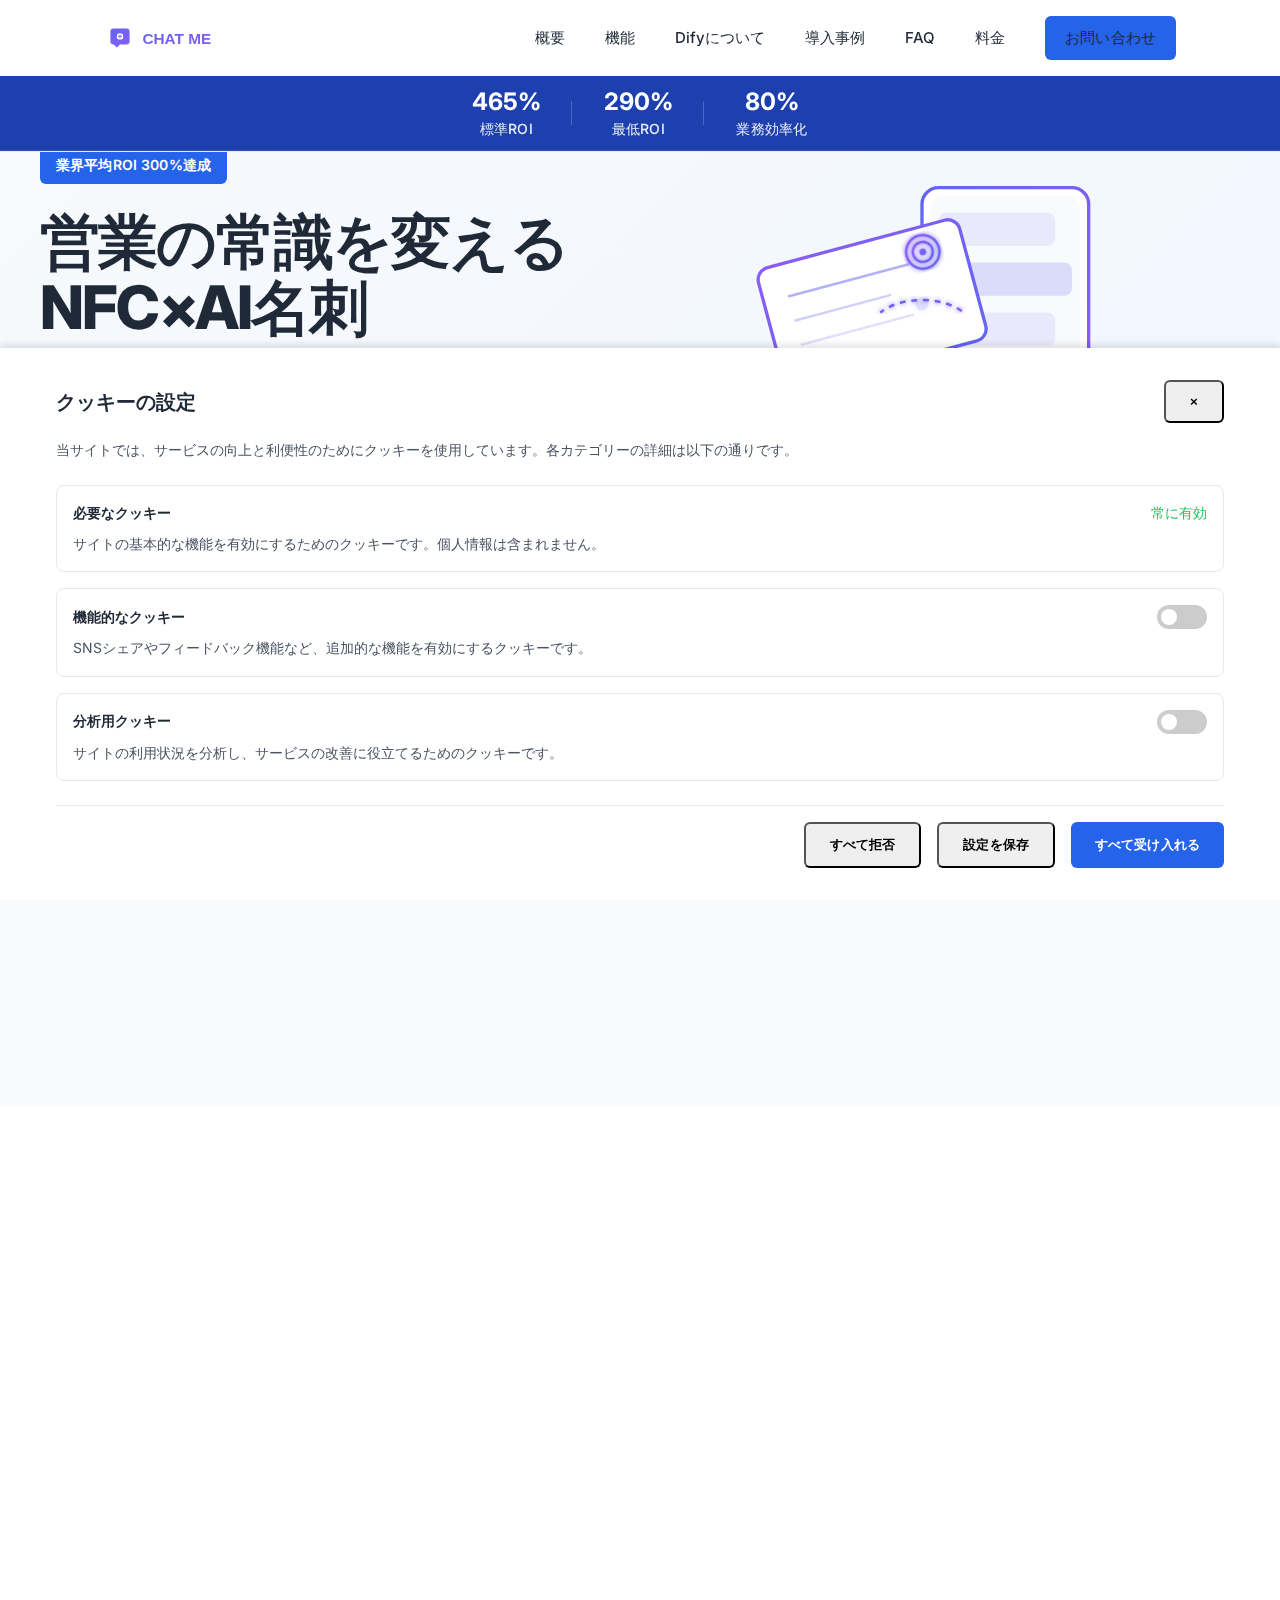
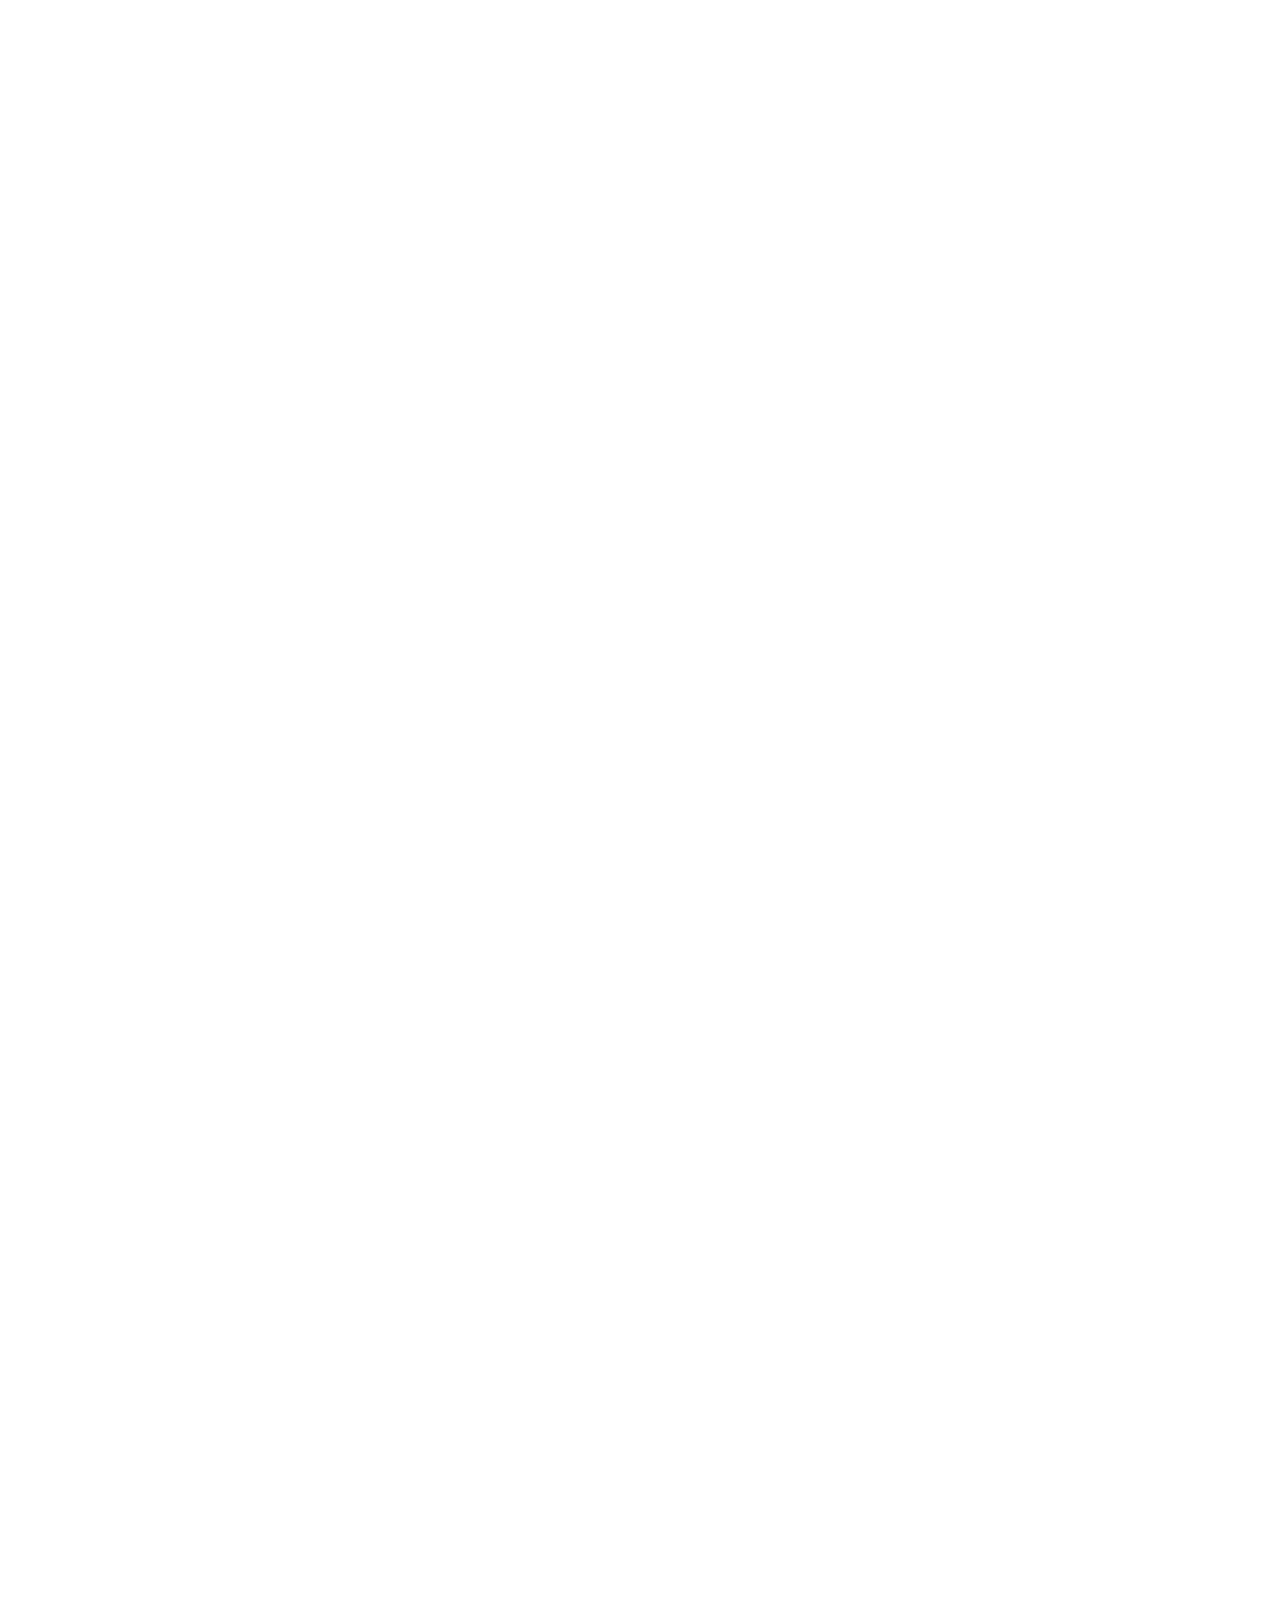
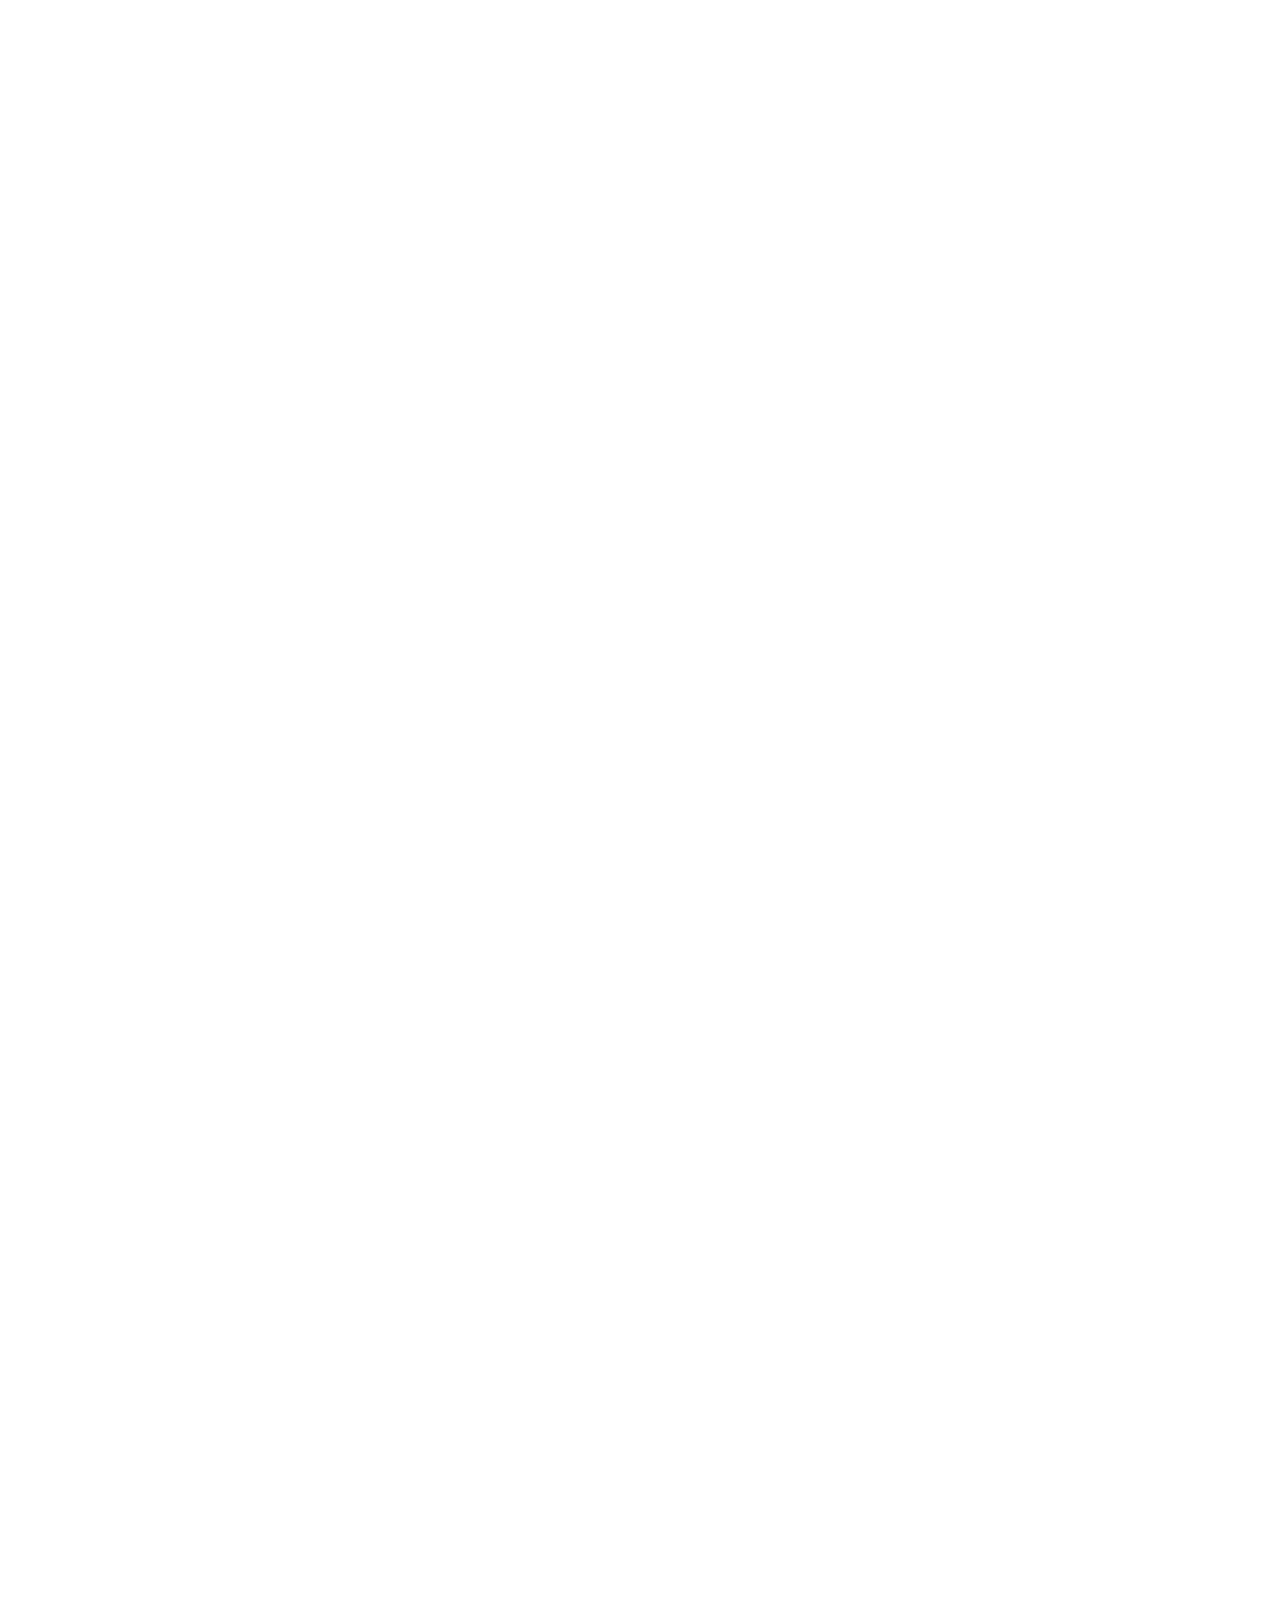
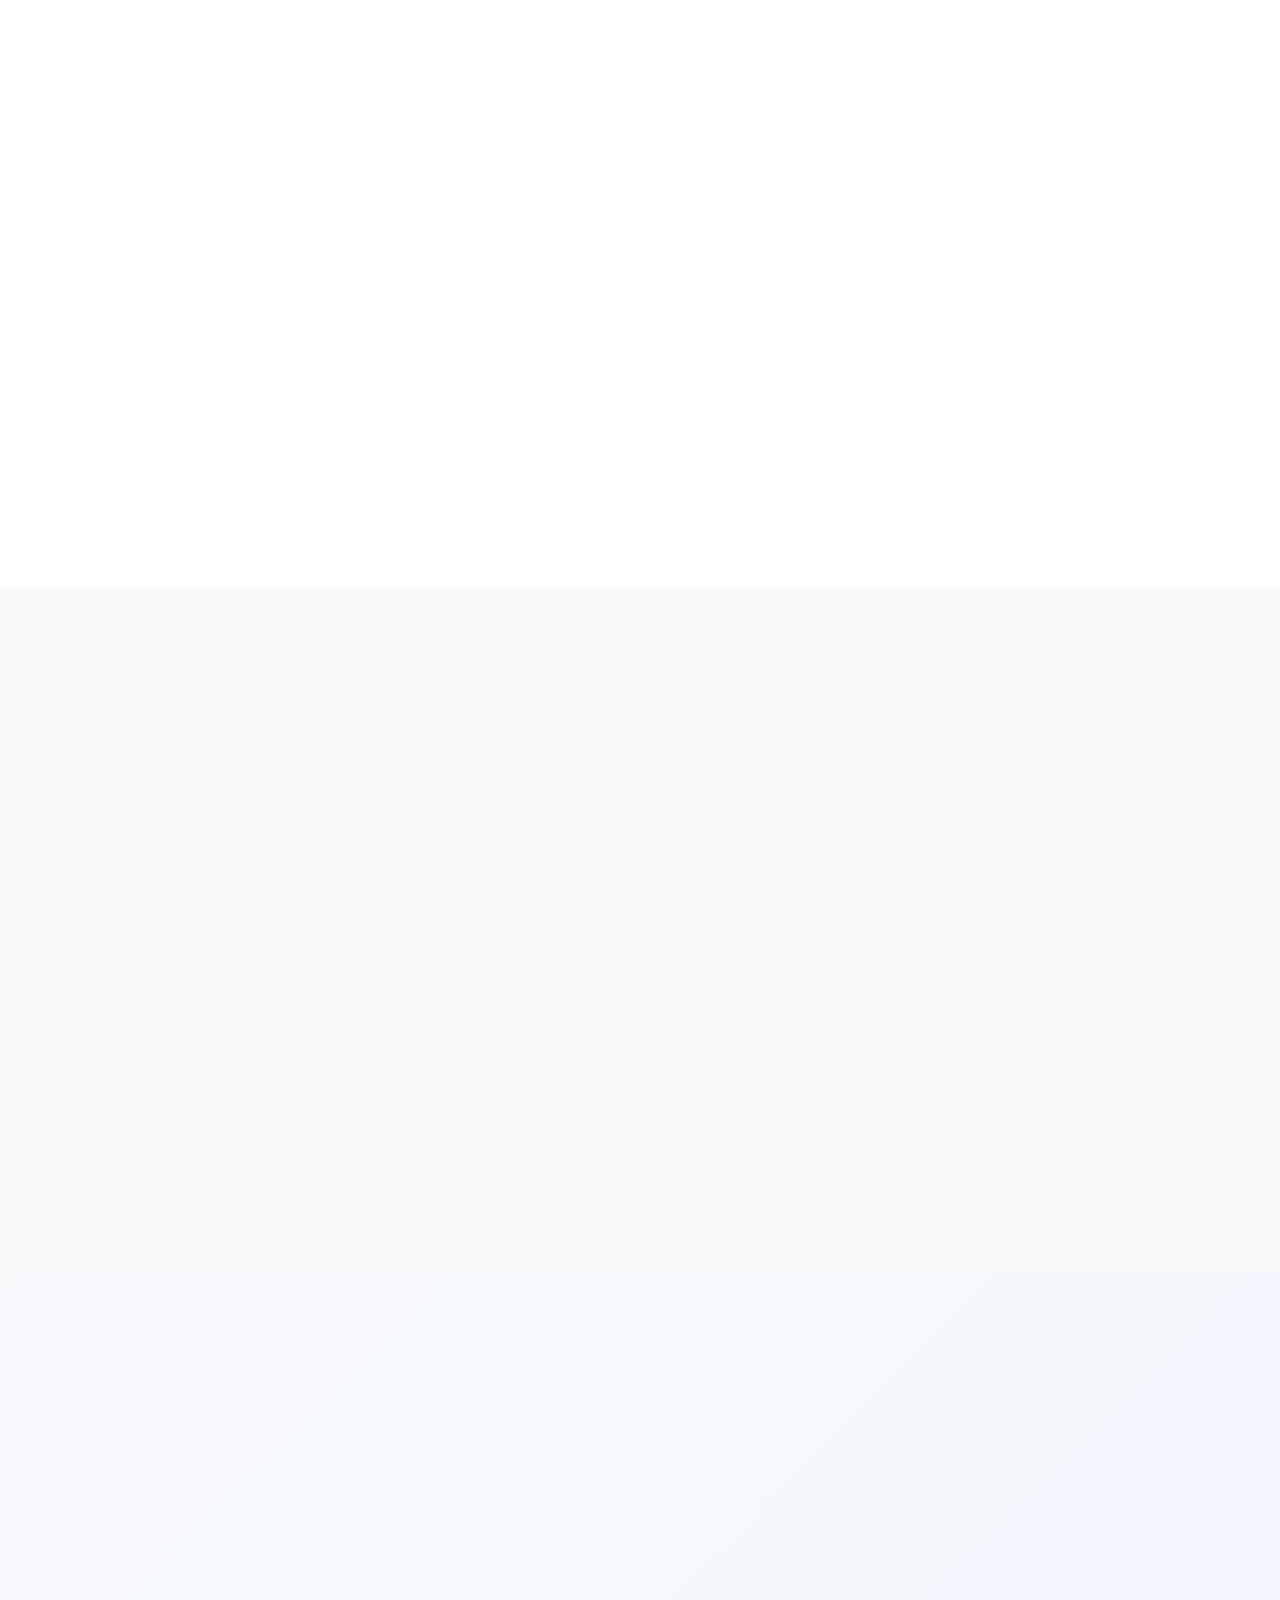
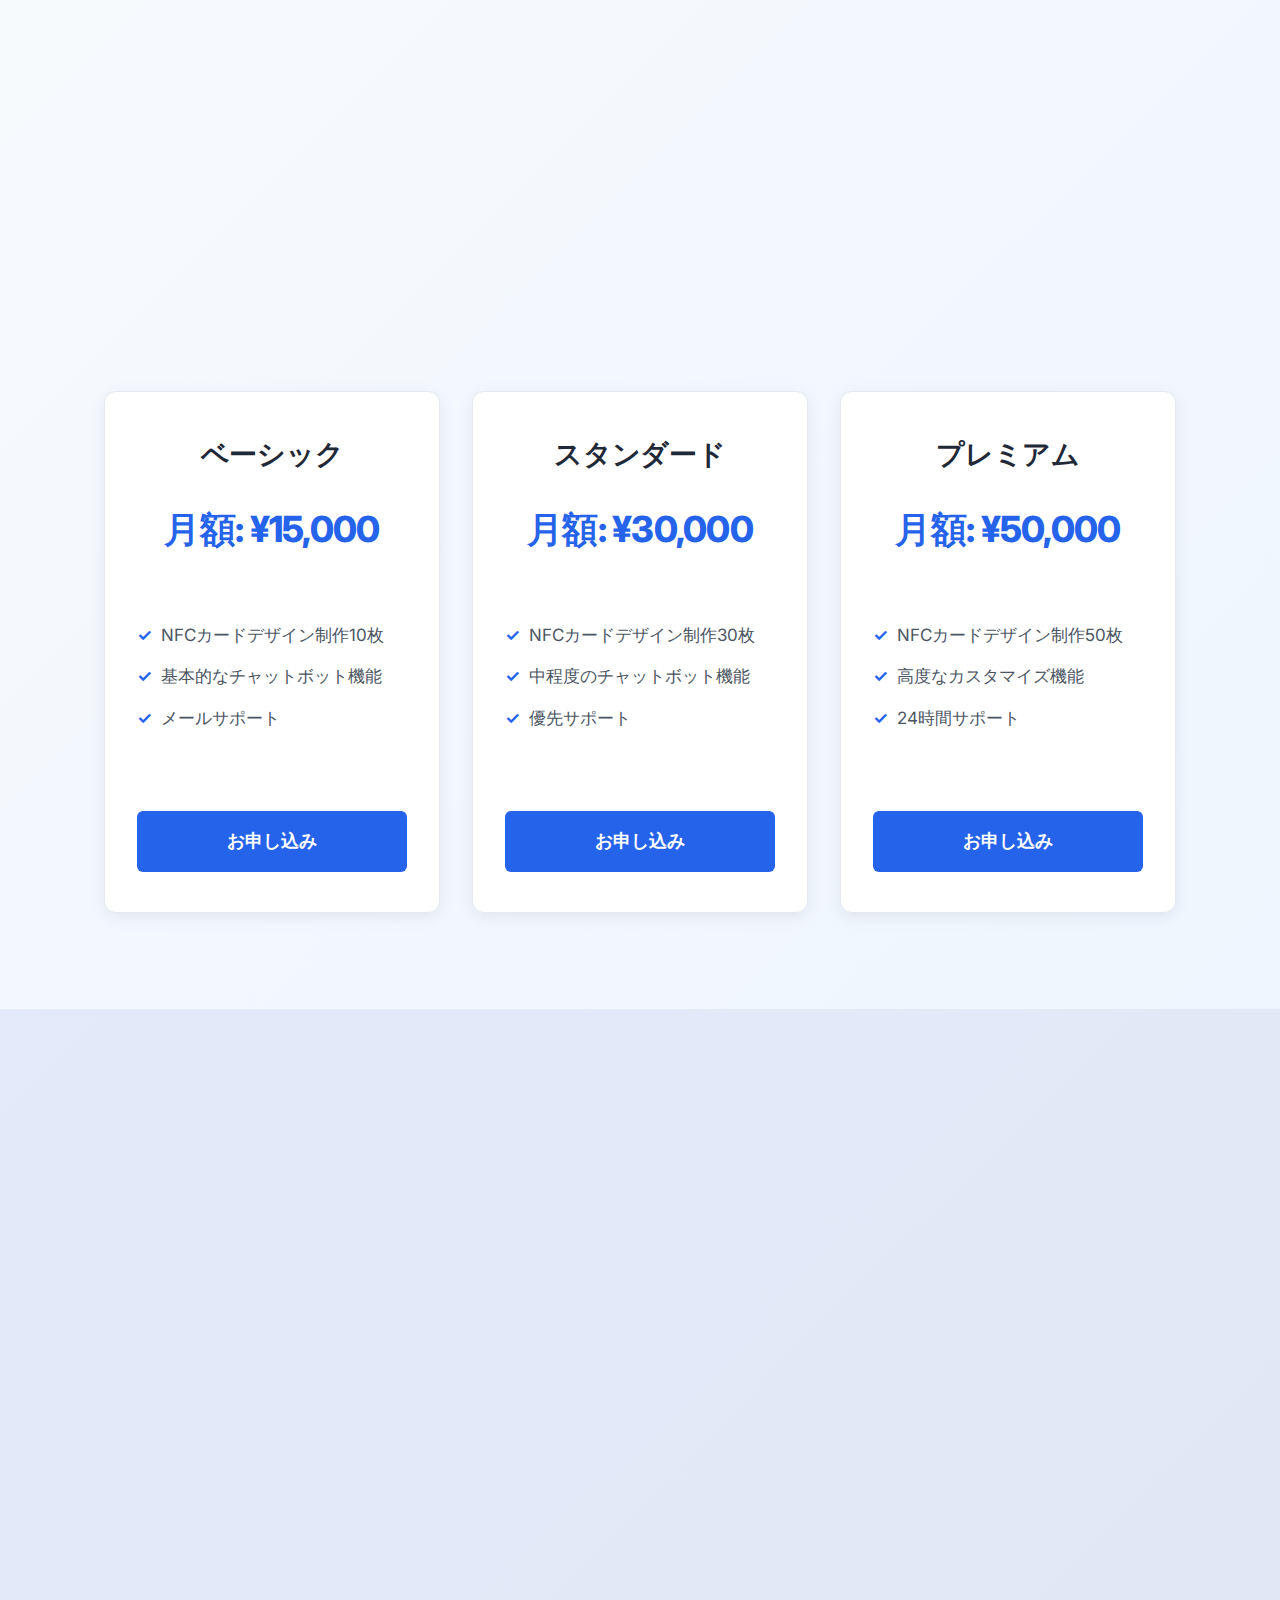
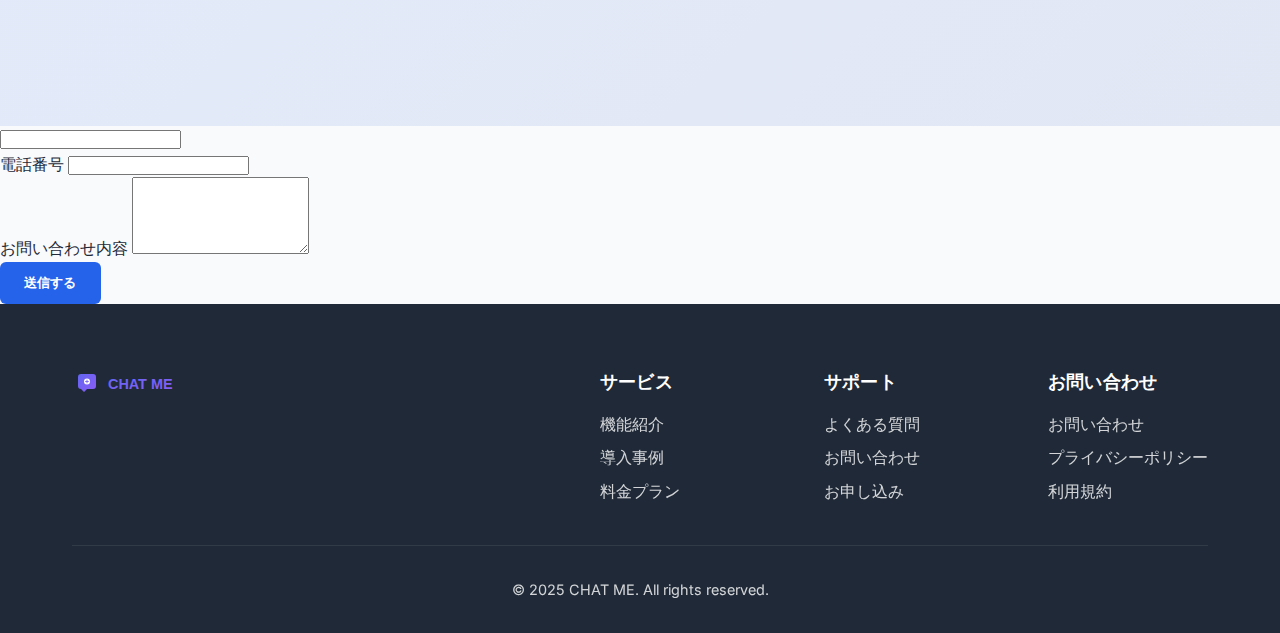
==== index.html @ 9b94cd1f "Remove unverified statistics badges" ====
<!DOCTYPE html>
<html lang="ja">
<head>
    <meta charset="UTF-8">
    <meta name="viewport" content="width=device-width, initial-scale=1.0">
    <title>CHAT ME - NFC×AIで次世代のビジネスコミュニケーションへ</title>
    <meta name="description" content="NFC技術とDifyのAIを組み合わせた、革新的なビジネスコミュニケーションツール。名刺・営業・業務支援を次のレベルへ。">
    
    <!-- Fonts -->
    <link rel="preconnect" href="https://fonts.googleapis.com">
    <link rel="preconnect" href="https://fonts.gstatic.com" crossorigin>
    <link href="https://fonts.googleapis.com/css2?family=Inter:wght@400;500;600;700;800&display=swap" rel="stylesheet">
    
    <!-- Styles -->
    <link rel="stylesheet" href="styles.css">
</head>
<body>
    <header class="header">
        <nav class="nav-container">
            <div class="logo">
                <img src="assets/images/logo.svg" alt="CHAT ME Logo" height="40">
            </div>
            <button class="mobile-menu-toggle" aria-label="メニュー">
                <span></span>
            </button>
            <div class="nav-links">
                <a href="#overview">概要</a>
                <a href="#features">機能</a>
                <a href="#dify">Difyについて</a>
                <a href="#cases">導入事例</a>
                <a href="#faq">FAQ</a>
                <a href="#pricing">料金</a>
                <a href="#contact" class="btn btn-primary">お問い合わせ</a>
            </div>
        </nav>
        <div class="quick-nav">
            <div class="container">
                <div class="quick-stats">
                    <div class="stat">
                        <span class="stat-value">465%</span>
                        <span class="stat-label">標準ROI</span>
                    </div>
                    <div class="stat">
                        <span class="stat-value">290%</span>
                        <span class="stat-label">最低ROI</span>
                    </div>
                    <div class="stat">
                        <span class="stat-value">80%</span>
                        <span class="stat-label">業務効率化</span>
                    </div>
                </div>
            </div>
        </div>
    </header>

    <main>
        <!-- Hero Section -->
        <section class="hero">
            <div class="hero-content">
                <div class="hero-text animate-on-scroll">
                    <div class="hero-badge">業界平均ROI 300%達成</div>
                    <h1>営業の常識を変える<br>NFC×AI名刺</h1>
                    <p class="hero-subtitle">商談成約率40%向上、顧客対応時間60%削減を実現する<br>次世代ビジネスコミュニケーションツール</p>
                    <div class="hero-features">
                        <div class="feature-tag">✓ 1営業日で導入可能</div>
                        <div class="feature-tag">✓ 専任サポート付き</div>
                        <div class="feature-tag">✓ 30日間無料トライアル</div>
                    </div>
                    <div class="hero-cta">
                        <a href="#contact" class="btn btn-primary">無料デモを予約する</a>
                        <div class="cta-links">
                            <a href="#cases" class="link-arrow">導入事例を見る</a>
                            <a href="#features" class="link-arrow">機能詳細を確認</a>
                        </div>
                    </div>
                </div>
                <div class="hero-image animate-on-scroll">
                    <img src="assets/images/hero-image.svg" alt="NFCカードとスマートフォンのイメージ">
                    <div class="hero-badges">

                    </div>
                </div>
            </div>
            <div class="scroll-indicator">
                <span class="scroll-text">詳しく見る</span>
                <span class="scroll-arrow">↓</span>
            </div>
        </section>

        <!-- Overview Section -->
        <section id="overview" class="overview">
            <div class="container">
                <h2 class="section-title animate-on-scroll">サービス概要</h2>
                <div class="overview-content animate-on-scroll">
                    <div class="overview-text">
                        <p class="overview-lead">CHAT MEは、NFC技術とAIを組み合わせた次世代のビジネスコミュニケーションツールです。</p>
                        <div class="overview-points">
                            <div class="point">
                                <h3>🎯 目的</h3>
                                <p>営業活動の効率化と顧客関係強化を実現し、ビジネスの成長を加速させます。</p>
                            </div>
                            <div class="point">
                                <h3>💡 特長</h3>
                                <p>NFCタップによる瞬時の情報共有とAIによる最適な提案で、ビジネスチャンスを最大化します。</p>
                            </div>
                            <div class="point">
                                <h3>📈 効果</h3>
                                <p>導入企業様の平均で、商談成約率が40%向上、顧客応対時間が60%削減を実現しています。</p>
                            </div>
                        </div>
                    </div>
                </div>
            </div>
        </section>

        <!-- Features Section -->
        <section id="features" class="features">
            <div class="container">
                <h2 class="section-title animate-on-scroll">主な機能</h2>
                <div class="features-grid">
                    <div class="feature-card animate-on-scroll">
                        <img src="assets/images/feature-ui.svg" alt="直感的なユーザーインターフェース" class="feature-icon">
                        <h3>直感的なユーザーインターフェース</h3>
                        <p>シンプルで使いやすいインターフェースにより、技術的な知識がなくても簡単にAIを活用できます。</p>
                    </div>
                    <div class="feature-card animate-on-scroll">
                        <img src="assets/images/feature-ai.svg" alt="高度なAIモデルの統合" class="feature-icon">
                        <h3>高度なAIモデルの統合</h3>
                        <p>最新のAIモデルを簡単に統合し、高度な自然言語処理や機械学習機能を実現します。</p>
                    </div>
                    <div class="feature-card animate-on-scroll">
                        <img src="assets/images/feature-analytics.svg" alt="リアルタイムのデータ分析" class="feature-icon">
                        <h3>リアルタイムのデータ分析</h3>
                        <p>ビジネスデータをリアルタイムで分析し、有用なインサイトを即座に提供します。</p>
                    </div>
                    <div class="feature-card animate-on-scroll">
                        <img src="assets/images/feature-workflow.svg" alt="カスタマイズ可能なワークフロー" class="feature-icon">
                        <h3>カスタマイズ可能なワークフロー</h3>
                        <p>ビジネスニーズに合わせて柔軟にワークフローをカスタマイズし、最適な自動化を実現します。</p>
                    </div>
                </div>
            </div>
        </section>

        <!-- Dify Section -->
        <section id="dify" class="dify">
            <div class="container">
                <h2 class="section-title animate-on-scroll">Difyについて</h2>
                <div class="about-content animate-on-scroll">
                    <div class="about-text">
                        <h3>Difyの概要</h3>
                        <p>Difyは、次世代のAIプラットフォームです。私たちのミッションは、AI技術を誰もが簡単に利用できるようにし、ビジネスや日常生活の効率化を支援することです。</p>
                        <div class="official-link">
                            <a href="https://dify.ai/jp" target="_blank" rel="noopener noreferrer" class="link-arrow">Dify公式サイトを見る</a>
                        </div>
                    </div>

                    <div class="features-list">
                        <h3>主な特徴</h3>
                        <div class="dify-features-grid">
                            <div class="dify-feature-card">
                                <div class="feature-icon">
                                    <img src="assets/images/feature-ui.svg" alt="直感的なUI">
                                </div>
                                <h4>直感的なユーザーインターフェース</h4>
                                <p>シンプルで使いやすいインターフェースにより、技術的な知識がなくても簡単にAIを活用できます。</p>
                            </div>
                            <div class="dify-feature-card">
                                <div class="feature-icon">
                                    <img src="assets/images/feature-ai.svg" alt="AIモデル">
                                </div>
                                <h4>高度なAIモデルの統合</h4>
                                <p>最新のAIモデルを簡単に統合し、高度な自然言語処理や機械学習機能を実現します。</p>
                            </div>
                            <div class="dify-feature-card">
                                <div class="feature-icon">
                                    <img src="assets/images/feature-analytics.svg" alt="データ分析">
                                </div>
                                <h4>リアルタイムのデータ分析</h4>
                                <p>ビジネスデータをリアルタイムで分析し、有用なインサイトを即座に提供します。</p>
                            </div>
                            <div class="dify-feature-card">
                                <div class="feature-icon">
                                    <img src="assets/images/feature-workflow.svg" alt="ワークフロー">
                                </div>
                                <h4>カスタマイズ可能なワークフロー</h4>
                                <p>ビジネスニーズに合わせて柔軟にワークフローをカスタマイズし、最適な自動化を実現します。</p>
                            </div>
                        </div>
                    </div>

                    <div class="use-cases">
                        <h3>活用事例</h3>
                        <div class="use-cases-grid">
                            <div class="use-case-card">
                                <h4>カスタマーサポート</h4>
                                <p>AIチャットボットによる24時間サポート体制を実現し、顧客満足度の向上と運用コストの削減を同時に達成します。</p>
                            </div>
                            <div class="use-case-card">
                                <h4>データ分析</h4>
                                <p>高度なAIアルゴリズムを活用し、ビジネスデータからリアルタイムで有用なインサイトを抽出・提供します。</p>
                            </div>
                        </div>
                    </div>
                </div>
            </div>
        </section>

        <!-- Use Cases Section -->
        <section id="cases" class="use-cases">
            <div class="container">
                <h2 class="section-title animate-on-scroll">導入事例・効果</h2>
                <div class="cases-stats animate-on-scroll">
                    <div class="stat-card">
                        <h3>541万円</h3>
                        <p>年間コスト削減<br>（名刺管理）</p>
                    </div>
                    <div class="stat-card">
                        <h3>1,200万円</h3>
                        <p>年間人件費削減<br>（カスタマーサポート）</p>
                    </div>
                    <div class="stat-card">
                        <h3>2,083時間</h3>
                        <p>年間工数削減</p>
                    </div>
                </div>
                <div class="cases-grid">
                    <div class="case-card animate-on-scroll">
                        <div class="case-header">
                            <h3>NFCデジタル名刺の導入効果</h3>
                            <span class="industry">コスト削減と業務効率化</span>
                        </div>
                        <div class="case-content">
                            <p class="case-challenge">課題：紙の名刺印刷コストと情報のデジタル化における人件費・時間の削減</p>
                            <div class="case-results">
                                <h4>導入効果の内訳</h4>
                                <ul>
                                    <li>印刷コスト：年間125万円削減<br><small>（営業50名×年間25,000枚）</small></li>
                                    <li>デジタル化時間：2,083時間削減<br><small>（人件費約416万円相当）</small></li>
                                    <li>総合効果：年間541万円のコスト削減</li>
                                </ul>
                            </div>
                            <p class="case-roi">付加価値：名刺情報の即時共有による営業活動の効率化</p>
                        </div>
                    </div>
                    <div class="case-card animate-on-scroll">
                        <div class="case-header">
                            <h3>AIチャットボットの導入効果</h3>
                            <span class="industry">顧客対応の自動化</span>
                        </div>
                        <div class="case-content">
                            <p class="case-challenge">課題：増加する問い合わせへの24時間対応と人件費の最適化</p>
                            <div class="case-results">
                                <h4>導入効果の内訳</h4>
                                <ul>
                                    <li>月間問い合わせ：5,000件<br><small>（80%をチャットボットで対応）</small></li>
                                    <li>工数削減：年間1,200時間<br><small>（人件費約1,200万円相当）</small></li>
                                    <li>対応時間：24時間365日体制を実現</li>
                                </ul>
                            </div>
                            <p class="case-roi">付加価値：顧客満足度の向上と営業機会の最大化</p>
                        </div>
                    </div>
                </div>
            </div>
        </section>

        <!-- FAQ Section -->
        <section id="faq" class="faq">
            <div class="container">
                <h2 class="section-title animate-on-scroll">よくある質問</h2>
                <div class="faq-grid">
                    <div class="faq-item animate-on-scroll">
                        <h3>サービスの利用について</h3>
                        <div class="faq-qa">
                            <div class="qa-item">
                                <h4>Q. 導入にどのくらいの時間がかかりますか？</h4>
                                <p>A. 基本的な導入は最短7日で完了します。カスタマイズが必要な場合は、要件に応じて2週間〜4週間程度となります。</p>
                            </div>
                            <div class="qa-item">
                                <h4>Q. 既存の顧客管理システムとの連携は可能ですか？</h4>
                                <p>A. はい、主要なCRMシステムとのAPI連携に対応しています。詳細は営業担当にお問い合わせください。</p>
                            </div>
                        </div>
                    </div>
                    <div class="faq-item animate-on-scroll">
                        <h3>料金・契約について</h3>
                        <div class="faq-qa">
                            <div class="qa-item">
                                <h4>Q. 契約期間の縛りはありますか？</h4>
                                <p>A. 最低契約期間は3ヶ月となります。以降は月単位でのご契約が可能です。</p>
                            </div>
                            <div class="qa-item">
                                <h4>Q. 途中でプランの変更は可能ですか？</h4>
                                <p>A. はい、月単位でプランの変更が可能です。アップグレードは即時反映、ダウングレードは翌月からの適用となります。</p>
                            </div>
                        </div>
                    </div>
                    <div class="faq-item animate-on-scroll">
                        <h3>技術・セキュリティ</h3>
                        <div class="faq-qa">
                            <div class="qa-item">
                                <h4>Q. データのバックアップ体制はどうなっていますか？</h4>
                                <p>A. データは1時間ごとに自動バックアップされ、暗号化された状態で保管されます。過去30日分のバックアップを保持しています。</p>
                            </div>
                            <div class="qa-item">
                                <h4>Q. 個人情報の取り扱いは安全ですか？</h4>
                                <p>A. Difyでは、ユーザーの個人情報の取り扱いに細心の注意を払っています。データは暗号化され、アクセス権限を持つ限られた担当者のみが取り扱います。また、DifyはSOC2タイプ1認定を取得しており、SOC2タイプ2の認定も進行中です。さらに、ISO 27001およびGDPR認定の取得も予定しています。これらの取り組みにより、ユーザーの個人情報は適切に保護されています。</p>
                            </div>
                        </div>
                    </div>
                    <div class="faq-item animate-on-scroll">
                        <h3>サポート体制</h3>
                        <div class="faq-qa">
                            <div class="qa-item">
                                <h4>Q. 導入後のサポート体制を教えてください。</h4>
                                <p>A. 専任のカスタマーサクセスマネージャーが対応。平日9:00-18:00のサポート窓口に加え、24時間対応のチャットボットをご用意しています。</p>
                            </div>
                            <div class="qa-item">
                                <h4>Q. トレーニングやマニュアルは提供されますか？</h4>
                                <p>A. はい、導入時に基本トレーニングを実施。また、詳細なマニュアルとチュートリアル動画をご用意しています。</p>
                            </div>
                        </div>
                    </div>
                </div>
            </div>
        </section>

        <!-- Pricing Section -->
        <section id="pricing" class="pricing">
            <div class="container">
                <h2 class="section-title animate-on-scroll">料金プラン</h2>
                <div class="pricing-notice animate-on-scroll">
                    <h3>初回特典</h3>
                    <div class="pricing-notice-content">
                        <div class="notice-item">
                            <span class="notice-badge">SPECIAL</span>
                            <h4>NFCカードデザイン制作10枚無料</h4>
                            <p>新規ご契約者様に初回のみ適用されます。</p>
                        </div>
                        <div class="notice-item">
                            <span class="notice-badge">FREE</span>
                            <h4>サブスクリプション1ヶ月無料</h4>
                            <p>全てのプランで初月の月額料金が無料となります。</p>
                        </div>
                    </div>
                    <div class="notice-cta">
                        <p class="notice-cta-text">今なら初回特典が適用されます！</p>
                        <a href="#contact" class="btn btn-primary btn-large">お申し込みはこちら</a>
                    </div>
                </div>
                <div class="pricing-grid">
                    <div class="pricing-card">
                        <h3>ベーシック</h3>
                        <p class="monthly-price">月額: ¥15,000</p>
                        <ul>
                            <li>NFCカードデザイン制作10枚</li>
                            <li>基本的なチャットボット機能</li>
                            <li>メールサポート</li>
                        </ul>
                        <a href="signup.html?plan=basic" class="btn btn-primary">お申し込み</a>
                    </div>
                    <div class="pricing-card">
                        <h3>スタンダード</h3>
                        <p class="monthly-price">月額: ¥30,000</p>
                        <ul>
                            <li>NFCカードデザイン制作30枚</li>
                            <li>中程度のチャットボット機能</li>
                            <li>優先サポート</li>
                        </ul>
                        <a href="signup.html?plan=standard" class="btn btn-primary">お申し込み</a>
                    </div>
                    <div class="pricing-card">
                        <h3>プレミアム</h3>
                        <p class="monthly-price">月額: ¥50,000</p>
                        <ul>
                            <li>NFCカードデザイン制作50枚</li>
                            <li>高度なカスタマイズ機能</li>
                            <li>24時間サポート</li>
                        </ul>
                        <a href="signup.html?plan=premium" class="btn btn-primary">お申し込み</a>
                    </div>
                </div>
            </div>
        </section>

        <!-- Signup CTA Section -->
        <section id="signup-cta" class="signup-cta">
            <div class="container">
                <div class="cta-content animate-on-scroll">
                    <h2 class="section-title">今すぐサービスを始めよう</h2>
                    <p class="cta-description">新規ご契約者様限定の特典をご用意しております。</p>
                    <div class="cta-benefits">
                        <div class="cta-benefit-item">
                            <span class="benefit-icon">🎁</span>
                            <h3>NFCカードデザイン制作10枚無料</h3>
                            <p>新規ご契約者様に初回のみ適用されます。</p>
                        </div>
                        <div class="cta-benefit-item">
                            <span class="benefit-icon">🔥</span>
                            <h3>サブスクリプション1ヶ月無料</h3>
                            <p>全てのプランで初月の月額料金が無料となります。</p>
                        </div>
                    </div>
                    <div class="cta-actions">
                        <a href="signup.html" class="btn btn-primary btn-large">お申し込みはこちら</a>
                        <p class="cta-note">※ お申し込みは簡単な4ステップで完了します</p>
                    </div>
                </div>
            </div>
        </section>
                            <input type="email" id="email" name="email" required>
                        </div>
                        <div class="form-group">
                            <label for="phone">電話番号</label>
                            <input type="tel" id="phone" name="phone">
                        </div>
                        <div class="form-group full-width">
                            <label for="message">お問い合わせ内容</label>
                            <textarea id="message" name="message" rows="5" required></textarea>
                        </div>
                        <div class="form-group full-width">
                            <button type="submit" class="btn btn-primary">送信する</button>
                        </div>
                    </div>
                </form>
            </div>
        </section>
    </main>

    <footer class="footer">
        <div class="container">
            <div class="footer-content">
                <div class="footer-logo">
                    <img src="assets/images/logo.svg" alt="CHAT ME Logo" height="30">
                </div>
                <div class="footer-links">
                    <div class="footer-section">
                        <h4>サービス</h4>
                        <a href="#features">機能紹介</a>
                        <a href="#cases">導入事例</a>
                        <a href="#pricing">料金プラン</a>
                    </div>
                    <div class="footer-section">
                        <h4>サポート</h4>
                        <a href="#faq">よくある質問</a>
                        <a href="contact.html">お問い合わせ</a>
                        <a href="signup.html">お申し込み</a>
                    </div>
                    <div class="footer-section">
                        <h4>お問い合わせ</h4>
                        <a href="contact.html">お問い合わせ</a>
                        <a href="#privacy">プライバシーポリシー</a>
                        <a href="#terms">利用規約</a>
                    </div>
                </div>
            </div>
            <div class="footer-bottom">
                <p>&copy; 2025 CHAT ME. All rights reserved.</p>
            </div>
        </div>
    </footer>

    <!-- Cookie Consent -->
    <div class="cookie-consent">
        <div class="cookie-consent-content">
            <div class="cookie-consent-header">
                <h3>クッキーの設定</h3>
                <button class="btn btn-icon" id="closeCookieConsent">×</button>
            </div>
            <div class="cookie-consent-text">
                <p>当サイトでは、サービスの向上と利便性のためにクッキーを使用しています。各カテゴリーの詳細は以下の通りです。</p>
            </div>
            <div class="cookie-preferences">
                <div class="cookie-category">
                    <div class="cookie-category-header">
                        <span class="cookie-category-title">必要なクッキー</span>
                        <span class="always-active">常に有効</span>
                    </div>
                    <div class="cookie-category-description">
                        サイトの基本的な機能を有効にするためのクッキーです。個人情報は含まれません。
                    </div>
                </div>
                <div class="cookie-category">
                    <div class="cookie-category-header">
                        <span class="cookie-category-title">機能的なクッキー</span>
                        <label class="switch">
                            <input type="checkbox" id="functionalToggle" class="cookie-toggle">
                            <span class="slider"></span>
                        </label>
                    </div>
                    <div class="cookie-category-description">
                        SNSシェアやフィードバック機能など、追加的な機能を有効にするクッキーです。
                    </div>
                </div>
                <div class="cookie-category">
                    <div class="cookie-category-header">
                        <span class="cookie-category-title">分析用クッキー</span>
                        <label class="switch">
                            <input type="checkbox" id="analyticsToggle" class="cookie-toggle">
                            <span class="slider"></span>
                        </label>
                    </div>
                    <div class="cookie-category-description">
                        サイトの利用状況を分析し、サービスの改善に役立てるためのクッキーです。
                    </div>
                </div>
            </div>
            <div class="cookie-consent-actions">
                <button class="btn btn-outline" id="rejectAllCookies">すべて拒否</button>
                <button class="btn btn-outline" id="savePreferences">設定を保存</button>
                <button class="btn btn-primary" id="acceptAllCookies">すべて受け入れる</button>
            </div>
        </div>
    </div>

    <!-- Scripts -->
    <link rel="stylesheet" href="styles/cookie-consent.css">
    <script src="assets/js/main.js"></script>
    <script src="assets/js/cookie-consent.js"></script>
</body>
</html>
---- styles.css ----
/* Reset and base styles */
:root {
    --primary-color: #2563eb;
    --primary-gradient: linear-gradient(135deg, #2563eb 0%, #1e40af 100%);
    --secondary-color: #1e40af;
    --text-primary: #1f2937;
    --text-secondary: #4b5563;
    --background-light: #f8fafc;
    --card-background: rgba(255, 255, 255, 0.95);
    --card-border: rgba(203, 213, 225, 0.5);
    --card-shadow: 0 4px 16px rgba(30, 41, 59, 0.08);
}

* {
    margin: 0;
    padding: 0;
    box-sizing: border-box;
}

body {
    font-family: 'Inter', -apple-system, BlinkMacSystemFont, sans-serif;
    line-height: 1.6;
    color: var(--text-primary);
    background: var(--background-light);
    overflow-x: hidden;
}

.container {
    max-width: 1200px;
    margin: 0 auto;
    padding: 0 2rem;
}

/* Header styles */
.header {
    background: rgba(255, 255, 255, 0.98);
    backdrop-filter: blur(10px);
    position: fixed;
    width: 100%;
    top: 0;
    z-index: 1000;
    border-bottom: 1px solid var(--card-border);
    transition: all 0.3s ease;
}

.header.scrolled {
    box-shadow: 0 4px 12px rgba(0, 0, 0, 0.05);
}

.logo {
    display: flex;
    align-items: center;
}

.logo img {
    height: 32px;
    width: auto;
    transition: transform 0.3s ease;
}

.logo:hover img {
    transform: translateY(-1px);
}

.quick-nav {
    background: var(--secondary-color);
    padding: 0.75rem 0;
    color: white;
    border-bottom: 1px solid rgba(255, 255, 255, 0.1);
}

.quick-stats {
    display: flex;
    justify-content: center;
    gap: 4rem;
    font-weight: 500;
}

.stat {
    display: flex;
    flex-direction: column;
    align-items: center;
    line-height: 1.2;
    position: relative;
}

.stat:not(:last-child)::after {
    content: '';
    position: absolute;
    right: -2rem;
    top: 50%;
    transform: translateY(-50%);
    width: 1px;
    height: 24px;
    background: rgba(255, 255, 255, 0.2);
}

.stat-value {
    font-size: 1.5rem;
    font-weight: 700;
    letter-spacing: -0.01em;
    margin-bottom: 0.25rem;
}

.stat-label {
    font-size: 0.875rem;
    opacity: 0.9;
    font-weight: 500;
    letter-spacing: 0.02em;
}

.nav-container {
    display: flex;
    justify-content: space-between;
    align-items: center;
    padding: 1rem 5%;
    max-width: 1200px;
    margin: 0 auto;
}

.nav-links {
    display: flex;
    gap: 2.5rem;
    align-items: center;
}

.nav-links a {
    text-decoration: none;
    color: var(--text-primary);
    font-weight: 500;
    font-size: 0.9375rem;
    transition: all 0.3s ease;
    position: relative;
    padding: 0.25rem 0;
}

.nav-links a:not(.btn)::after {
    content: '';
    position: absolute;
    bottom: 0;
    left: 0;
    width: 100%;
    height: 2px;
    background: var(--primary-color);
    transform: scaleX(0);
    transform-origin: right;
    transition: transform 0.3s ease;
}

.nav-links a:not(.btn):hover {
    color: var(--primary-color);
}

.nav-links a:not(.btn):hover::after {
    transform: scaleX(1);
    transform-origin: left;
}

.nav-links .btn {
    padding: 0.625rem 1.25rem;
    font-size: 0.9375rem;
}

/* Button styles */
.btn {
    padding: 0.75rem 1.5rem;
    border-radius: 6px;
    font-weight: 600;
    text-decoration: none;
    transition: all 0.3s ease;
    letter-spacing: 0.01em;
}

.btn-primary {
    background: var(--primary-color);
    color: white;
    border: none;
    cursor: pointer;
}

.btn-primary:hover {
    background: var(--secondary-color);
    transform: translateY(-1px);
    box-shadow: 0 4px 12px rgba(37, 99, 235, 0.2);
}

.btn-secondary {
    background: white;
    color: var(--primary-color);
    border: 1px solid var(--primary-color);
}

.btn-secondary:hover {
    background: var(--primary-color);
    color: white;
}

/* Hero section */
.hero {
    padding: 8rem 2rem 4rem;
    background: linear-gradient(135deg, #f8fafc 0%, #eff6ff 100%);
    min-height: 90vh;
    display: flex;
    align-items: center;
    position: relative;
}

.hero-content {
    display: grid;
    grid-template-columns: 1fr 1fr;
    gap: 4rem;
    max-width: 1200px;
    margin: 0 auto;
    position: relative;
}

.hero-badge {
    display: inline-block;
    background: var(--primary-color);
    color: white;
    padding: 0.5rem 1rem;
    border-radius: 6px;
    font-weight: 600;
    font-size: 0.875rem;
    margin-bottom: 1.5rem;
    letter-spacing: 0.01em;
}

.hero-text h1 {
    font-size: 3.75rem;
    font-weight: 800;
    line-height: 1.1;
    margin-bottom: 1.5rem;
    color: var(--text-primary);
    letter-spacing: -0.03em;
    position: relative;
}

.hero-text h1::after {
    content: '';
    position: absolute;
    bottom: -0.75rem;
    left: 0;
    width: 80px;
    height: 4px;
    background: var(--primary-color);
    border-radius: 2px;
}

.hero-subtitle {
    font-size: 1.25rem;
    color: var(--text-secondary);
    margin-bottom: 2.5rem;
    line-height: 1.6;
    font-weight: 400;
    max-width: 90%;
}

.hero-features {
    display: flex;
    gap: 1rem;
    margin: 2.5rem 0;
    flex-wrap: wrap;
}

.feature-tag {
    background: white;
    padding: 0.75rem 1.25rem;
    border-radius: 6px;
    font-size: 0.9375rem;
    font-weight: 500;
    color: var(--text-primary);
    border: 1px solid var(--card-border);
    box-shadow: 0 2px 4px rgba(0, 0, 0, 0.02);
    display: flex;
    align-items: center;
    gap: 0.5rem;
}

.feature-tag::before {
    content: '✓';
    color: var(--primary-color);
    font-weight: 600;
}

.hero-cta {
    display: flex;
    flex-direction: column;
    gap: 1.5rem;
}

.cta-links {
    display: flex;
    gap: 2rem;
}

.link-arrow {
    color: var(--text-primary);
    text-decoration: none;
    font-weight: 500;
    display: flex;
    align-items: center;
    gap: 0.5rem;
    transition: all 0.3s ease;
}

.link-arrow:hover {
    color: var(--primary-color);
    transform: translateX(4px);
}

.link-arrow::after {
    content: '→';
    font-size: 1.2em;
}

.hero-image {
    position: relative;
}

.hero-image img {
    width: 100%;
    max-width: 500px;
    height: auto;
}

.hero-badges {
    position: absolute;
    bottom: 2rem;
    right: 2rem;
    display: flex;
    gap: 1rem;
}

.badge {
    background: white;
    padding: 1rem;
    border-radius: 8px;
    text-align: center;
    box-shadow: var(--card-shadow);
    border: 1px solid var(--card-border);
}

.badge-label {
    display: block;
    font-size: 0.75rem;
    color: var(--text-secondary);
    margin-bottom: 0.25rem;
}

.badge-value {
    font-size: 1.25rem;
    font-weight: 700;
    color: var(--primary-color);
}

.scroll-indicator {
    position: absolute;
    bottom: 2rem;
    left: 50%;
    transform: translateX(-50%);
    text-align: center;
    color: var(--text-secondary);
    animation: bounce 2s infinite;
}

.scroll-text {
    display: block;
    font-size: 0.875rem;
    margin-bottom: 0.5rem;
}

.scroll-arrow {
    font-size: 1.5rem;
}

@keyframes bounce {
    0%, 20%, 50%, 80%, 100% {
        transform: translateY(0);
    }
    40% {
        transform: translateY(-10px);
    }
    60% {
        transform: translateY(-5px);
    }
}

/* Features section */
.features {
    padding: 6rem 0;
    background: white;
}

.section-title {
    text-align: center;
    font-size: 2.5rem;
    font-weight: 700;
    margin-bottom: 1rem;
    color: var(--text-primary);
    letter-spacing: -0.02em;
    position: relative;
    padding-bottom: 1.5rem;
}

.section-title::after {
    content: '';
    position: absolute;
    bottom: 0;
    left: 50%;
    transform: translateX(-50%);
    width: 60px;
    height: 3px;
    background: var(--primary-color);
    border-radius: 1.5px;
}

.features-grid {
    display: grid;
    grid-template-columns: repeat(auto-fit, minmax(300px, 1fr));
    gap: 2.5rem;
    padding: 2rem;
    margin-top: 2rem;
}

.feature-card {
    background: var(--card-background);
    border: 1px solid var(--card-border);
    border-radius: 12px;
    padding: 2.5rem;
    text-align: left;
    transition: all 0.3s ease;
    box-shadow: var(--card-shadow);
    display: flex;
    flex-direction: column;
    align-items: flex-start;
}

.feature-card:hover {
    transform: translateY(-3px);
    box-shadow: 0 12px 24px rgba(37, 99, 235, 0.08);
    border-color: var(--primary-color);
}

.feature-card img {
    width: 120px;
    height: 120px;
    margin-bottom: 2rem;
    transition: all 0.3s ease;
}

.feature-card:hover img {
    transform: translateY(-2px);
}

.feature-card h3 {
    font-size: 1.5rem;
    margin-bottom: 1rem;
    color: var(--text-primary);
    font-weight: 700;
    letter-spacing: -0.01em;
    position: relative;
    padding-bottom: 0.75rem;
}

.feature-card h3::after {
    content: '';
    position: absolute;
    bottom: 0;
    left: 0;
    width: 40px;
    height: 2px;
    background: var(--primary-color);
    border-radius: 1px;
}

.feature-card p {
    color: var(--text-secondary);
    font-size: 1.0625rem;
    line-height: 1.7;
    margin: 0;
}

.features-grid {
    gap: 3rem;
    margin: 0 auto;
    max-width: 1400px;
}

/* Use Cases section */
.use-cases {
    padding: 6rem 0;
    background: white;
}

.cases-stats {
    display: grid;
    grid-template-columns: repeat(3, 1fr);
    gap: 2rem;
    padding: 0 2rem;
    margin-bottom: 4rem;
}

.cases-stats .stat-card {
    background: var(--card-background);
    border: 1px solid var(--card-border);
    border-radius: 12px;
    padding: 2rem;
    text-align: center;
    box-shadow: var(--card-shadow);
    transition: all 0.3s ease;
}

.cases-stats .stat-card:hover {
    transform: translateY(-3px);
    box-shadow: 0 12px 24px rgba(37, 99, 235, 0.08);
    border-color: var(--primary-color);
}

.cases-stats .stat-card h3 {
    font-size: 2.5rem;
    color: var(--primary-color);
    margin-bottom: 0.5rem;
    font-weight: 800;
    letter-spacing: -0.02em;
    line-height: 1.1;
    background: var(--primary-gradient);
    -webkit-background-clip: text;
    background-clip: text;
    -webkit-text-fill-color: transparent;
}

.cases-stats .stat-card p {
    color: var(--text-secondary);
    font-size: 0.875rem;
    line-height: 1.5;
    font-weight: 500;
}

.cases-stats .stat-card p br {
    content: '';
    display: block;
    margin: 0.125rem 0;
}

.cases-grid {
    display: grid;
    grid-template-columns: repeat(auto-fit, minmax(300px, 1fr));
    gap: 2rem;
    padding: 0 2rem;
    margin: 0 auto;
    max-width: 1400px;
}

.case-card {
    background: var(--card-background);
    border: 1px solid var(--card-border);
    border-radius: 12px;
    padding: 2.5rem;
    transition: all 0.3s ease;
    box-shadow: var(--card-shadow);
}

.case-card:hover {
    transform: translateY(-3px);
    box-shadow: 0 12px 24px rgba(37, 99, 235, 0.08);
    border-color: var(--primary-color);
}

.case-header {
    margin-bottom: 1.5rem;
}

.case-header h3 {
    font-size: 1.5rem;
    color: var(--text-primary);
    margin-bottom: 0.5rem;
    font-weight: 700;
    letter-spacing: -0.01em;
}

.case-header .industry {
    display: inline-block;
    background: var(--background-light);
    padding: 0.375rem 0.75rem;
    border-radius: 6px;
    font-size: 0.875rem;
    color: var(--text-secondary);
    font-weight: 500;
}

.case-challenge {
    color: var(--text-secondary);
    font-size: 1rem;
    line-height: 1.6;
    margin-bottom: 1.5rem;
    padding-bottom: 1.5rem;
    border-bottom: 1px solid var(--card-border);
}

.case-results {
    margin-bottom: 1.5rem;
}

.case-results h4 {
    font-size: 1.125rem;
    color: var(--text-primary);
    margin-bottom: 1rem;
    font-weight: 600;
}

.case-results ul {
    list-style: none;
    padding: 0;
}

.case-results ul li {
    color: var(--text-secondary);
    margin-bottom: 0.75rem;
    padding-left: 1.5rem;
    position: relative;
    line-height: 1.5;
}

.case-results ul li::before {
    content: '•';
    color: var(--primary-color);
    position: absolute;
    left: 0;
    font-weight: bold;
}

.case-results ul li small {
    display: block;
    font-size: 0.875rem;
    color: var(--text-secondary);
    opacity: 0.8;
    margin-top: 0.25rem;
}

.case-roi {
    color: var(--primary-color);
    font-weight: 600;
    font-size: 1rem;
    padding-top: 1.5rem;
    border-top: 1px solid var(--card-border);
}

/* Pricing section */
.pricing {
    padding: 6rem 0;
    background: linear-gradient(135deg, #f8fafc 0%, #eff6ff 100%);
}

.pricing-toggle-container {
    display: flex;
    justify-content: center;
    align-items: center;
    gap: 1rem;
    margin-bottom: 3rem;
}

.pricing-toggle {
    position: relative;
    display: inline-block;
    width: 60px;
    height: 34px;
}

.pricing-toggle input {
    opacity: 0;
    width: 0;
    height: 0;
}

.slider {
    position: absolute;
    cursor: pointer;
    top: 0;
    left: 0;
    right: 0;
    bottom: 0;
    background-color: #cbd5e1;
    transition: .4s;
    border-radius: 34px;
}

.slider:before {
    position: absolute;
    content: "";
    height: 26px;
    width: 26px;
    left: 4px;
    bottom: 4px;
    background-color: white;
    transition: .4s;
    border-radius: 50%;
}

input:checked + .slider {
    background-color: var(--primary-color);
}

input:checked + .slider:before {
    transform: translateX(26px);
}

.pricing-grid {
    display: grid;
    grid-template-columns: repeat(auto-fit, minmax(300px, 1fr));
    gap: 2rem;
    padding: 0 2rem;
}

.pricing-card {
    background: var(--card-background);
    border: 1px solid var(--card-border);
    border-radius: 12px;
    padding: 2.5rem 2rem;
    text-align: center;
    transition: all 0.3s ease;
    box-shadow: var(--card-shadow);
    display: flex;
    flex-direction: column;
    justify-content: space-between;
}

.pricing-card:hover {
    transform: translateY(-5px);
    box-shadow: 0 12px 24px rgba(37, 99, 235, 0.12);
}

.pricing-card h3 {
    font-size: 1.75rem;
    margin-bottom: 1.5rem;
    color: var(--text-primary);
    font-weight: 700;
    letter-spacing: -0.01em;
}

.pricing-card .monthly-price {
    font-size: 2.25rem;
    font-weight: 800;
    color: var(--primary-color);
    margin-bottom: 2rem;
    letter-spacing: -0.02em;
}

.pricing-card ul {
    list-style: none;
    padding: 0;
    margin: 2rem 0;
    text-align: left;
}

.pricing-card ul li {
    margin-bottom: 1rem;
    color: var(--text-secondary);
    font-size: 1.0625rem;
    padding-left: 1.5rem;
    position: relative;
    line-height: 1.5;
}

.pricing-card ul li::before {
    content: '✓';
    position: absolute;
    left: 0;
    color: var(--primary-color);
    font-weight: 700;
}

.pricing-card .btn {
    width: 100%;
    margin-top: 2rem;
    padding: 1rem;
    font-size: 1.125rem;
}

.pricing-notice {
    margin: 3rem auto 4rem;
    padding: 2.5rem;
    background: linear-gradient(135deg, rgba(37, 99, 235, 0.1) 0%, rgba(30, 64, 175, 0.1) 100%);
    border-radius: 16px;
    text-align: center;
    max-width: 1000px;
    border: 1px solid rgba(37, 99, 235, 0.2);
}

.pricing-notice h3 {
    font-size: 2rem;
    color: var(--primary-color);
    margin-bottom: 2rem;
    font-weight: 800;
    letter-spacing: -0.02em;
}

.pricing-notice-content {
    display: grid;
    grid-template-columns: repeat(auto-fit, minmax(300px, 1fr));
    gap: 2rem;
}

.notice-item {
    padding: 1.5rem;
    background: rgba(255, 255, 255, 0.9);
    border-radius: 12px;
    text-align: left;
    position: relative;
    overflow: hidden;
}

.notice-badge {
    position: absolute;
    top: 1rem;
    right: 1rem;
    background: var(--primary-color);
    color: white;
    padding: 0.25rem 0.75rem;
    border-radius: 20px;
    font-size: 0.875rem;
    font-weight: 600;
    letter-spacing: 0.05em;
}

.notice-item h4 {
    font-size: 1.25rem;
    color: var(--text-primary);
    margin: 1.5rem 0 0.75rem;
    font-weight: 700;
}

.notice-item p {
    color: var(--text-secondary);
    font-size: 1rem;
    line-height: 1.6;
    margin: 0;
}

.notice-cta {
    margin-top: 2.5rem;
    text-align: center;
}

.notice-cta-text {
    font-size: 1.25rem;
    color: var(--primary-color);
    font-weight: 600;
    margin-bottom: 1rem;
}

.btn-large {
    padding: 1rem 3rem;
    font-size: 1.125rem;
    font-weight: 600;
    letter-spacing: 0.02em;
    box-shadow: 0 4px 6px rgba(37, 99, 235, 0.1);
    transition: transform 0.2s ease, box-shadow 0.2s ease;
}

.btn-large:hover {
    transform: translateY(-2px);
    box-shadow: 0 6px 12px rgba(37, 99, 235, 0.15);
}

/* Signup CTA Section */
.signup-cta {
    padding: 6rem 0;
    background: linear-gradient(135deg, rgba(37, 99, 235, 0.1) 0%, rgba(30, 64, 175, 0.1) 100%);
}

.cta-content {
    max-width: 1000px;
    margin: 0 auto;
    text-align: center;
}

.cta-description {
    font-size: 1.25rem;
    color: var(--text-secondary);
    margin: 1.5rem 0 3rem;
}

.cta-benefits {
    display: grid;
    grid-template-columns: repeat(auto-fit, minmax(300px, 1fr));
    gap: 2rem;
    margin-bottom: 3rem;
}

.cta-benefit-item {
    background: white;
    padding: 2rem;
    border-radius: 12px;
    box-shadow: var(--card-shadow);
    text-align: left;
}

.benefit-icon {
    font-size: 2.5rem;
    margin-bottom: 1rem;
    display: block;
}

.cta-benefit-item h3 {
    font-size: 1.25rem;
    color: var(--text-primary);
    margin-bottom: 1rem;
    font-weight: 700;
}

.cta-benefit-item p {
    color: var(--text-secondary);
    line-height: 1.6;
}

.cta-actions {
    margin-top: 3rem;
}

.cta-note {
    margin-top: 1rem;
    color: var(--text-secondary);
    font-size: 0.875rem;
}

.btn-large {
    padding: 1rem 3rem;
    font-size: 1.125rem;
    font-weight: 600;
    letter-spacing: 0.02em;
    box-shadow: 0 4px 6px rgba(37, 99, 235, 0.1);
    transition: transform 0.2s ease, box-shadow 0.2s ease;
}

.btn-large:hover {
    transform: translateY(-2px);
    box-shadow: 0 6px 12px rgba(37, 99, 235, 0.15);
}

/* Footer */
.footer {
    background: var(--text-primary);
    color: white;
    padding: 4rem 0 2rem;
}

.footer-content {
    display: flex;
    justify-content: space-between;
    margin-bottom: 2rem;
}

.footer-links {
    display: grid;
    grid-template-columns: repeat(3, 1fr);
    gap: 4rem;
}

.footer-section h4 {
    font-size: 1.1rem;
    margin-bottom: 1rem;
    font-weight: 600;
    letter-spacing: 0.01em;
}

.footer-section a {
    display: block;
    color: white;
    text-decoration: none;
    opacity: 0.8;
    margin-bottom: 0.5rem;
    transition: opacity 0.3s ease;
}

.footer-section a:hover {
    opacity: 1;
}

.footer-bottom {
    text-align: center;
    padding-top: 2rem;
    border-top: 1px solid rgba(255, 255, 255, 0.1);
    font-size: 0.9rem;
    opacity: 0.8;
}

/* Animations */
.animate-on-scroll {
    opacity: 0;
    transform: translateY(20px);
    transition: all 0.6s ease;
}

.animate-on-scroll.visible {
    opacity: 1;
    transform: translateY(0);
}

/* Mobile menu toggle */
.mobile-menu-toggle {
    display: none;
    background: none;
    border: none;
    cursor: pointer;
    padding: 0.5rem;
}

.mobile-menu-toggle span {
    display: block;
    width: 24px;
    height: 2px;
    background: var(--text-primary);
    position: relative;
    transition: all 0.3s ease;
}

.mobile-menu-toggle span::before,
.mobile-menu-toggle span::after {
    content: '';
    position: absolute;
    width: 24px;
    height: 2px;
    background: var(--text-primary);
    transition: all 0.3s ease;
}

.mobile-menu-toggle span::before {
    top: -6px;
}

.mobile-menu-toggle span::after {
    bottom: -6px;
}

/* Responsive design */
@media (max-width: 768px) {
    .hero-content {
        grid-template-columns: 1fr;
        text-align: center;
        gap: 2rem;
    }

    .hero-text h1 {
        font-size: 2.5rem;
    }

    .hero-cta {
        justify-content: center;
    }

    .nav-links {
        display: none;
        position: absolute;
        top: 100%;
        left: 0;
        right: 0;
        background: white;
        flex-direction: column;
        padding: 1rem;
        box-shadow: 0 4px 6px -1px rgba(0, 0, 0, 0.1);
    }

    .nav-links.active {
        display: flex;
    }

    .mobile-menu-toggle {
        display: block;
    }

    .features-grid,
    .pricing-grid {
        grid-template-columns: 1fr;
    }

    .form-grid {
        grid-template-columns: 1fr;
        gap: 1.5rem;
    }

    .footer-content {
        flex-direction: column;
        align-items: center;
        text-align: center;
        gap: 2rem;
    }

    .footer-links {
        grid-template-columns: 1fr;
        gap: 2rem;
        text-align: center;
    }
}

/* Dify Section */
.dify {
    padding: 6rem 0;
    background: white;
}

.dify .about-content {
    max-width: 1200px;
    margin: 0 auto;
    padding: 0 2rem;
}

.dify .about-text {
    margin-bottom: 5rem;
}

.dify .about-text h3,
.dify .features-list h3,
.dify .use-cases h3 {
    font-size: 2rem;
    font-weight: 700;
    color: var(--text-primary);
    margin-bottom: 1.5rem;
    position: relative;
    padding-bottom: 1rem;
}

.dify .about-text h3::after,
.dify .features-list h3::after,
.dify .use-cases h3::after {
    content: '';
    position: absolute;
    bottom: 0;
    left: 0;
    width: 40px;
    height: 3px;
    background: var(--primary-color);
    border-radius: 1.5px;
}

.dify .about-text p {
    font-size: 1.1rem;
    line-height: 1.7;
    color: var(--text-secondary);
    max-width: 800px;
    margin-bottom: 2rem;
}

.dify .official-link {
    margin-top: 2rem;
}

.dify .features-list {
    margin-bottom: 5rem;
}

.dify-features-grid {
    display: grid;
    grid-template-columns: repeat(2, 1fr);
    gap: 2.5rem;
    margin-top: 3rem;
}

.dify-feature-card {
    background: var(--card-background);
    border: 1px solid var(--card-border);
    border-radius: 16px;
    padding: 2.5rem;
    text-align: left;
    transition: all 0.3s ease;
    box-shadow: var(--card-shadow);
    display: flex;
    flex-direction: column;
    align-items: flex-start;
}

.dify-feature-card:hover {
    transform: translateY(-4px);
    box-shadow: 0 16px 32px rgba(37, 99, 235, 0.15);
    border-color: var(--primary-color);
}

.feature-icon {
    width: 72px;
    height: 72px;
    margin-bottom: 2rem;
    display: flex;
    justify-content: center;
    align-items: center;
    background: var(--background-light);
    border-radius: 16px;
    padding: 1rem;
    align-items: center;
    justify-content: center;
    background: rgba(37, 99, 235, 0.1);
    border-radius: 16px;
    transition: all 0.3s ease;
}

.feature-icon img {
    width: 36px;
    height: 36px;
    transition: all 0.3s ease;
}

.dify-feature-card:hover .feature-icon {
    background: var(--primary-color);
    transform: scale(1.05);
}

.dify-feature-card:hover .feature-icon img {
    filter: brightness(0) invert(1);
    transform: scale(1.1);
}

.dify-feature-card h4 {
    font-size: 1.35rem;
    font-weight: 700;
    color: var(--text-primary);
    margin-bottom: 1.25rem;
    line-height: 1.4;
    letter-spacing: -0.01em;
}

.dify-feature-card p {
    font-size: 1.05rem;
    line-height: 1.7;
    color: var(--text-secondary);
    margin: 0;
}

@media (max-width: 768px) {
    .dify-features-grid {
        grid-template-columns: 1fr;
        gap: 1.5rem;
    }

    .dify-feature-card {
        padding: 1.5rem;
    }

    .feature-icon {
        width: 48px;
        height: 48px;
        margin-bottom: 1rem;
    }

    .feature-icon img {
        width: 24px;
        height: 24px;
    }

    .dify-feature-card h4 {
        font-size: 1.1rem;
    }
}

.dify .use-cases {
    margin-top: 5rem;
}

.dify .use-cases-grid {
    display: grid;
    grid-template-columns: repeat(2, 1fr);
    gap: 2rem;
}

.dify .use-case-card {
    background: var(--card-background);
    border: 1px solid var(--card-border);
    border-radius: 12px;
    padding: 2rem;
    box-shadow: var(--card-shadow);
    transition: all 0.3s ease;
}

.dify .use-case-card:hover {
    transform: translateY(-3px);
    box-shadow: 0 12px 24px rgba(37, 99, 235, 0.12);
    border-color: var(--primary-color);
}

.dify .use-case-card h4 {
    font-size: 1.5rem;
    font-weight: 700;
    color: var(--text-primary);
    margin-bottom: 1.25rem;
    position: relative;
    padding-bottom: 1rem;
}

.dify .use-case-card h4::after {
    content: '';
    position: absolute;
    bottom: 0;
    left: 0;
    width: 30px;
    height: 3px;
    background: var(--primary-color);
    border-radius: 1.5px;
}

.dify .use-case-card p {
    font-size: 1.05rem;
    line-height: 1.7;
    color: var(--text-secondary);
}

@media (max-width: 768px) {
    .dify {
        padding: 4rem 0;
    }

    .dify .about-content {
        padding: 0 1.5rem;
    }

    .dify .about-text h3,
    .dify .features-list h3,
    .dify .use-cases h3 {
        font-size: 1.75rem;
    }

    .dify .features-list ul,
    .dify .use-cases-grid {
        grid-template-columns: 1fr;
        gap: 1.5rem;
    }

    .dify .features-list li {
        padding: 1.25rem;
    }

    .dify .use-case-card {
        padding: 1.75rem;
    }

    .dify .use-case-card h4 {
        font-size: 1.35rem;
    }
}
---- styles/cookie-consent.css ----
/* Cookie consent styles */
.cookie-consent {
    position: fixed;
    bottom: 0;
    left: 0;
    right: 0;
    background: white;
    box-shadow: 0 -4px 6px rgba(0, 0, 0, 0.1);
    z-index: 1000;
    padding: 1rem;
    font-size: 0.875rem;
    display: none;
}

.cookie-consent.show {
    display: block;
}

.cookie-consent-content {
    max-width: 1200px;
    margin: 0 auto;
    padding: 1rem;
}

.cookie-consent-header {
    display: flex;
    justify-content: space-between;
    align-items: center;
    margin-bottom: 1rem;
}

.cookie-consent-header h3 {
    margin: 0;
    font-size: 1.25rem;
    color: var(--text-primary);
}

.cookie-consent-text {
    margin-bottom: 1.5rem;
    color: var(--text-secondary);
    line-height: 1.6;
}

.cookie-preferences {
    margin-bottom: 1.5rem;
}

.cookie-category {
    border: 1px solid var(--card-border);
    border-radius: 8px;
    padding: 1rem;
    margin-bottom: 1rem;
}

.cookie-category-header {
    display: flex;
    justify-content: space-between;
    align-items: center;
    margin-bottom: 0.5rem;
}

.cookie-category-title {
    font-weight: 600;
    color: var(--text-primary);
}

.cookie-category-description {
    color: var(--text-secondary);
    font-size: 0.875rem;
    margin-top: 0.5rem;
}

.cookie-consent-actions {
    display: flex;
    justify-content: flex-end;
    gap: 1rem;
    padding-top: 1rem;
    border-top: 1px solid var(--card-border);
}

/* Switch styles */
.switch {
    position: relative;
    display: inline-block;
    width: 50px;
    height: 24px;
}

.switch input {
    opacity: 0;
    width: 0;
    height: 0;
}

.slider {
    position: absolute;
    cursor: pointer;
    top: 0;
    left: 0;
    right: 0;
    bottom: 0;
    background-color: #ccc;
    transition: .4s;
    border-radius: 24px;
}

.slider:before {
    position: absolute;
    content: "";
    height: 16px;
    width: 16px;
    left: 4px;
    bottom: 4px;
    background-color: white;
    transition: .4s;
    border-radius: 50%;
}

input:checked + .slider {
    background-color: var(--primary-color);
}

input:focus + .slider {
    box-shadow: 0 0 1px var(--primary-color);
}

input:checked + .slider:before {
    transform: translateX(26px);
}

.always-active {
    color: #22c55e;
    font-size: 0.875rem;
    font-weight: 500;
}

/* Responsive adjustments */
@media (max-width: 768px) {
    .cookie-consent-actions {
        flex-direction: column;
        gap: 0.5rem;
    }
    
    .cookie-consent-actions button {
        width: 100%;
    }
}
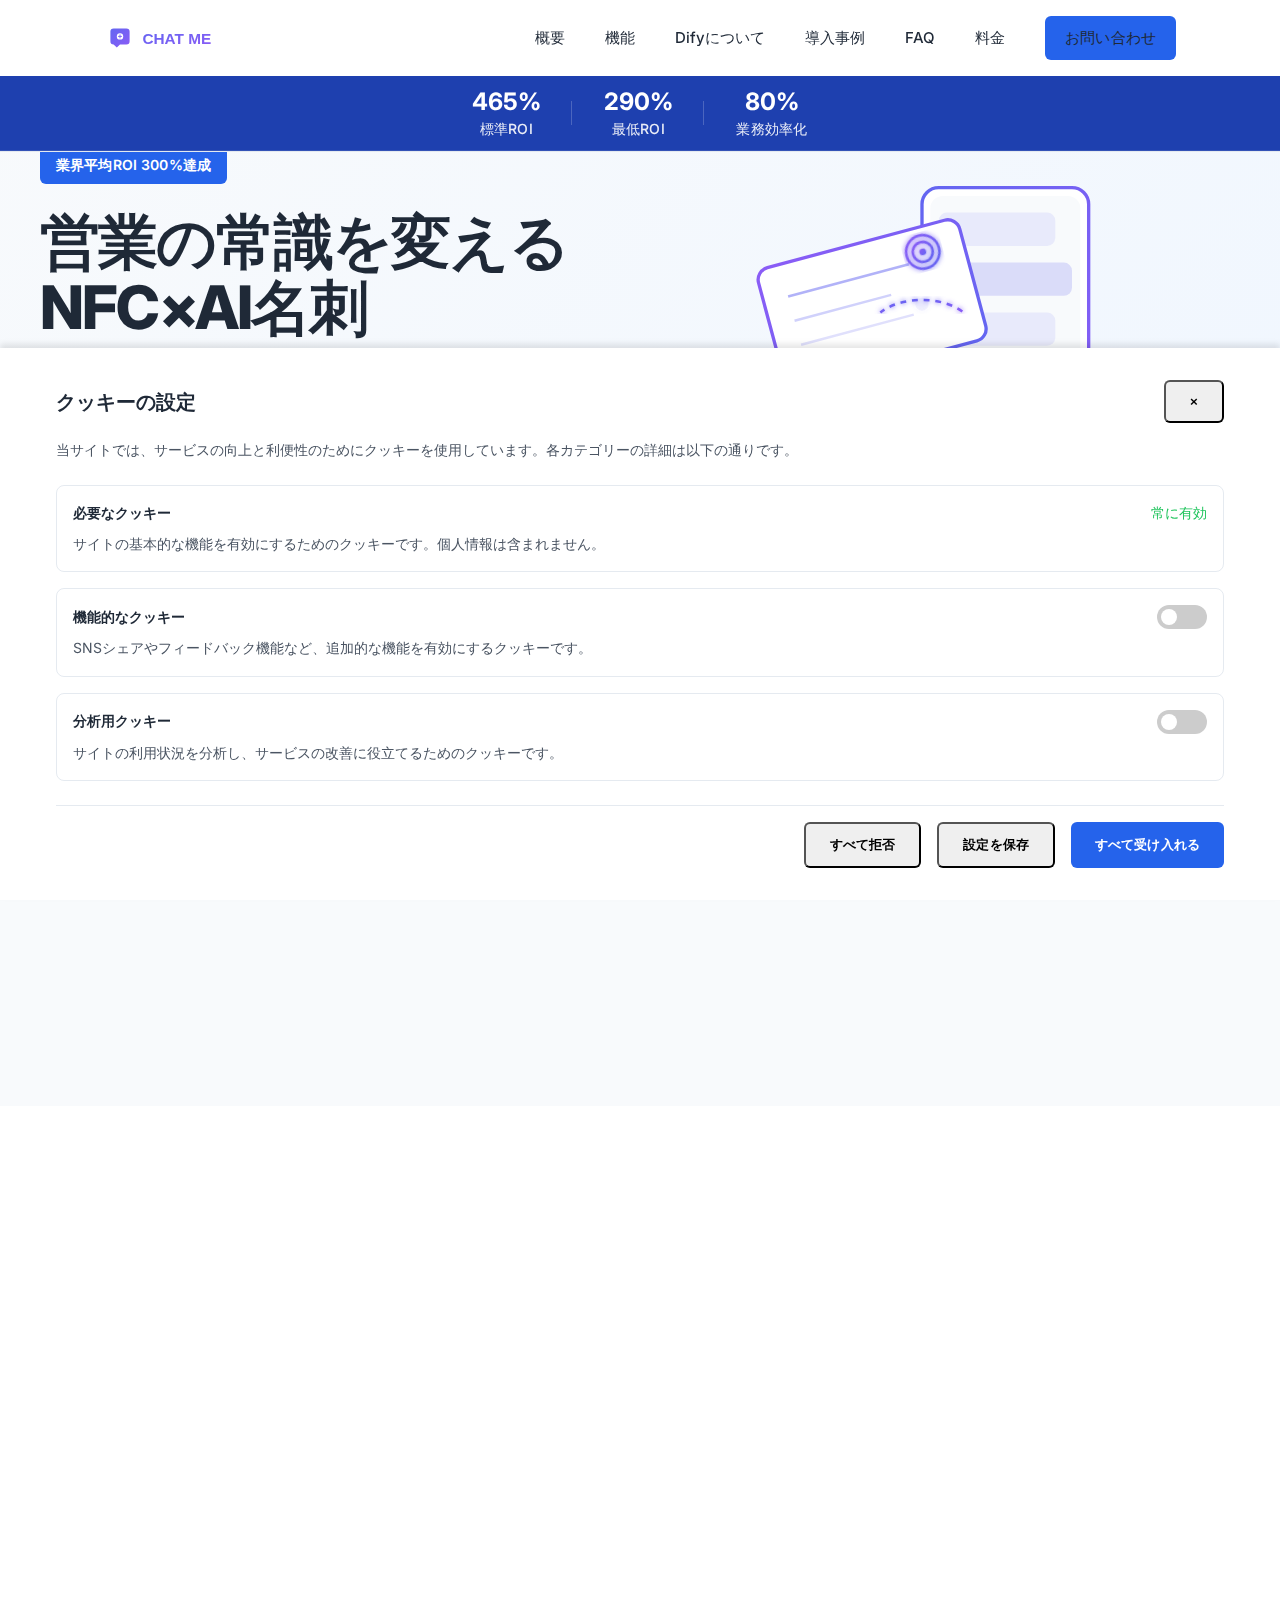
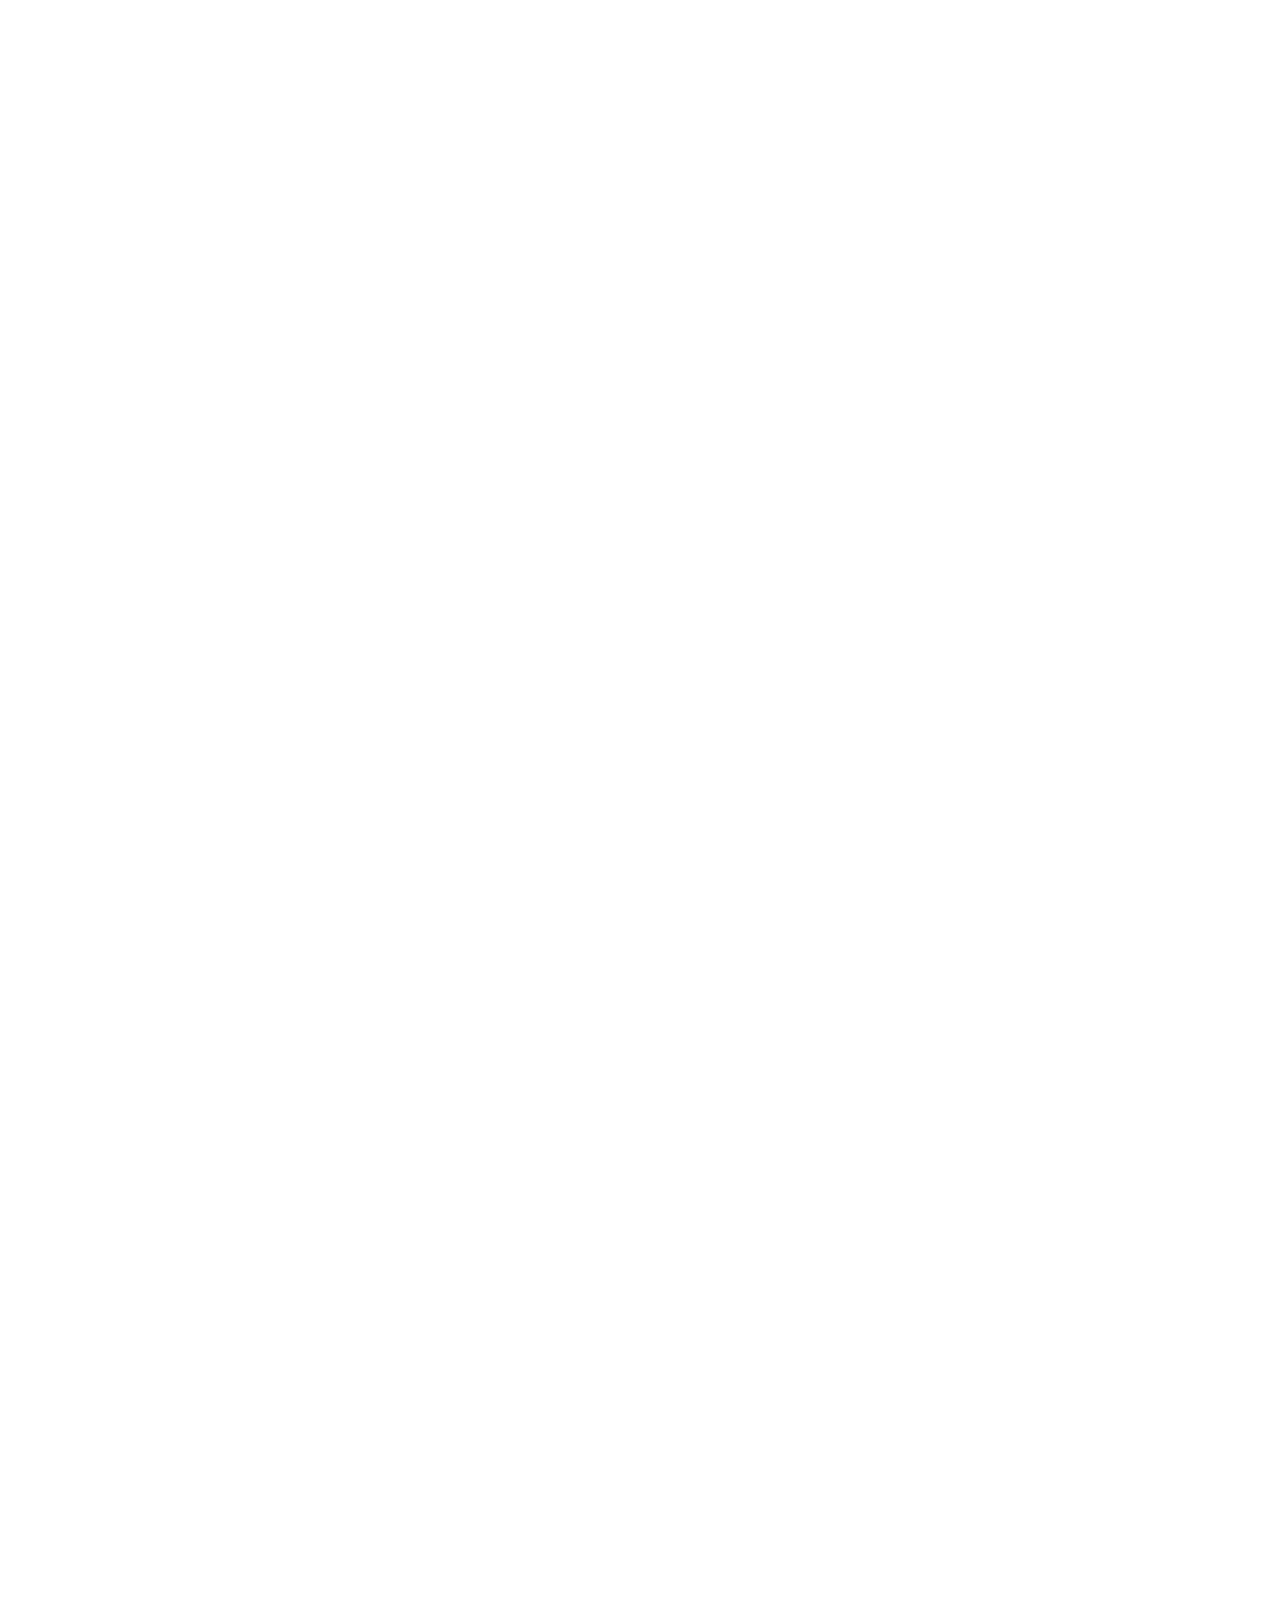
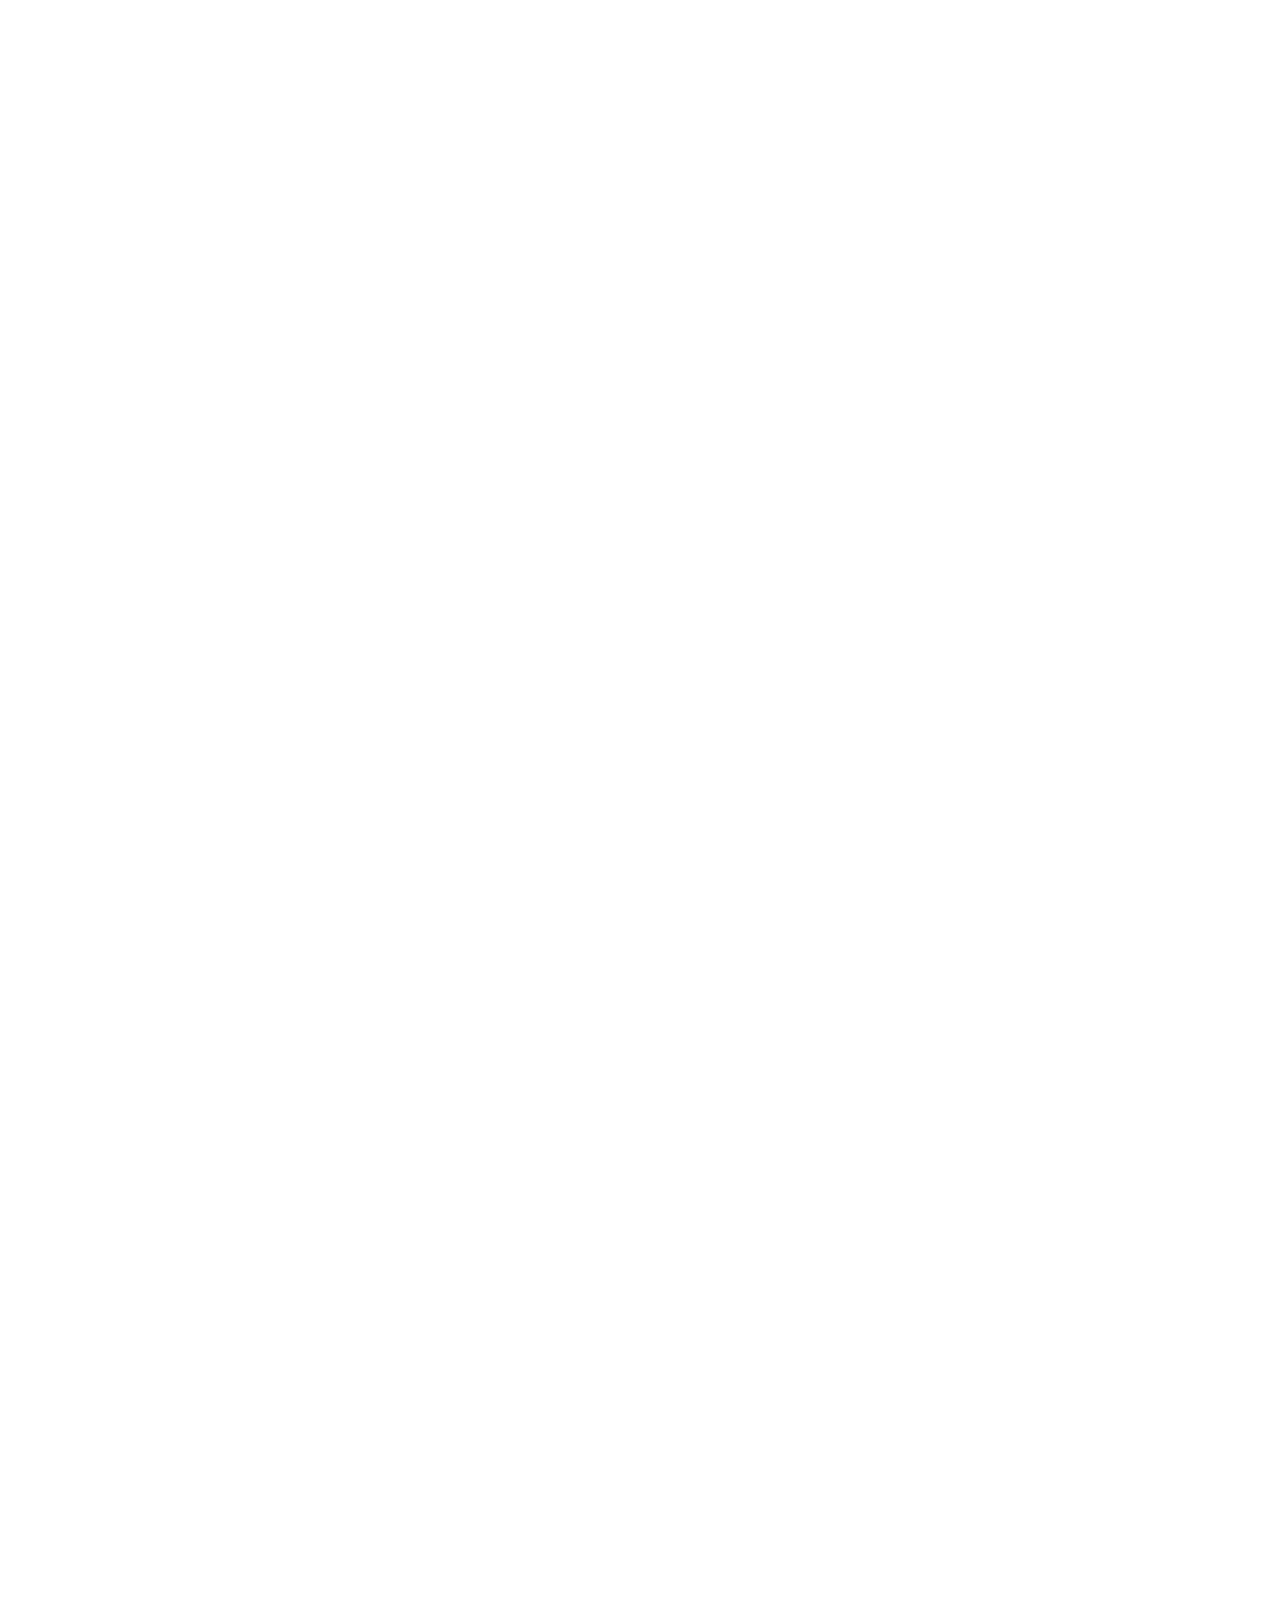
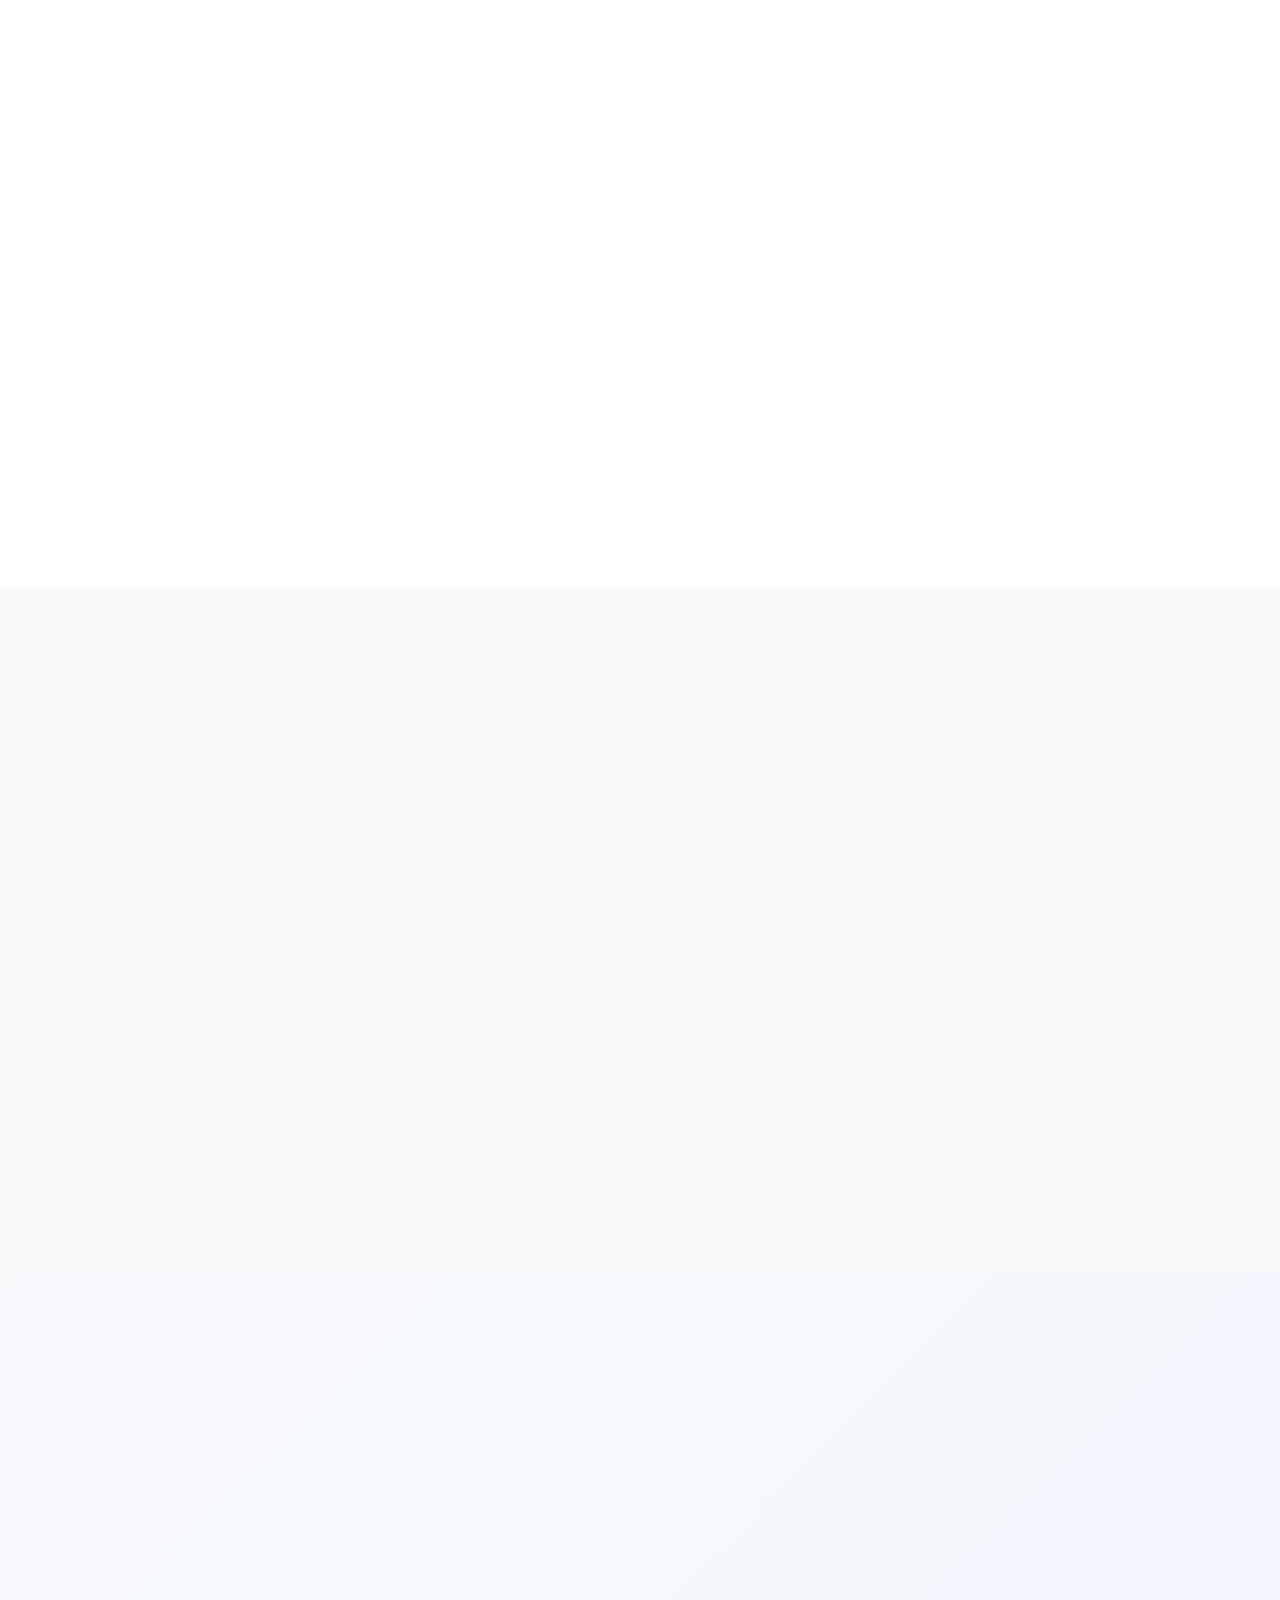
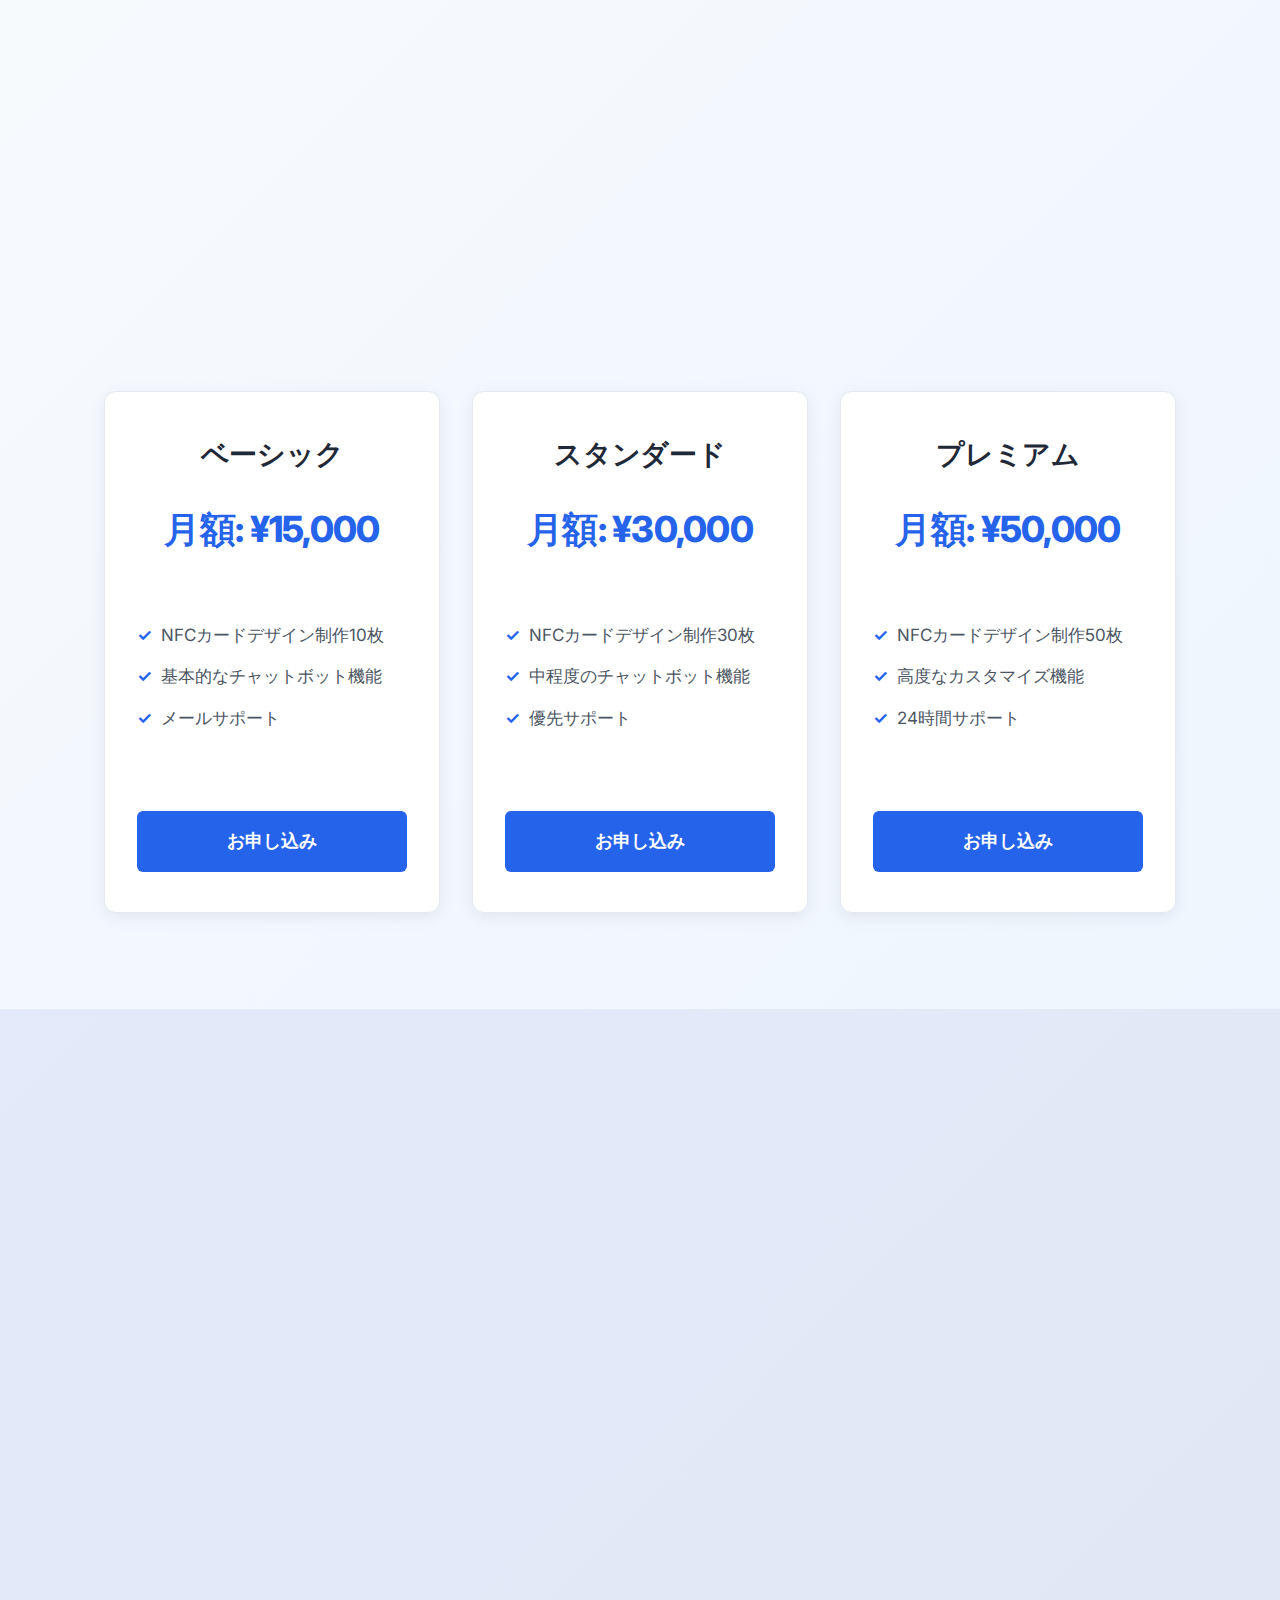
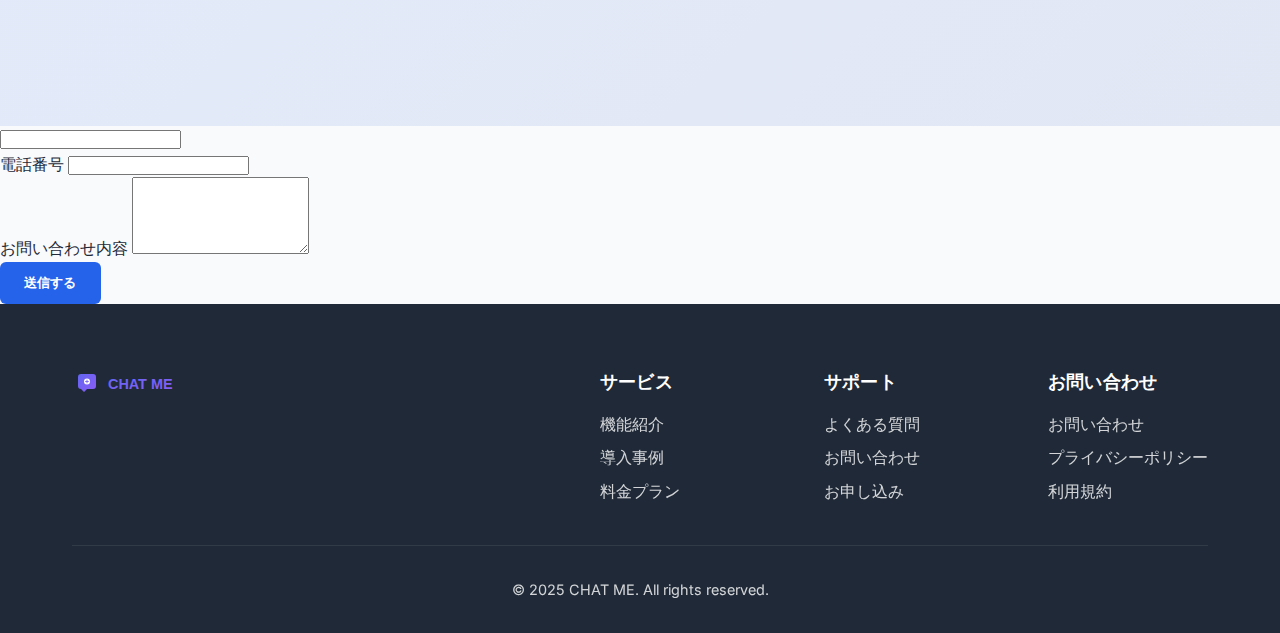
==== commit 2db63b05: "Update demo button link to signup page" ====
--- a/index.html
+++ b/index.html
@@ -67,7 +67,7 @@
                         <div class="feature-tag">✓ 30日間無料トライアル</div>
                     </div>
                     <div class="hero-cta">
-                        <a href="#contact" class="btn btn-primary">無料デモを予約する</a>
+                        <a href="signup.html" class="btn btn-primary">無料デモを予約する</a>
                         <div class="cta-links">
                             <a href="#cases" class="link-arrow">導入事例を見る</a>
                             <a href="#features" class="link-arrow">機能詳細を確認</a>
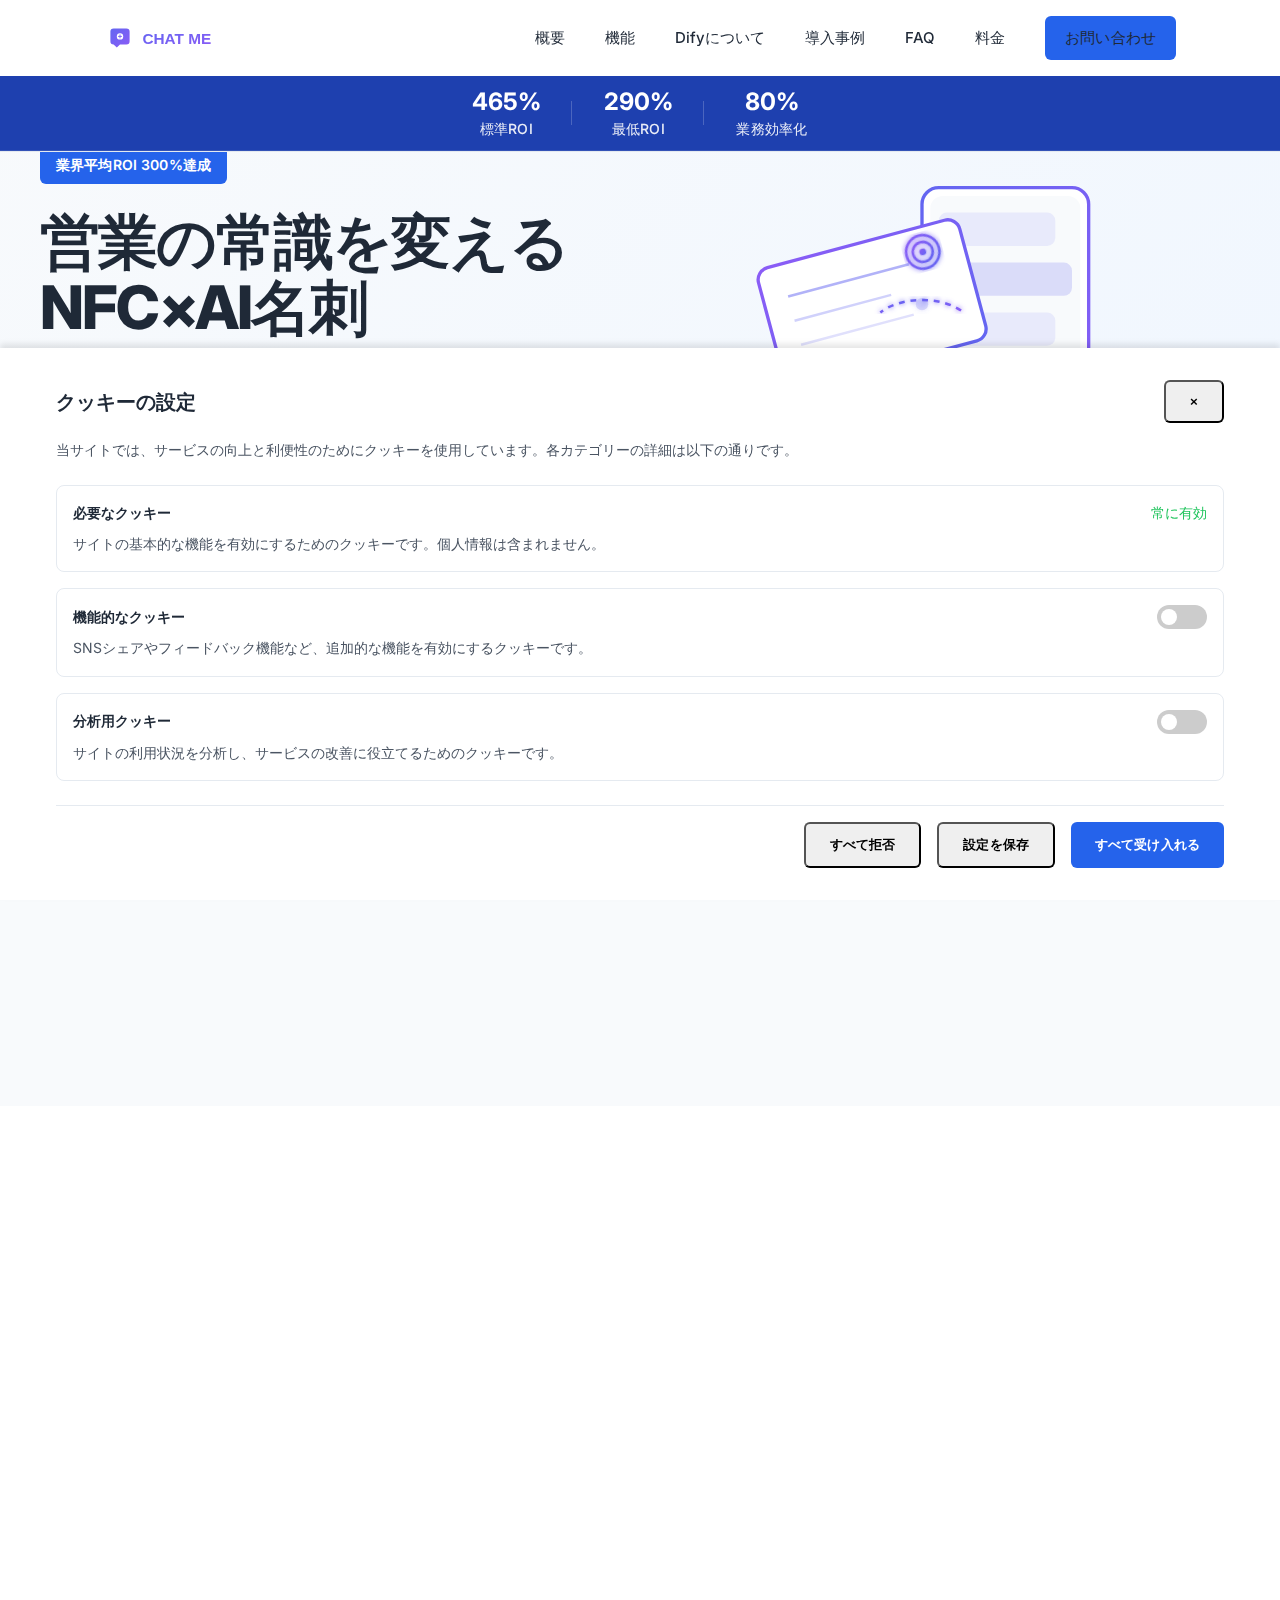
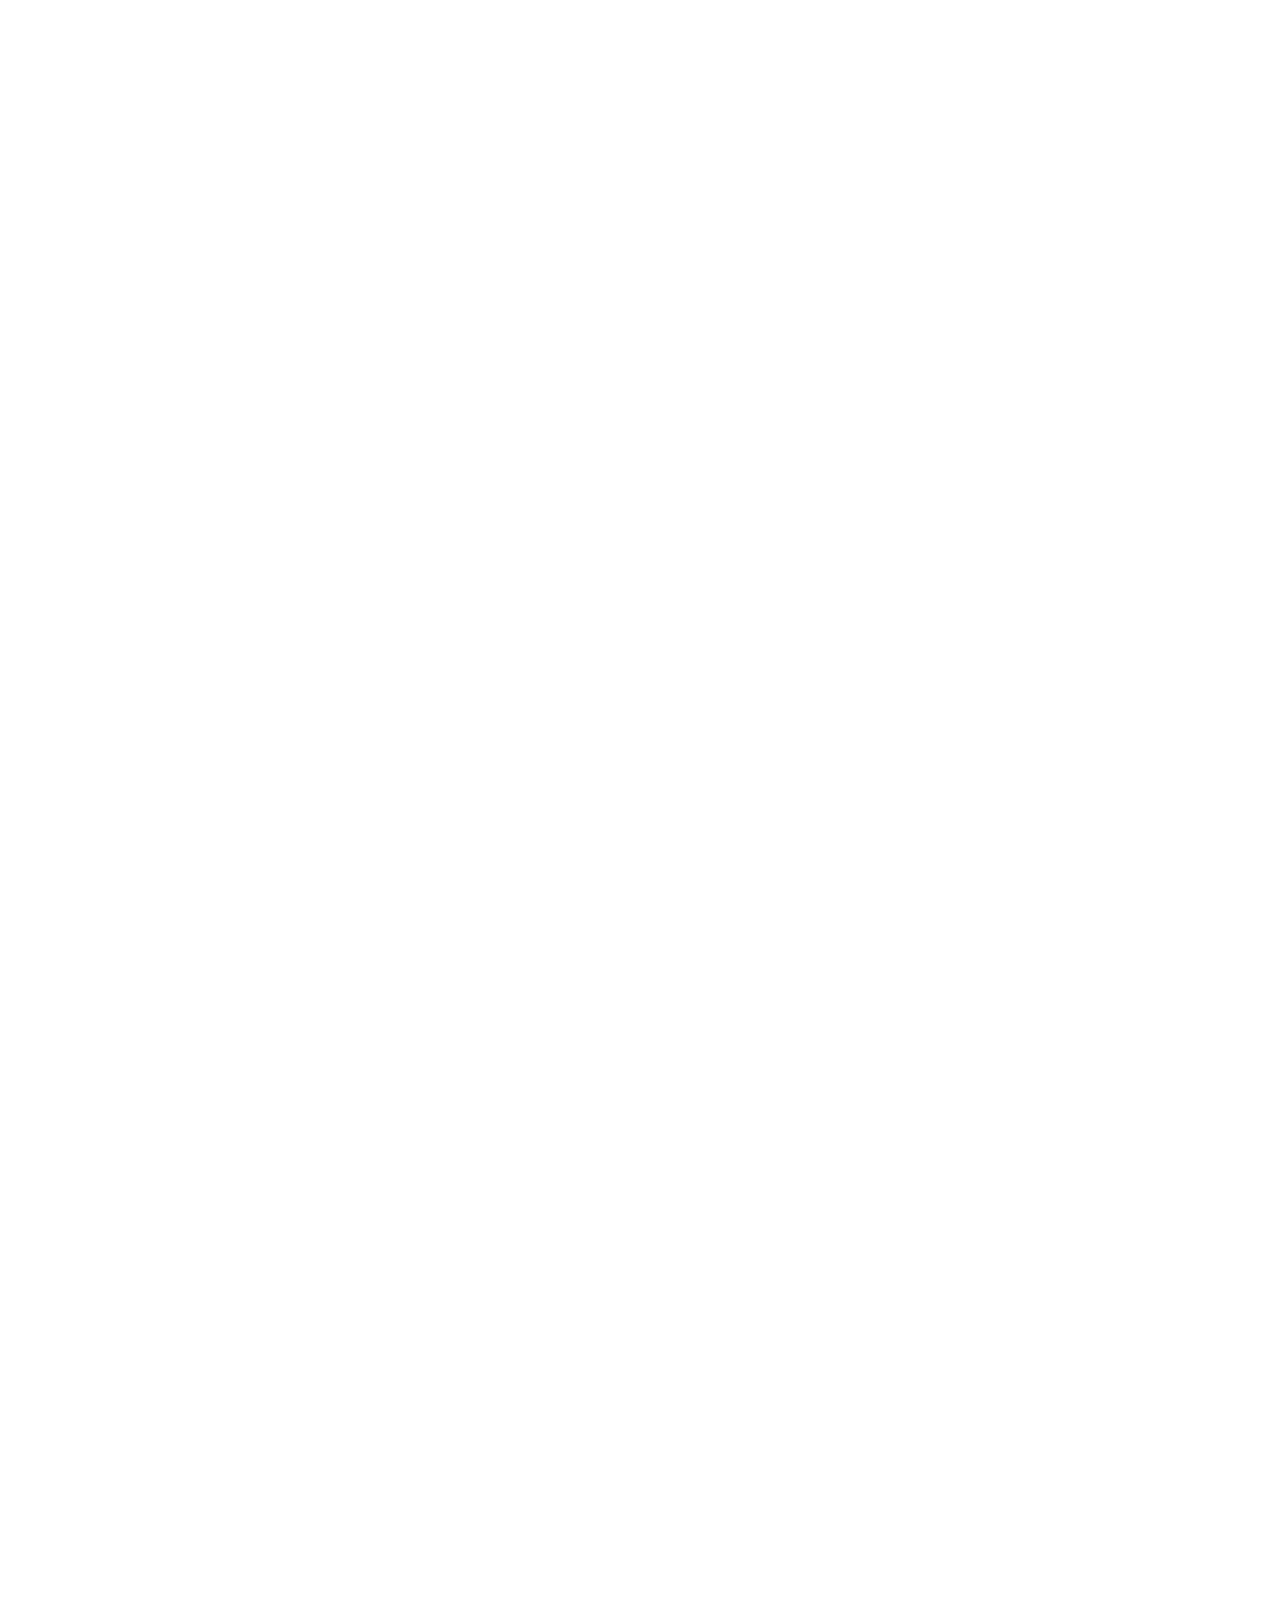
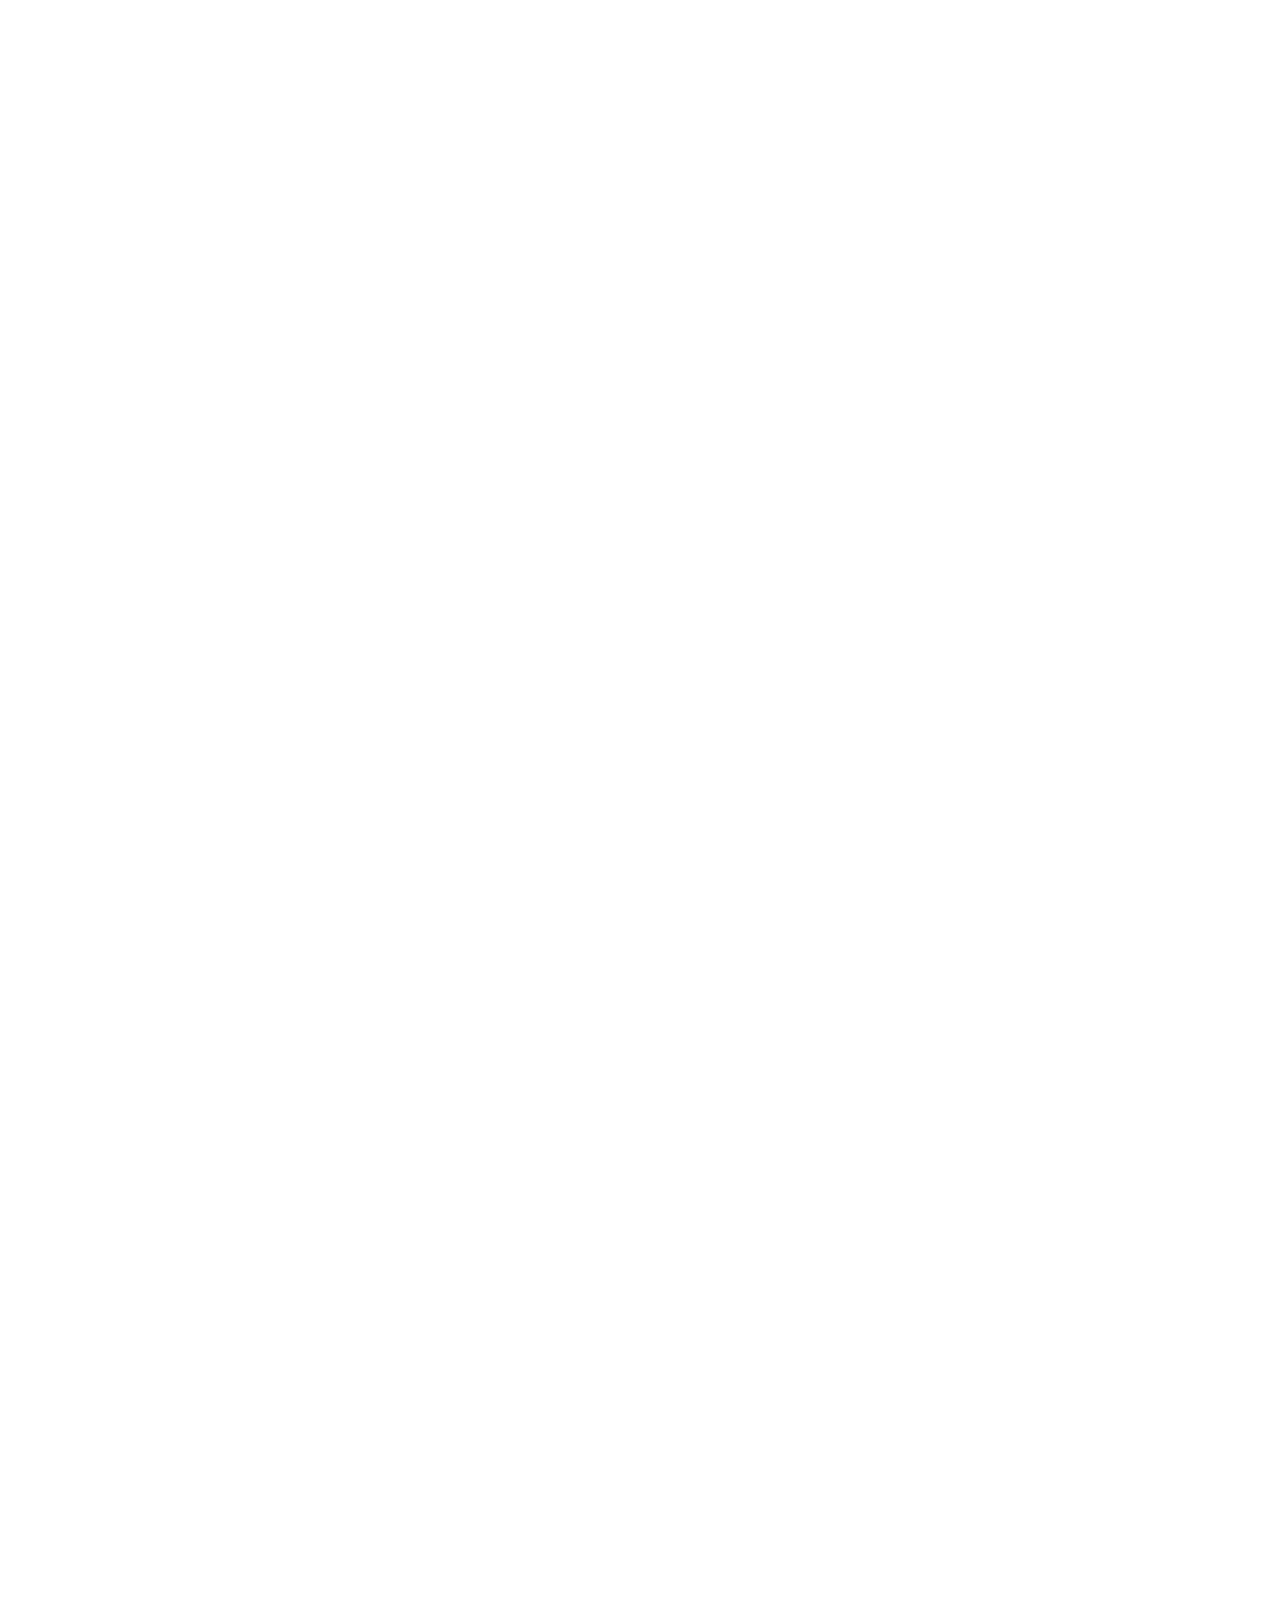
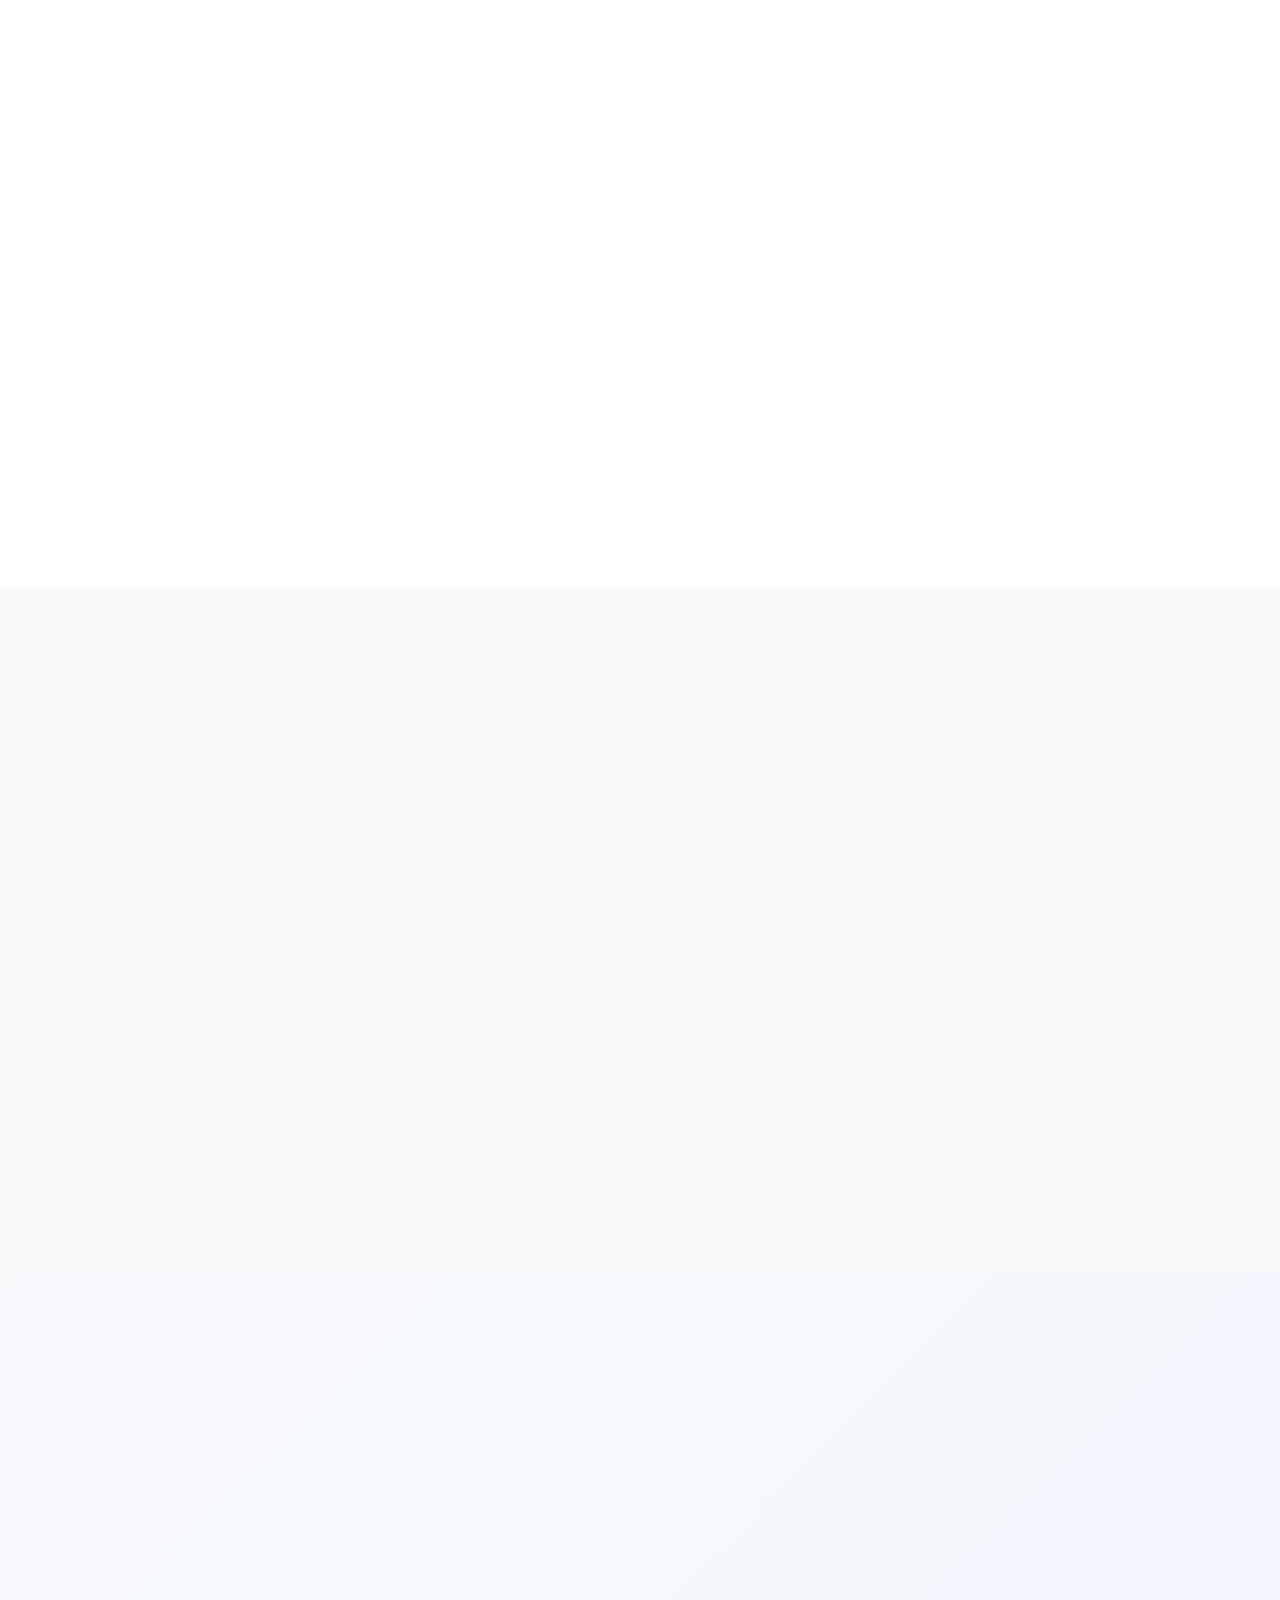
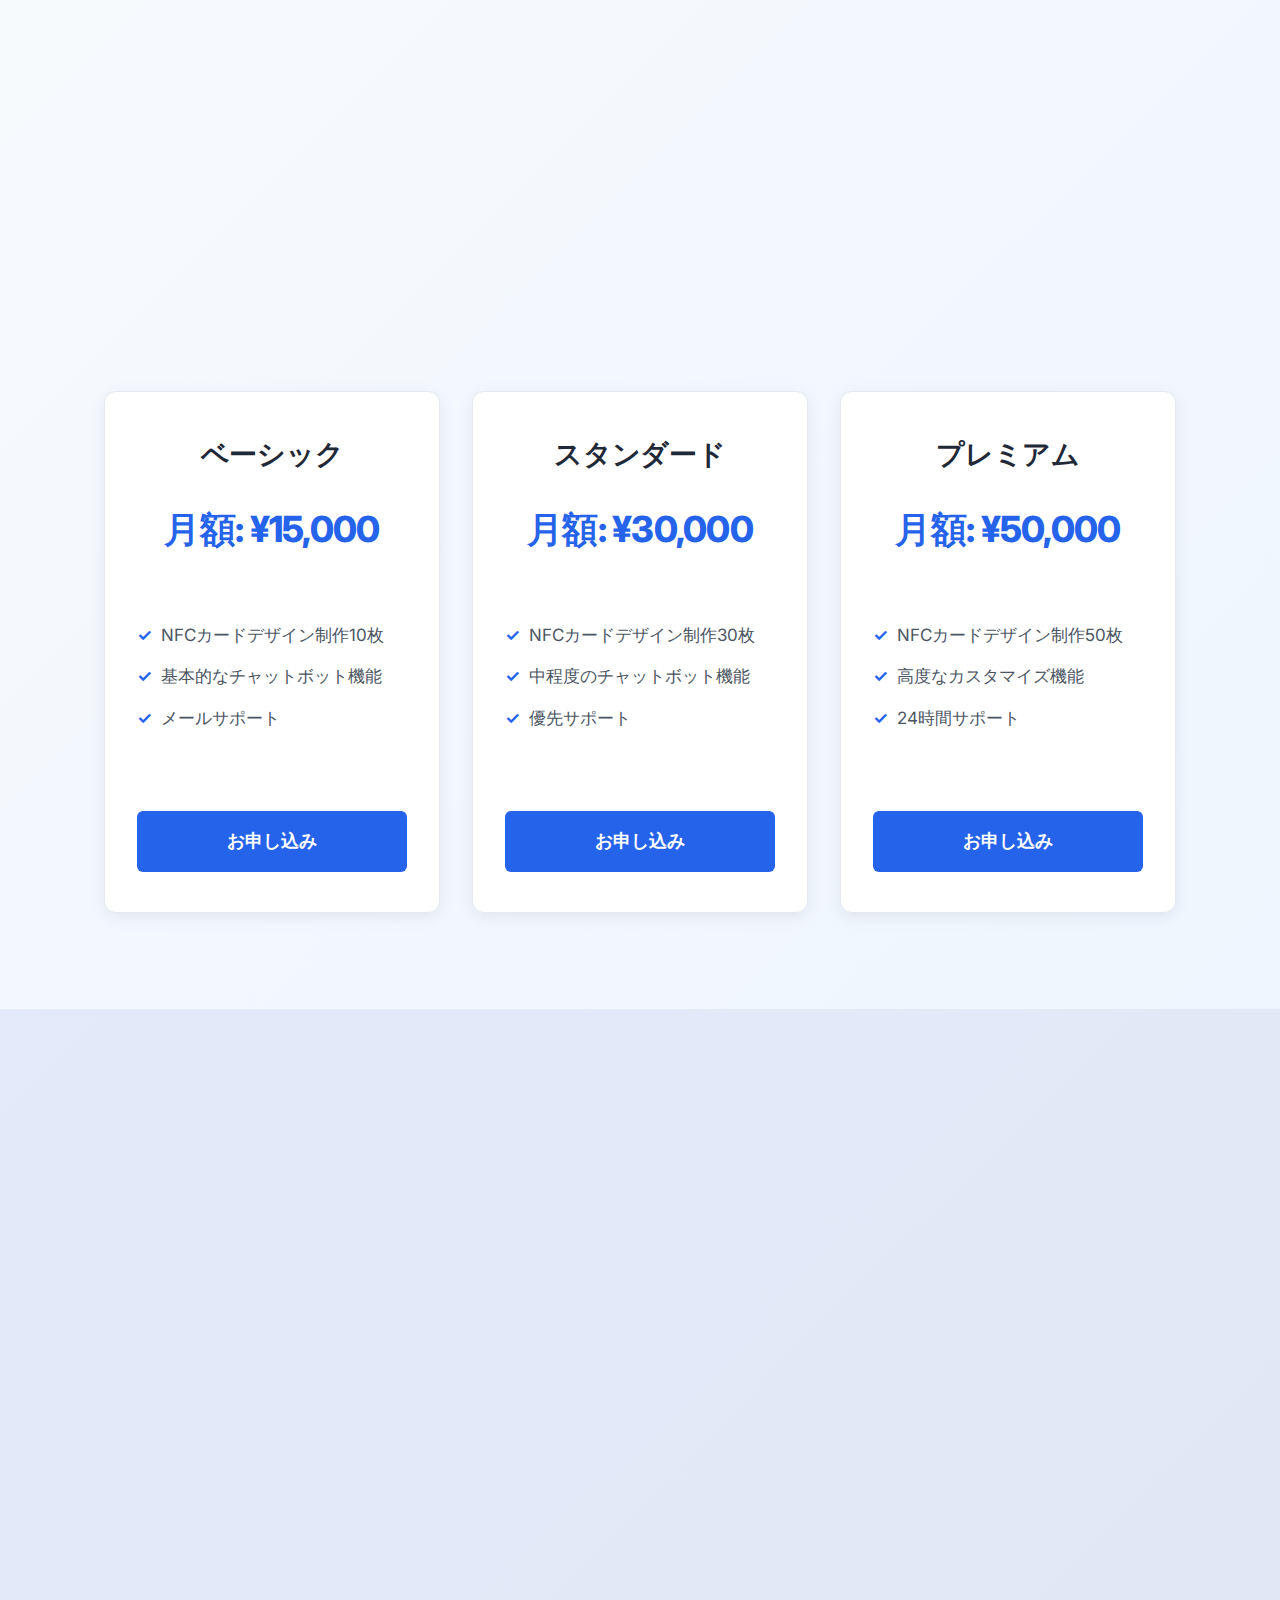
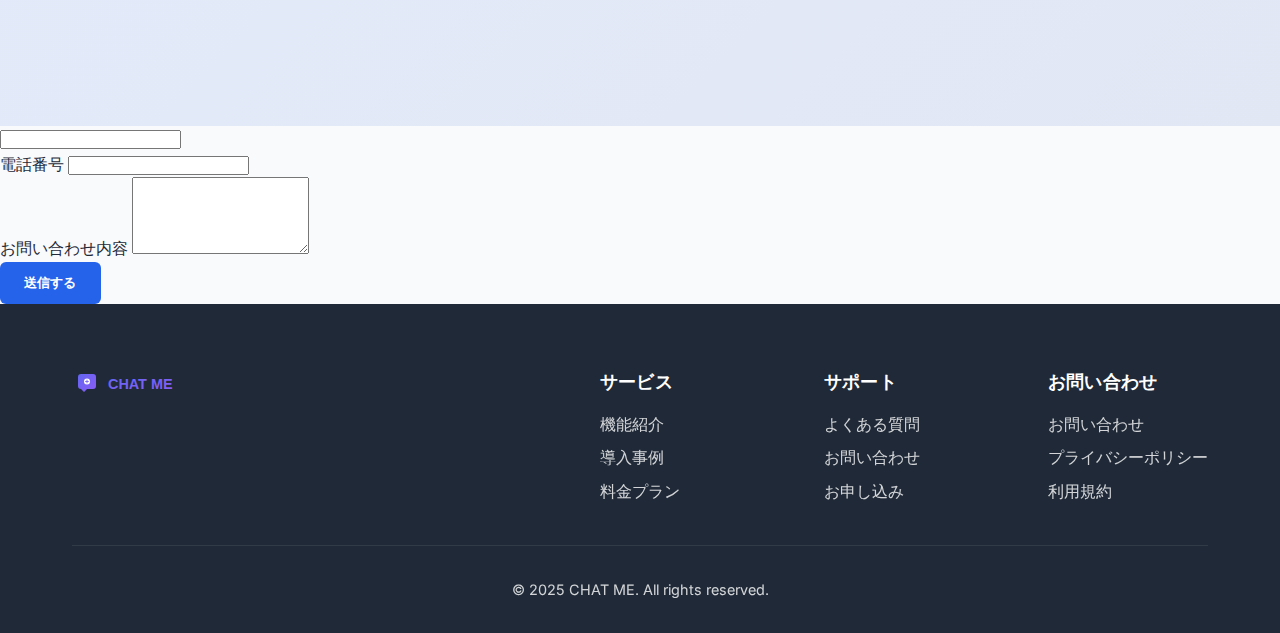
==== commit 2c1c96be: "Fix contact button link in header" ====
--- a/index.html
+++ b/index.html
@@ -30,7 +30,7 @@
                 <a href="#cases">導入事例</a>
                 <a href="#faq">FAQ</a>
                 <a href="#pricing">料金</a>
-                <a href="#contact" class="btn btn-primary">お問い合わせ</a>
+                <a href="contact.html" class="btn btn-primary">お問い合わせ</a>
             </div>
         </nav>
         <div class="quick-nav">
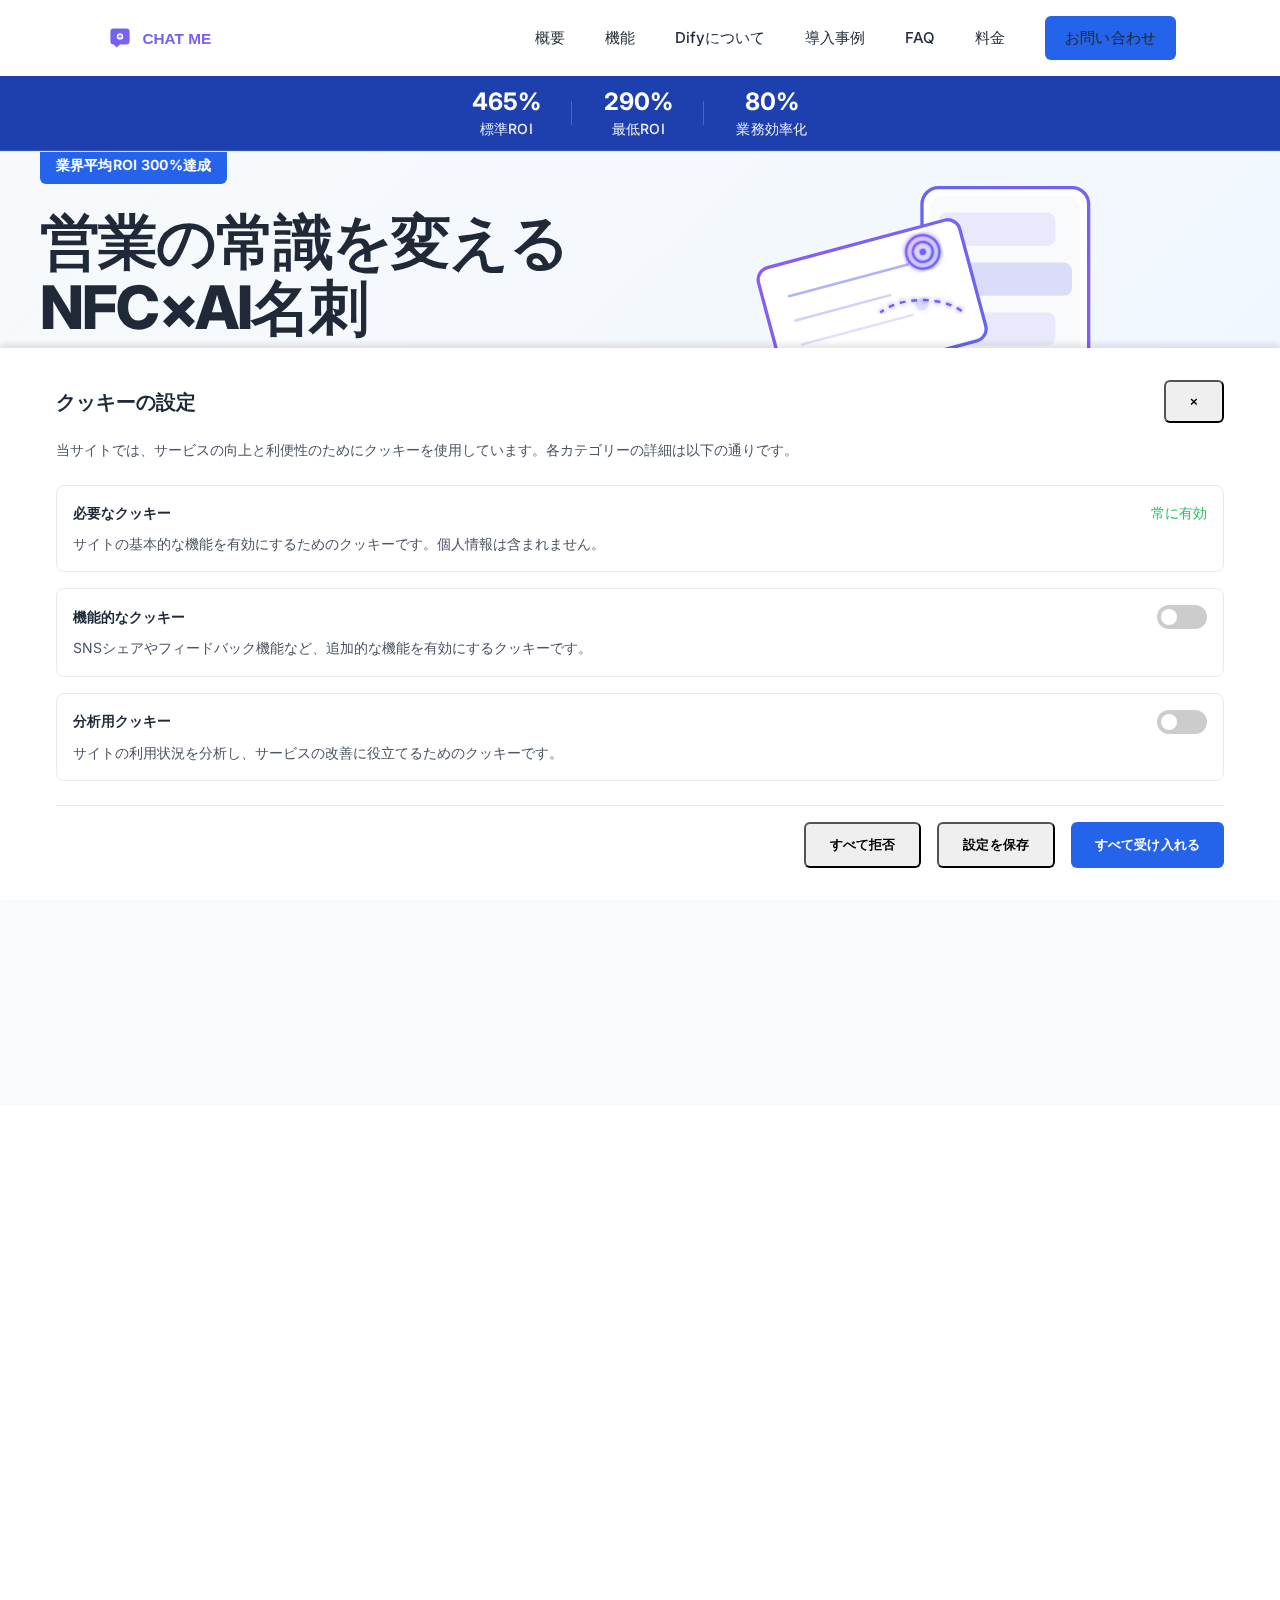
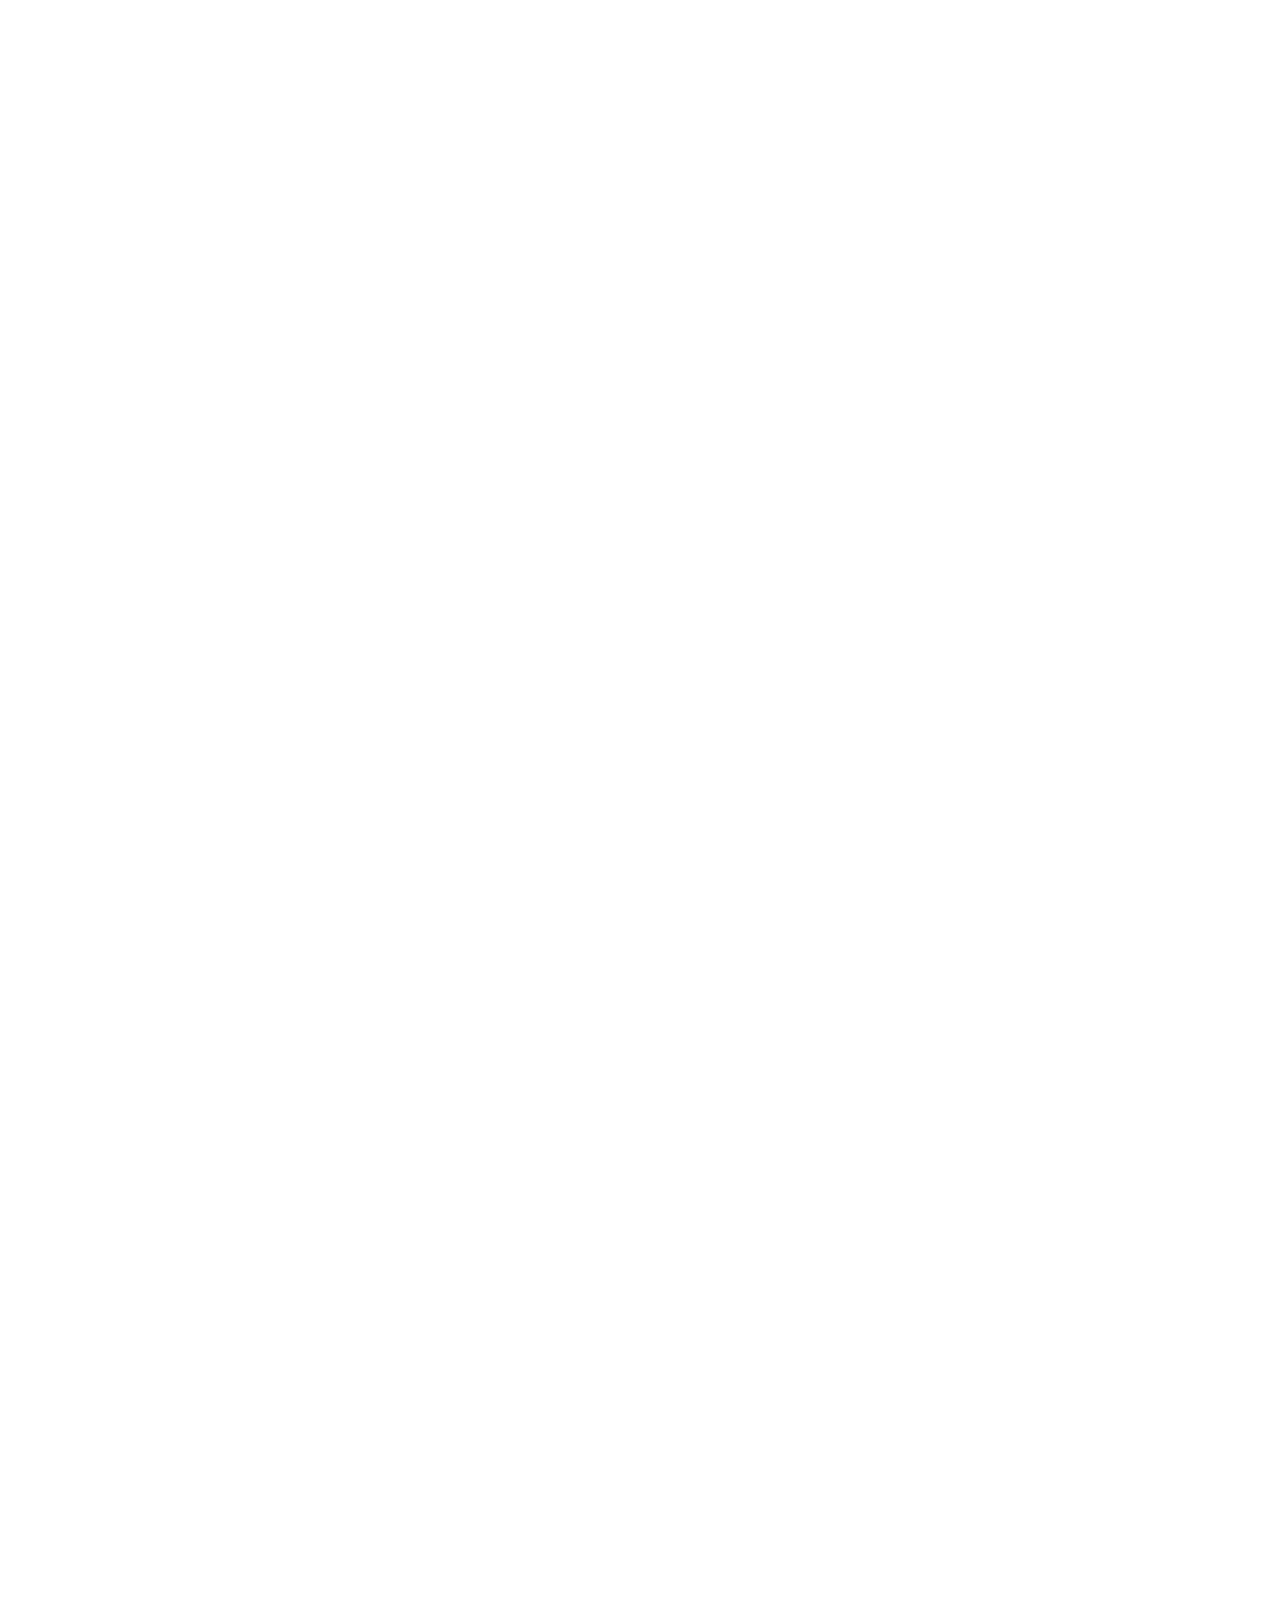
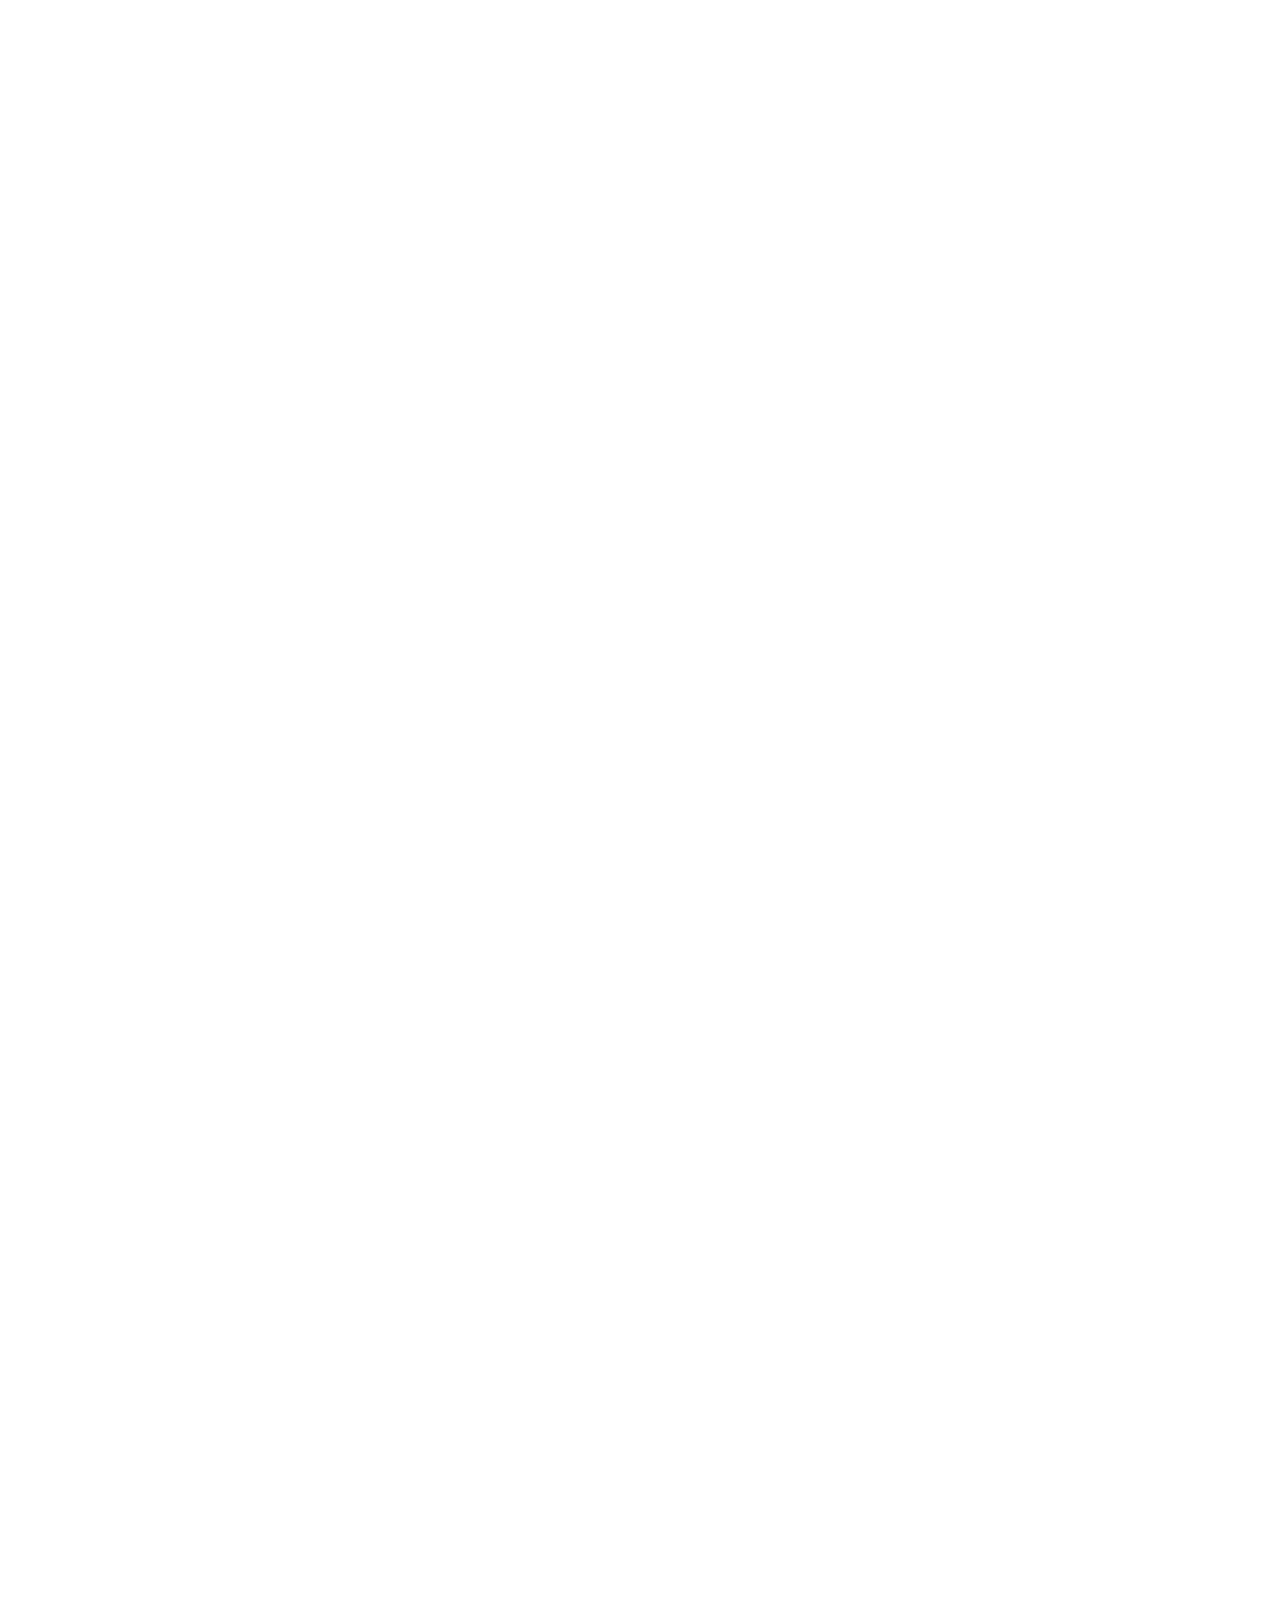
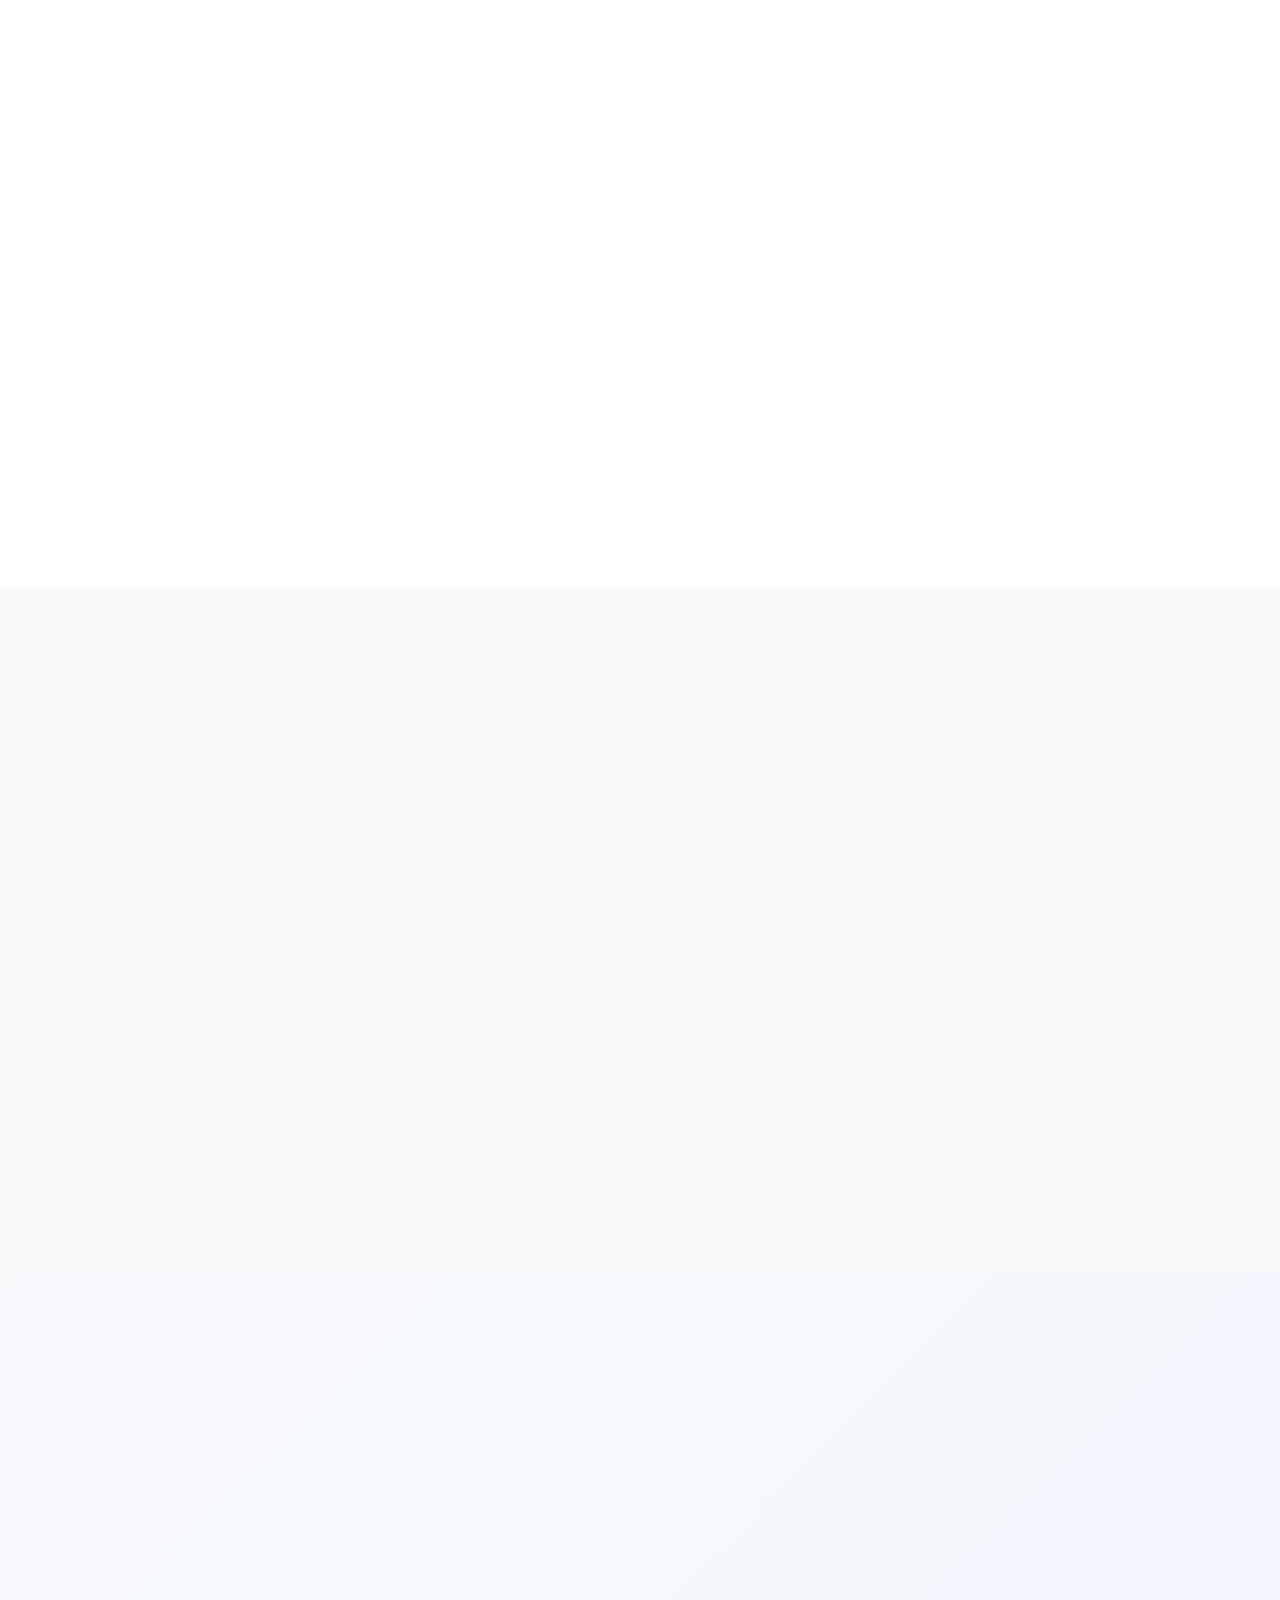
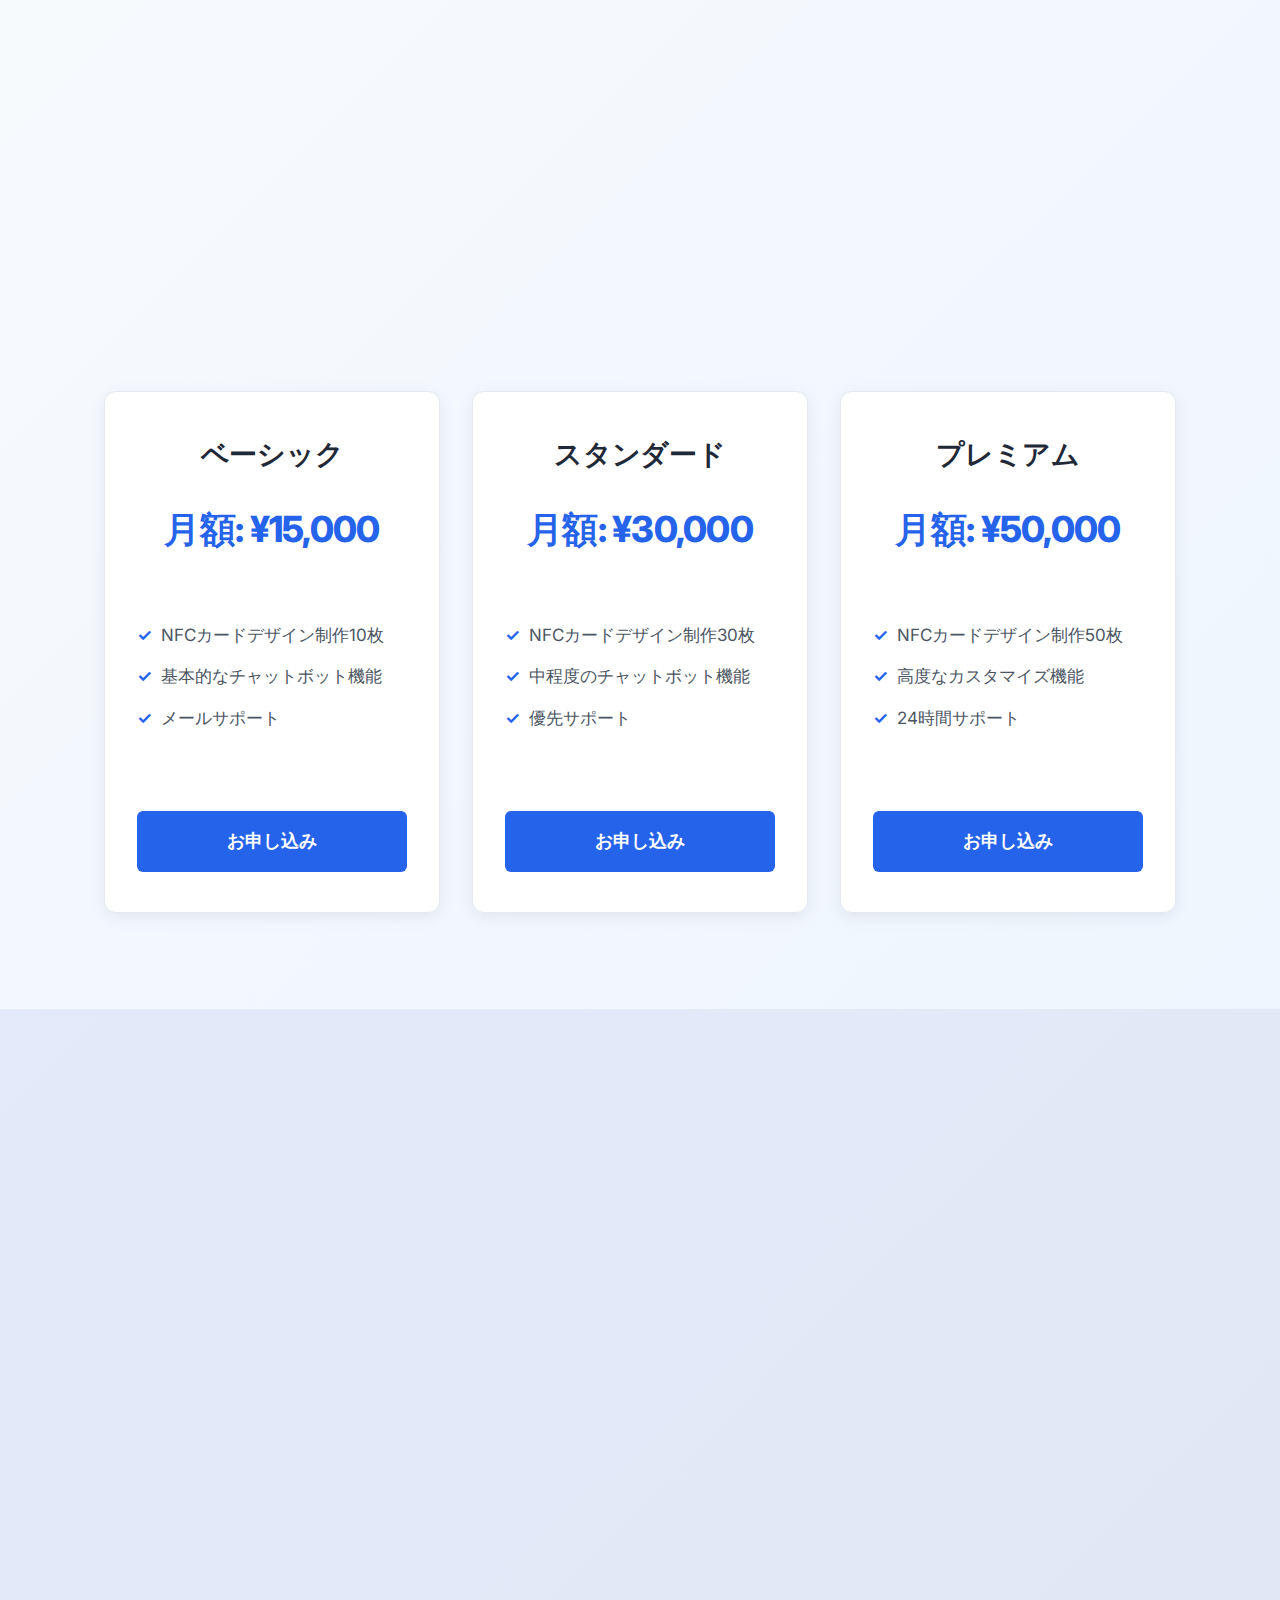
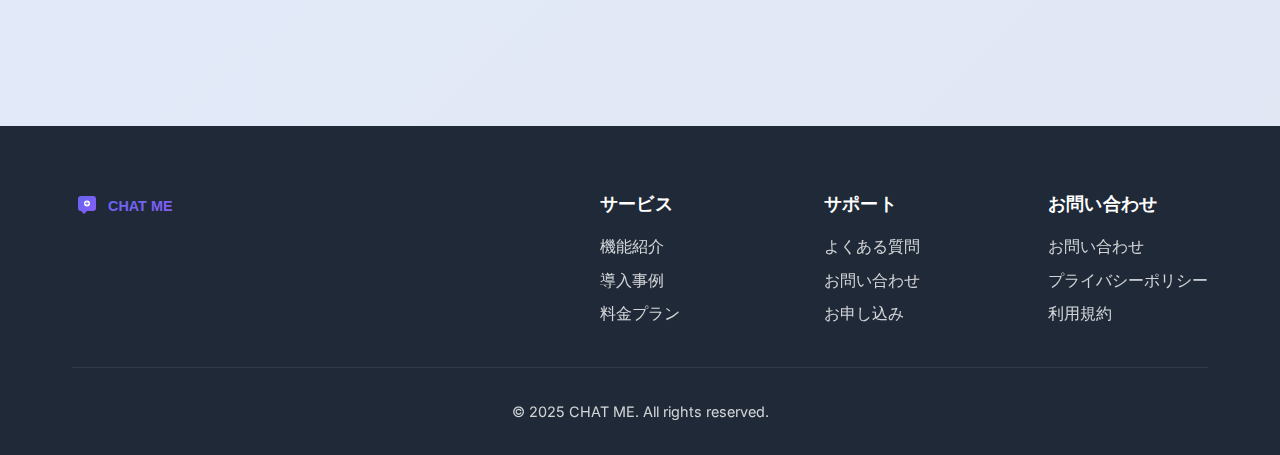
==== commit 2ffe222a: "Remove contact form from landing page" ====
--- a/index.html
+++ b/index.html
@@ -409,23 +409,7 @@
                 </div>
             </div>
         </section>
-                            <input type="email" id="email" name="email" required>
-                        </div>
-                        <div class="form-group">
-                            <label for="phone">電話番号</label>
-                            <input type="tel" id="phone" name="phone">
-                        </div>
-                        <div class="form-group full-width">
-                            <label for="message">お問い合わせ内容</label>
-                            <textarea id="message" name="message" rows="5" required></textarea>
-                        </div>
-                        <div class="form-group full-width">
-                            <button type="submit" class="btn btn-primary">送信する</button>
-                        </div>
-                    </div>
-                </form>
-            </div>
-        </section>
+
     </main>
 
     <footer class="footer">
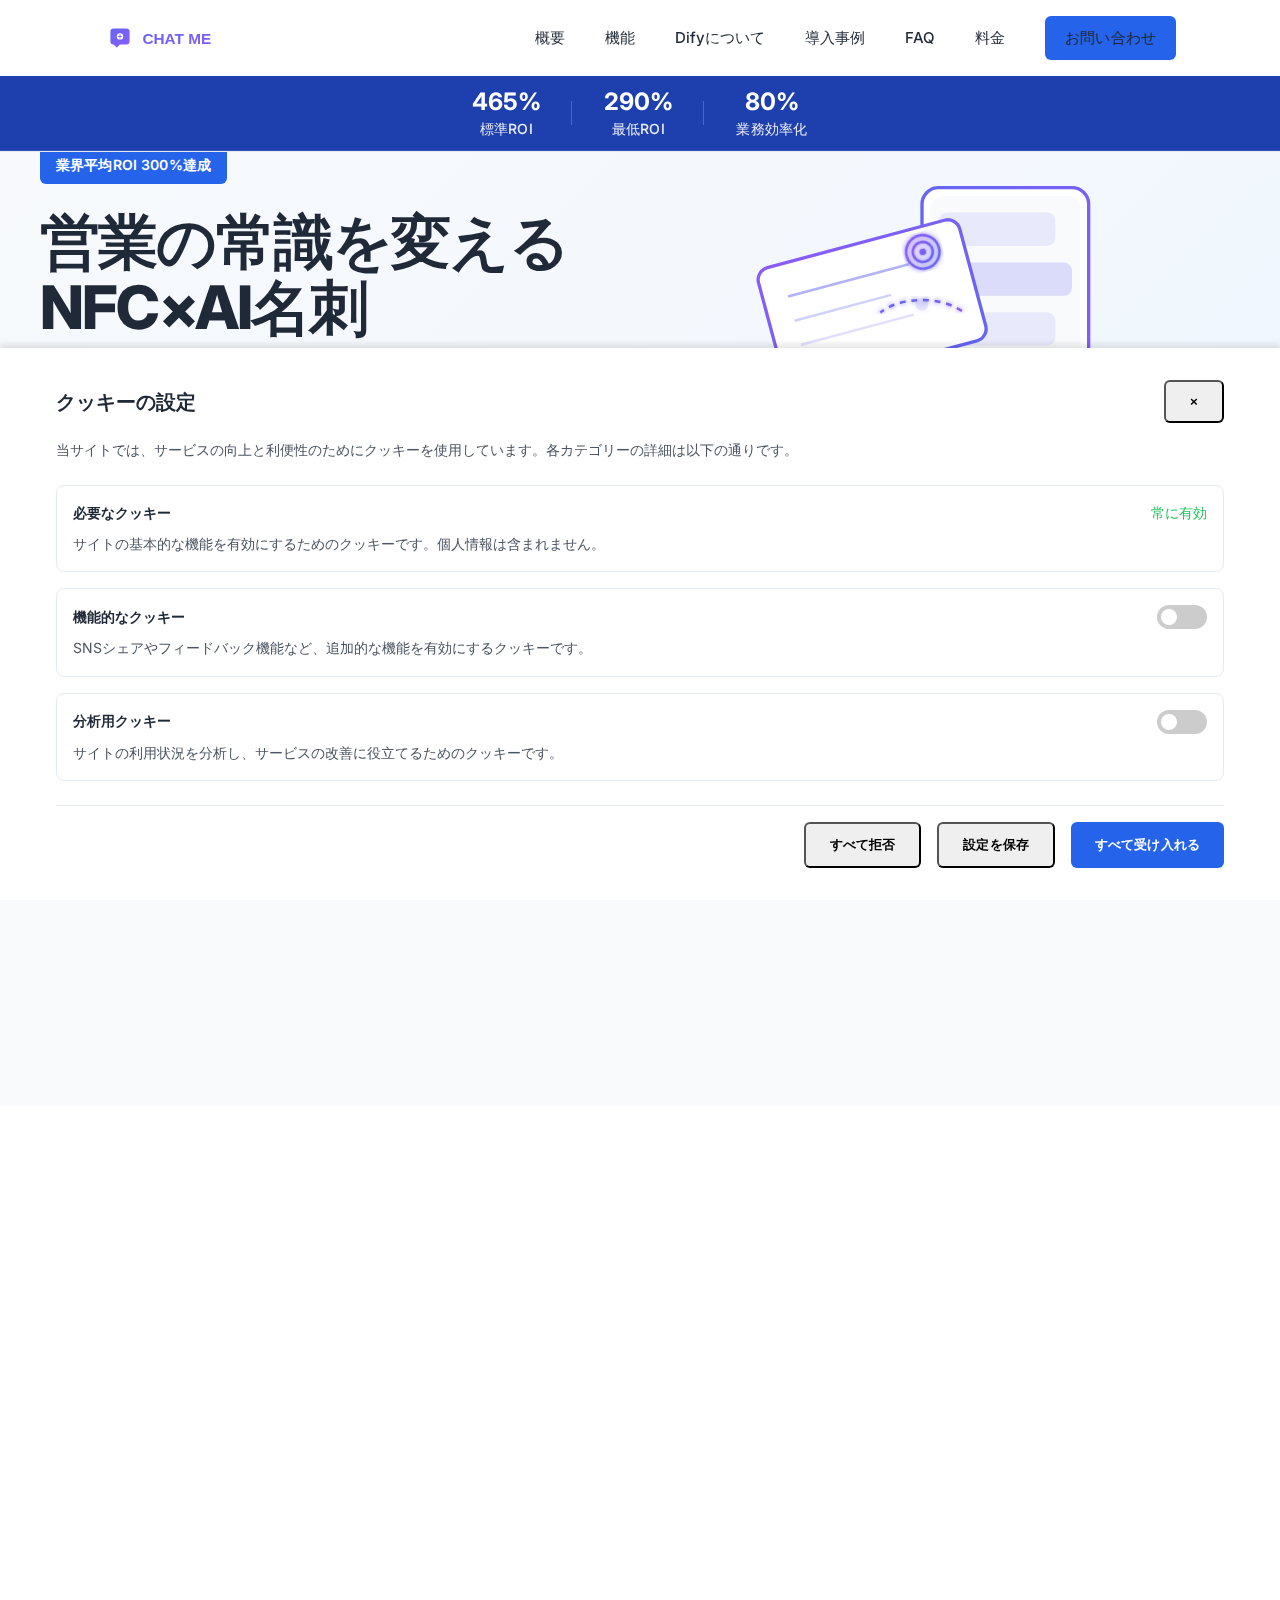
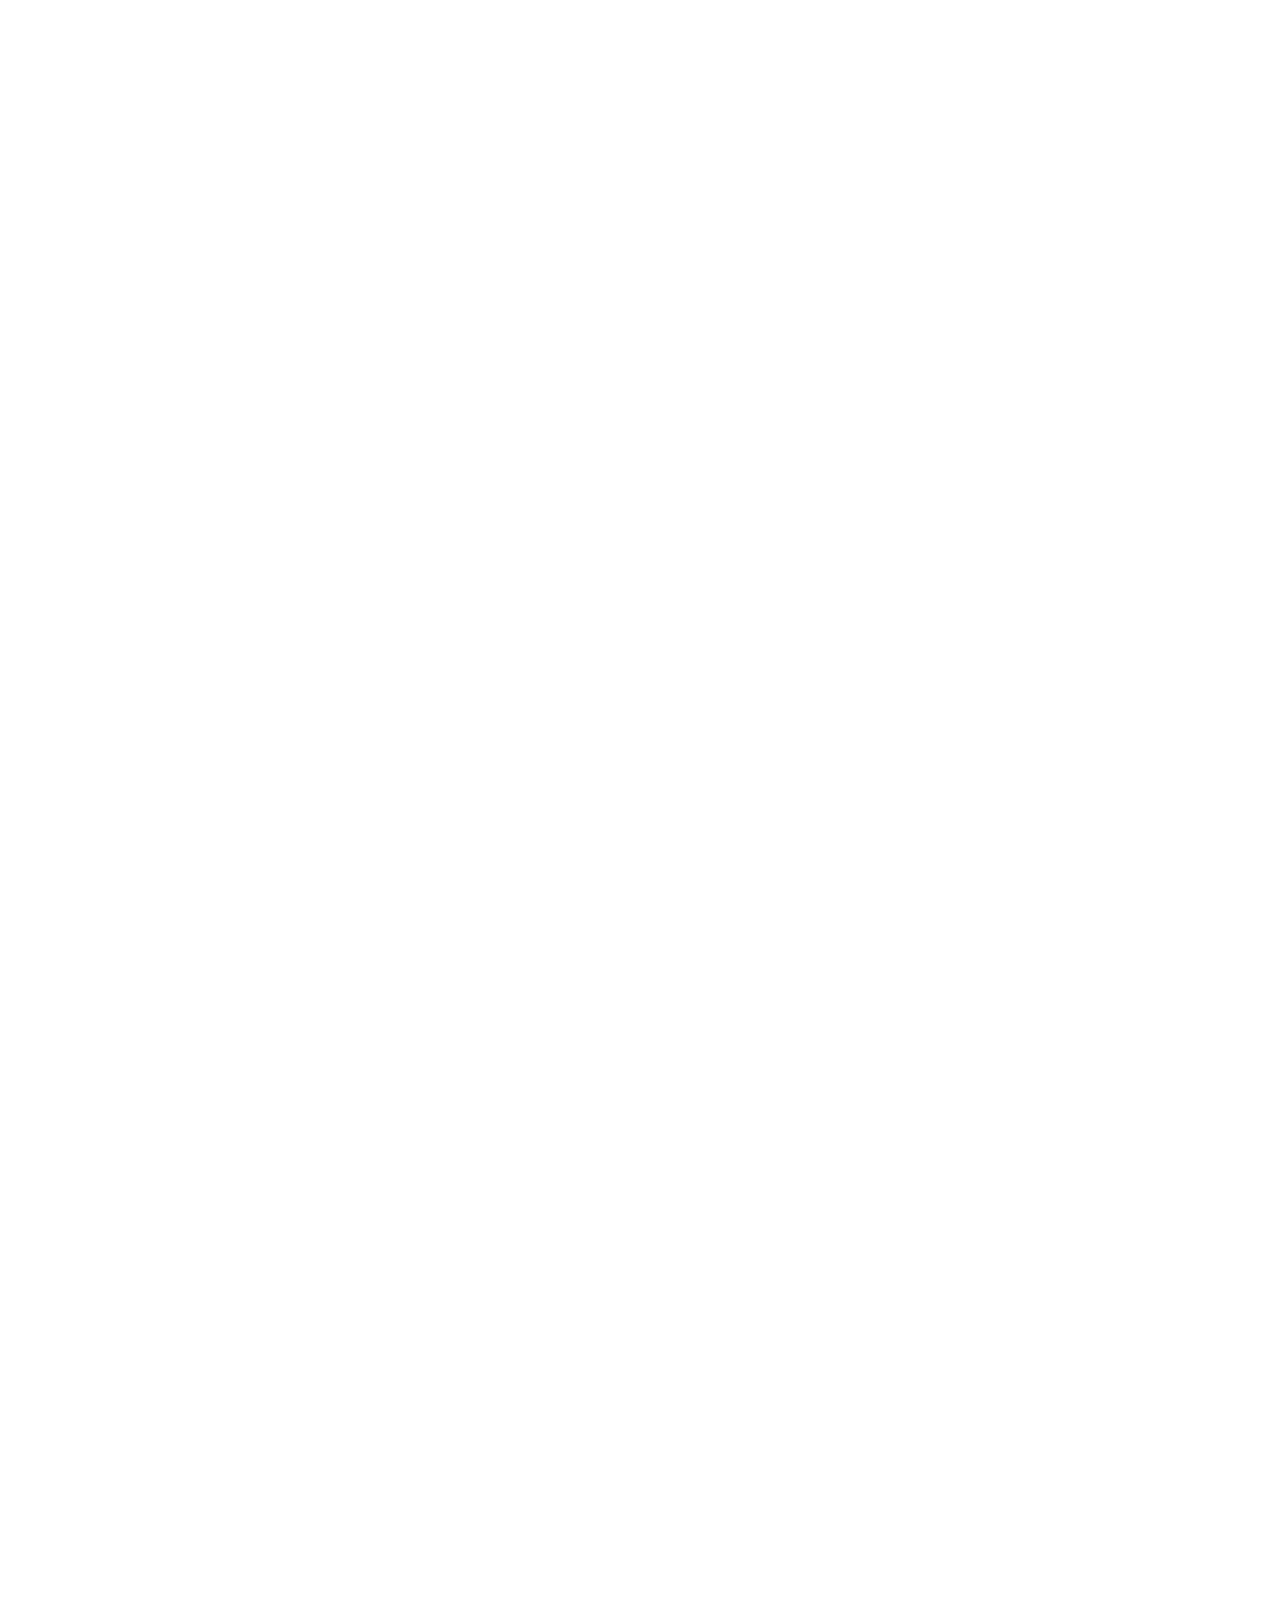
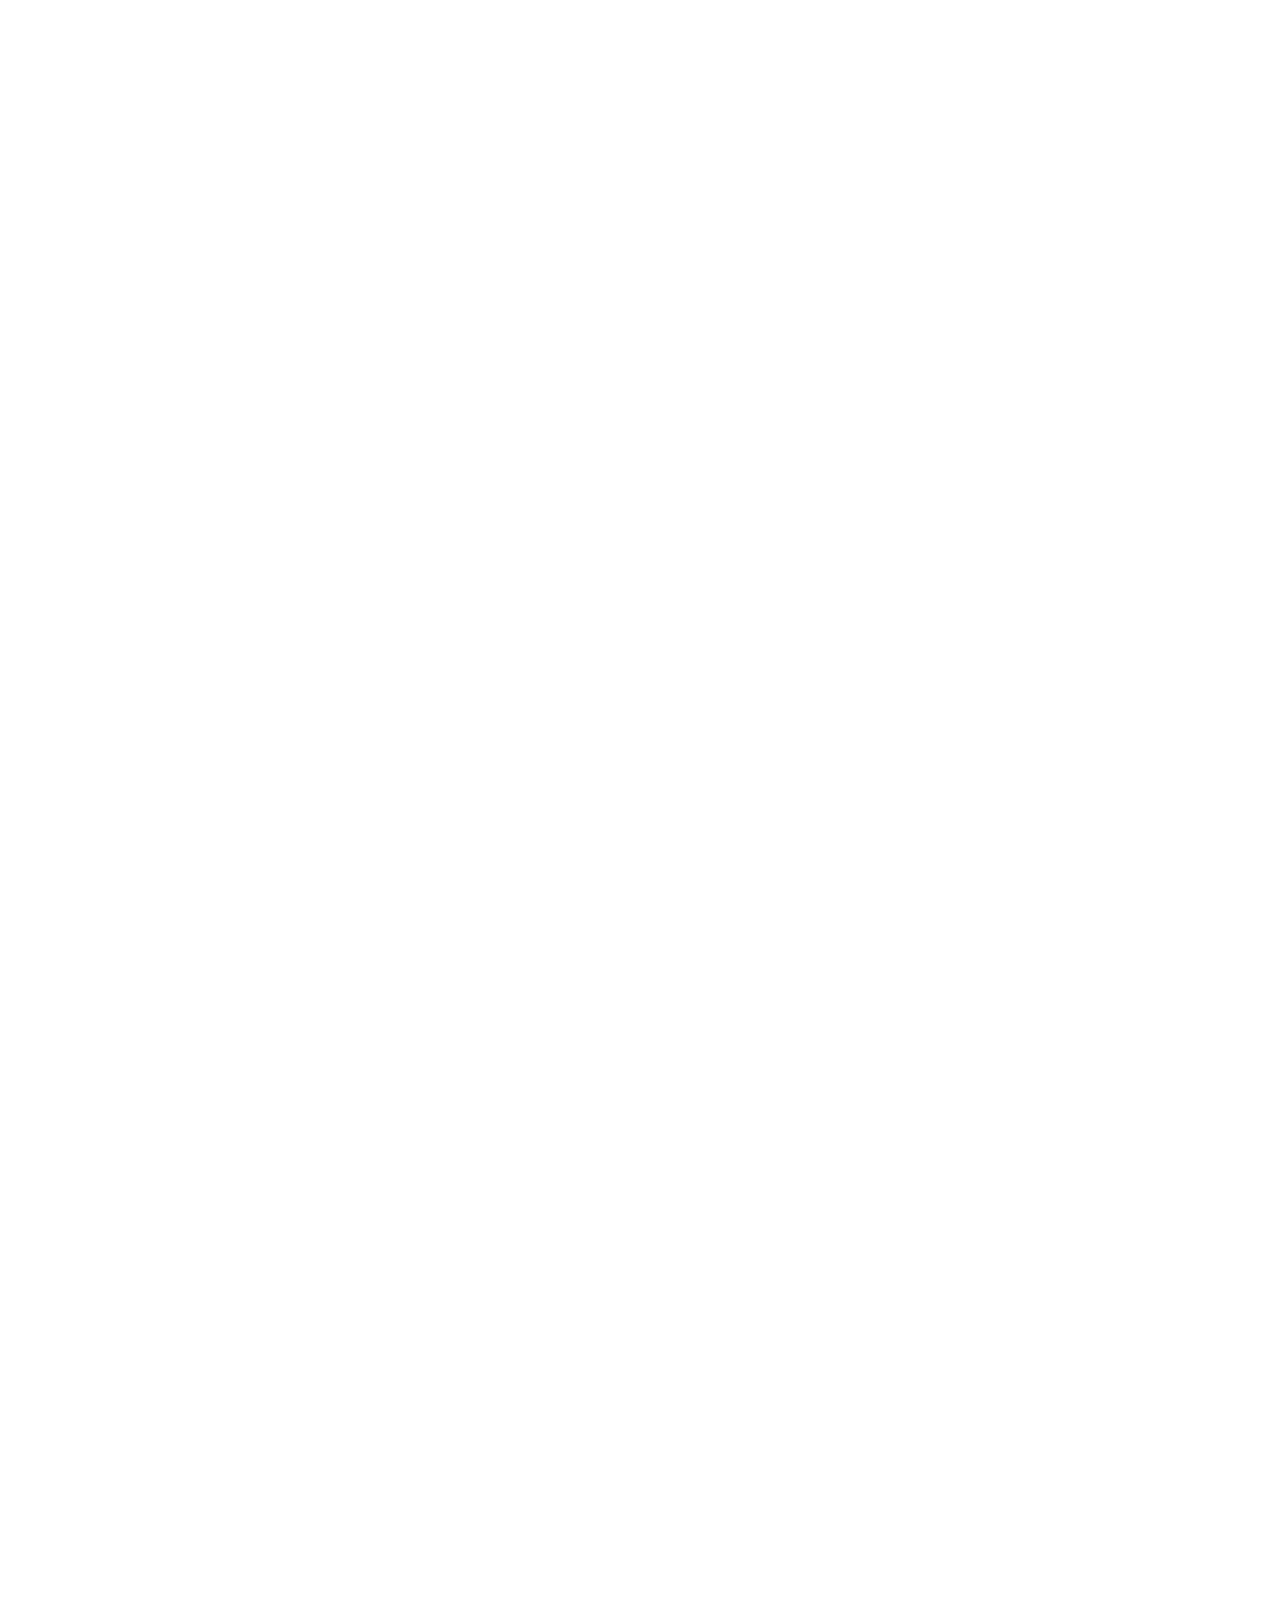
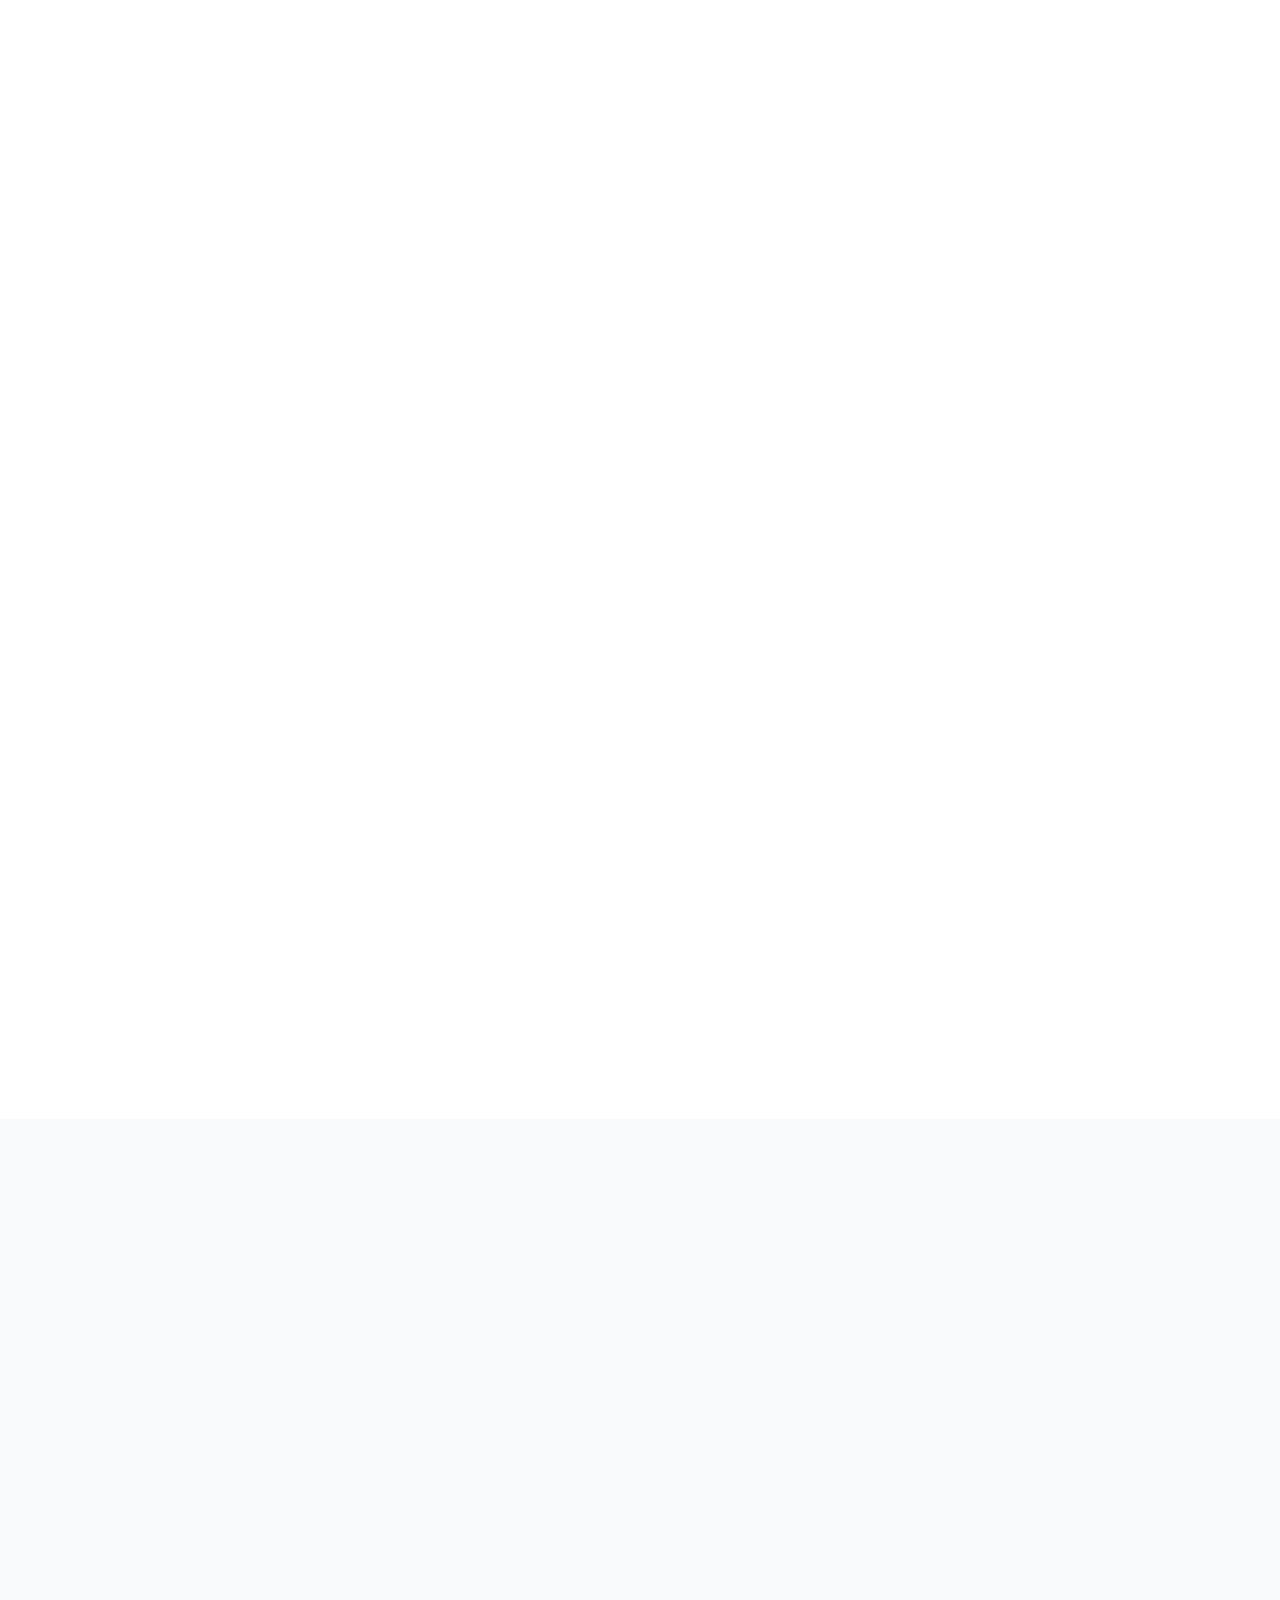
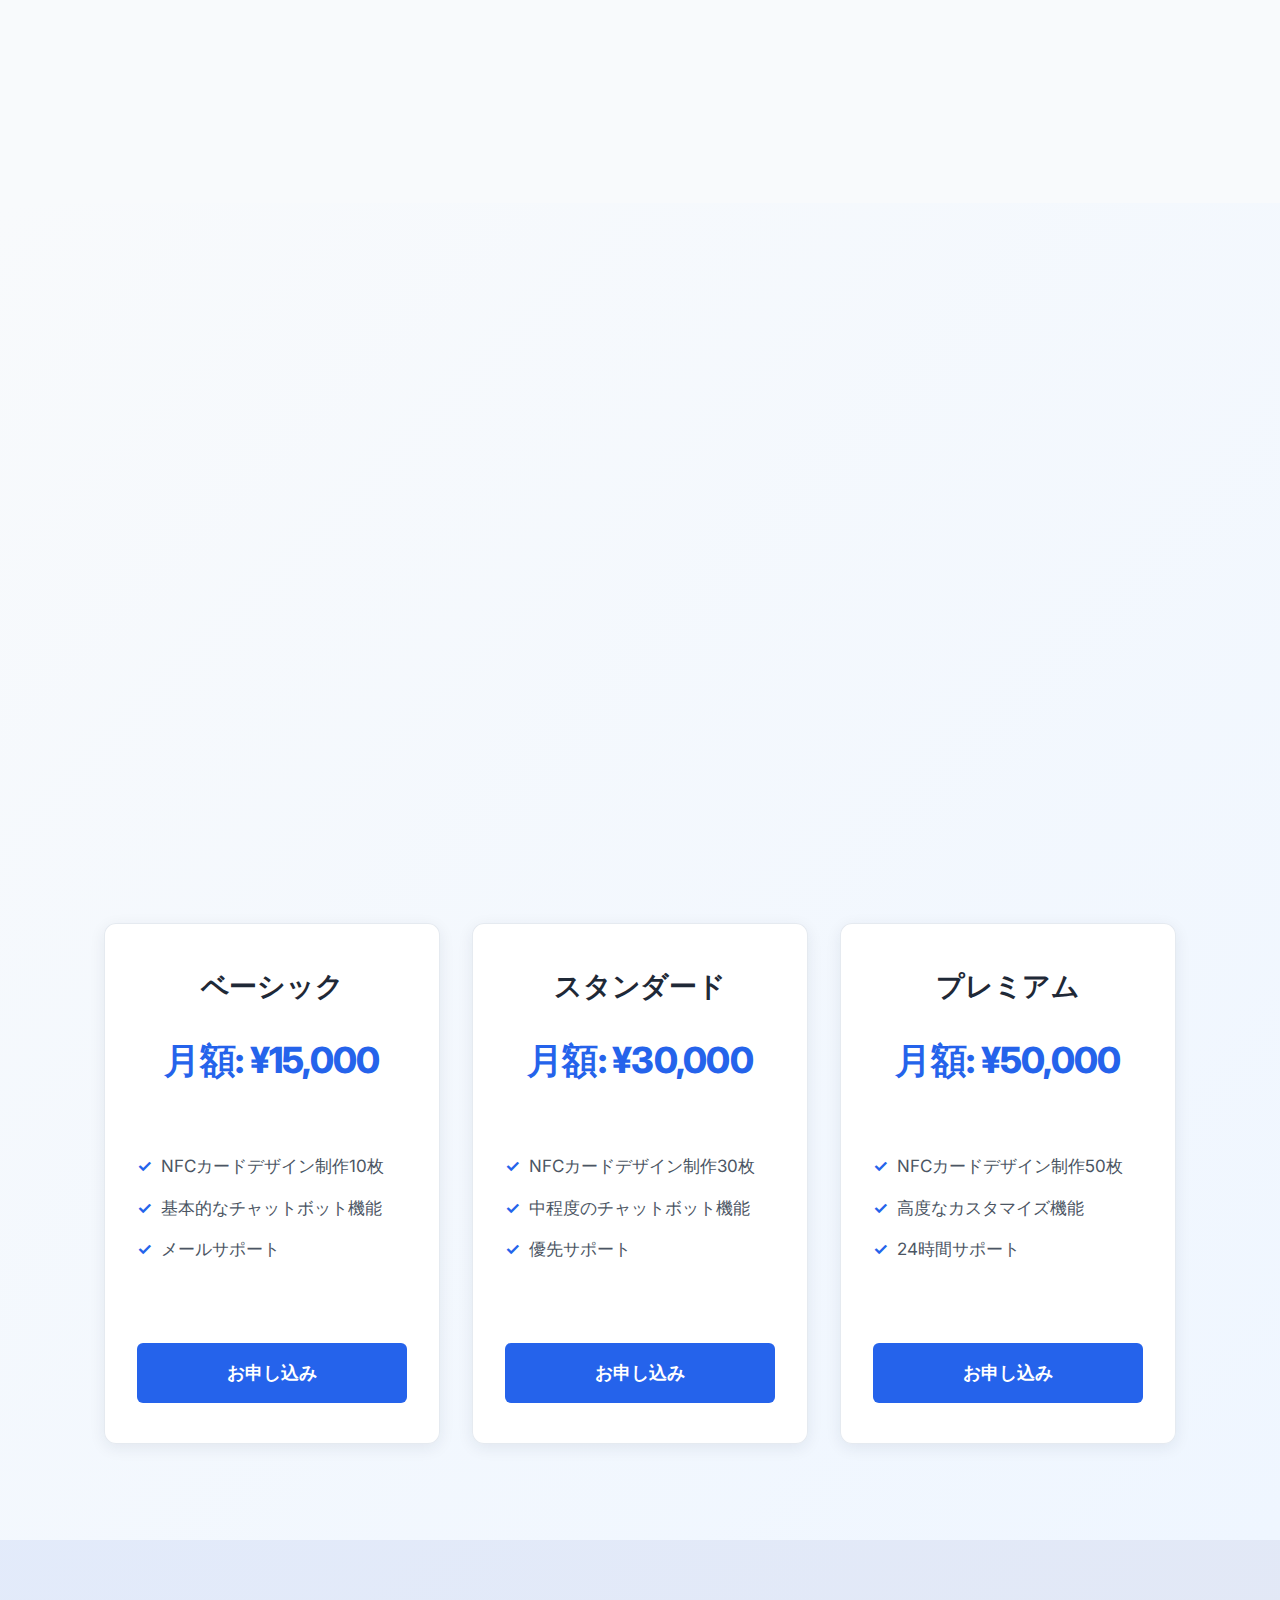
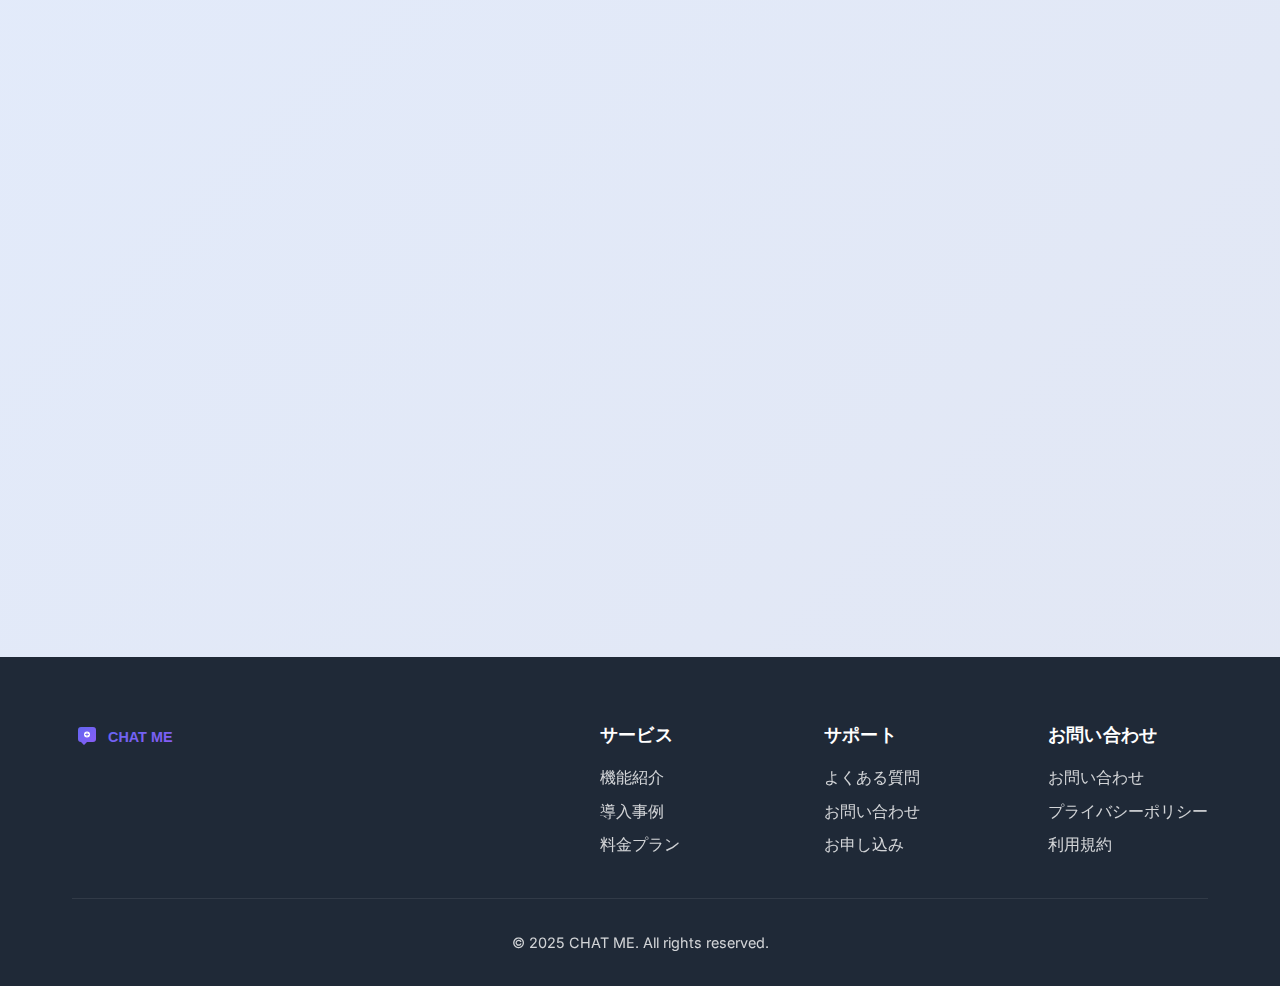
==== commit 06e0d378: "Update features section with NFC use cases" ====
--- a/index.html
+++ b/index.html
@@ -119,24 +119,39 @@
                 <h2 class="section-title animate-on-scroll">主な機能</h2>
                 <div class="features-grid">
                     <div class="feature-card animate-on-scroll">
-                        <img src="assets/images/feature-ui.svg" alt="直感的なユーザーインターフェース" class="feature-icon">
-                        <h3>直感的なユーザーインターフェース</h3>
-                        <p>シンプルで使いやすいインターフェースにより、技術的な知識がなくても簡単にAIを活用できます。</p>
-                    </div>
-                    <div class="feature-card animate-on-scroll">
-                        <img src="assets/images/feature-ai.svg" alt="高度なAIモデルの統合" class="feature-icon">
-                        <h3>高度なAIモデルの統合</h3>
-                        <p>最新のAIモデルを簡単に統合し、高度な自然言語処理や機械学習機能を実現します。</p>
-                    </div>
-                    <div class="feature-card animate-on-scroll">
-                        <img src="assets/images/feature-analytics.svg" alt="リアルタイムのデータ分析" class="feature-icon">
-                        <h3>リアルタイムのデータ分析</h3>
-                        <p>ビジネスデータをリアルタイムで分析し、有用なインサイトを即座に提供します。</p>
-                    </div>
-                    <div class="feature-card animate-on-scroll">
-                        <img src="assets/images/feature-workflow.svg" alt="カスタマイズ可能なワークフロー" class="feature-icon">
-                        <h3>カスタマイズ可能なワークフロー</h3>
-                        <p>ビジネスニーズに合わせて柔軟にワークフローをカスタマイズし、最適な自動化を実現します。</p>
+                        <img src="assets/images/feature-ai-card.svg" alt="AIチャットボット名刺" class="feature-icon">
+                        <h3>名刺としてのAIチャットボット</h3>
+                        <p>NFCタップでプロフィール情報を即時表示。AIが自己紹介やポートフォリオを自動案内し、SNSやウェブサイトへのリンクを提供します。</p>
+                    </div>
+                    <div class="feature-card animate-on-scroll">
+                        <img src="assets/images/feature-workflow.svg" alt="仕事効率化エージェント" class="feature-icon">
+                        <h3>仕事効率化エージェント</h3>
+                        <p>会議室での議事録作成、社内マニュアル検索、タスク管理・スケジュール調整をAIがサポートします。</p>
+                    </div>
+                    <div class="feature-card animate-on-scroll">
+                        <img src="assets/images/feature-sales.svg" alt="営業資料用NFCカード" class="feature-icon">
+                        <h3>営業資料用NFCカード</h3>
+                        <p>タップでカスタマイズ可能な営業資料を提供。AIが顧客に応じた最適な提案を生成し、商談履歴を記録します。</p>
+                    </div>
+                    <div class="feature-card animate-on-scroll">
+                        <img src="assets/images/feature-support.svg" alt="AI接客・サポート" class="feature-icon">
+                        <h3>AI接客・カスタマーサポート</h3>
+                        <p>NFCタップでFAQボットを起動。多言語対応可能なチャットボットがリアルタイムで問い合わせに対応します。</p>
+                    </div>
+                    <div class="feature-card animate-on-scroll">
+                        <img src="assets/images/feature-analytics.svg" alt="メンバーシップカード" class="feature-icon">
+                        <h3>NFC×メンバーシップカード</h3>
+                        <p>NFCタップで会員向け特典・情報を提供。AIが利用履歴を分析し、パーソナライズした情報を提供します。</p>
+                    </div>
+                    <div class="feature-card animate-on-scroll">
+                        <img src="assets/images/feature-ai.svg" alt="医療・ヘルスケア" class="feature-icon">
+                        <h3>医療・ヘルスケア向けNFCカード</h3>
+                        <p>医療従事者向けのカルテ情報表示、患者向けの健康アドバイス提供、緊急連絡先やアレルギー情報の即時表示が可能です。</p>
+                    </div>
+                    <div class="feature-card animate-on-scroll">
+                        <img src="assets/images/feature-ui.svg" alt="教育機関向けNFC" class="feature-icon">
+                        <h3>教育機関向けNFCツール</h3>
+                        <p>NFCタップで講義資料やスケジュールを取得。学生証としての出席管理を自動化し、AIチューターが学習支援を行います。</p>
                     </div>
                 </div>
             </div>
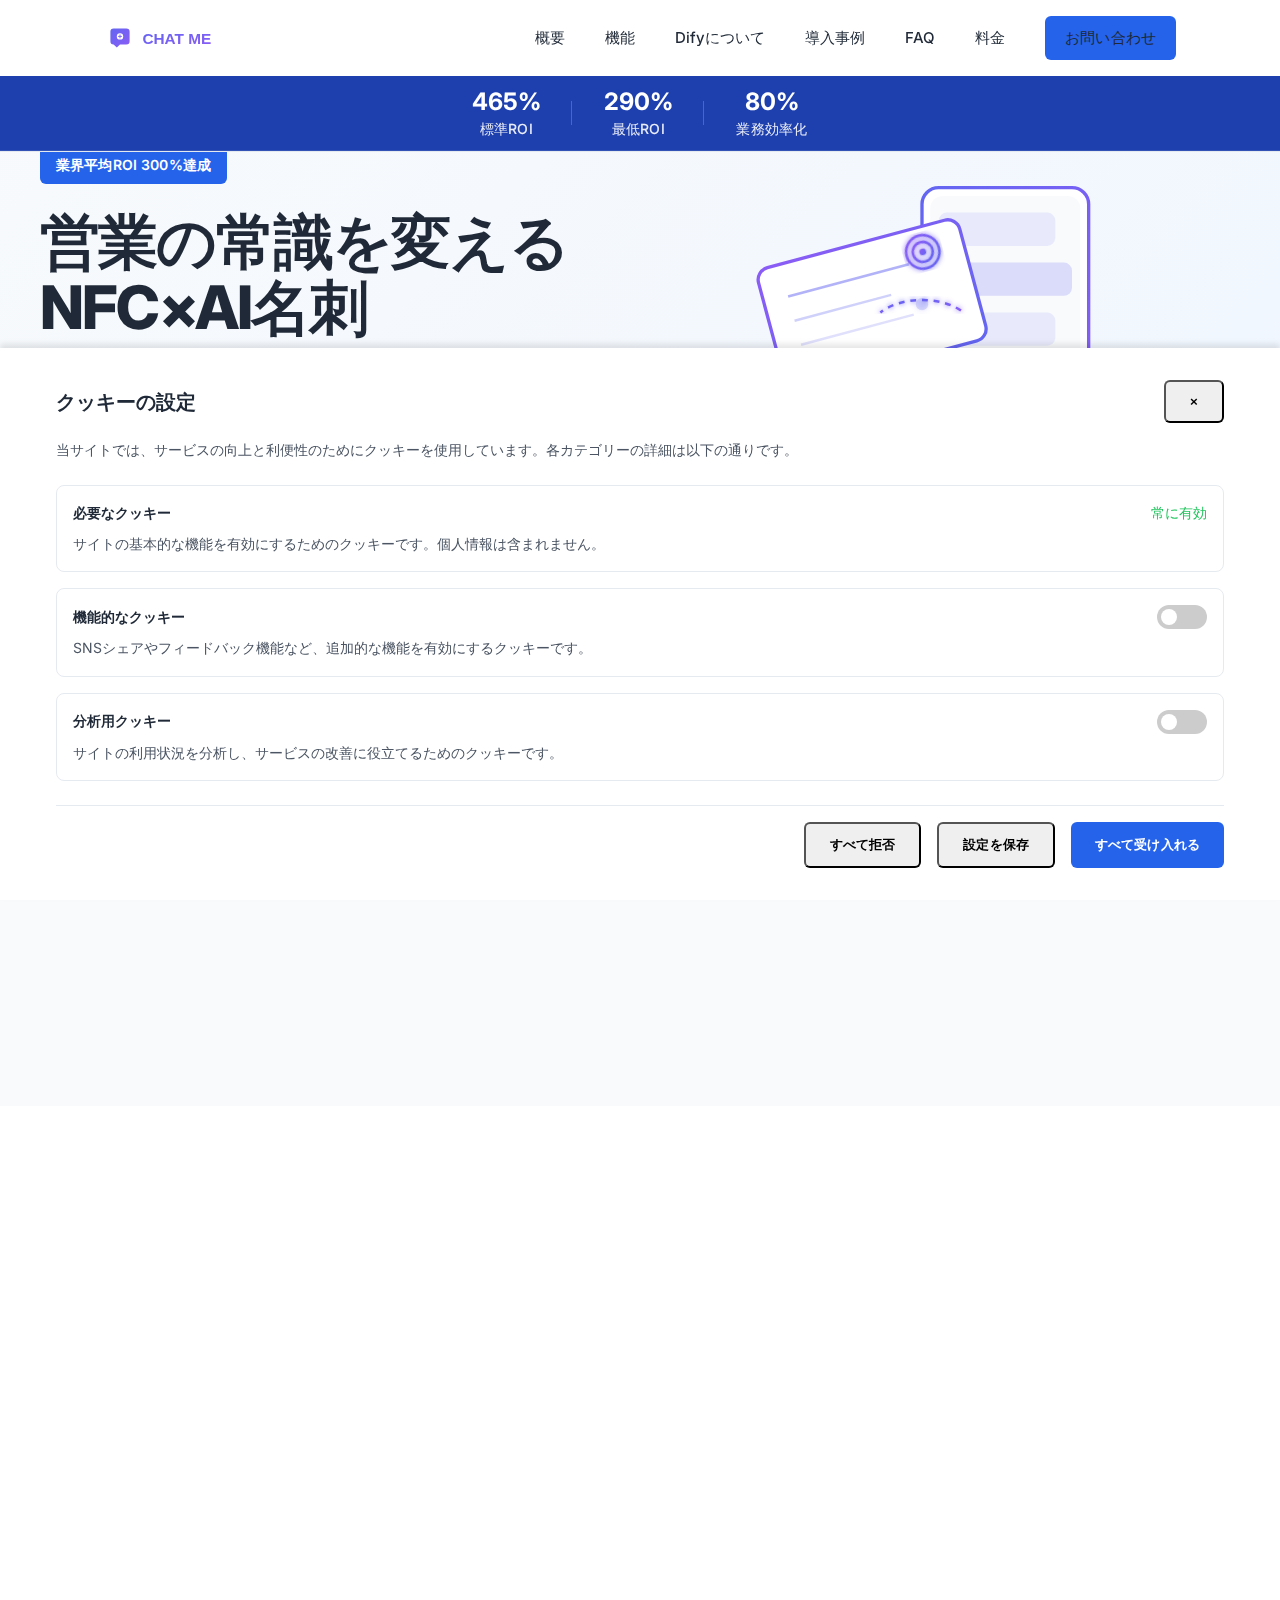
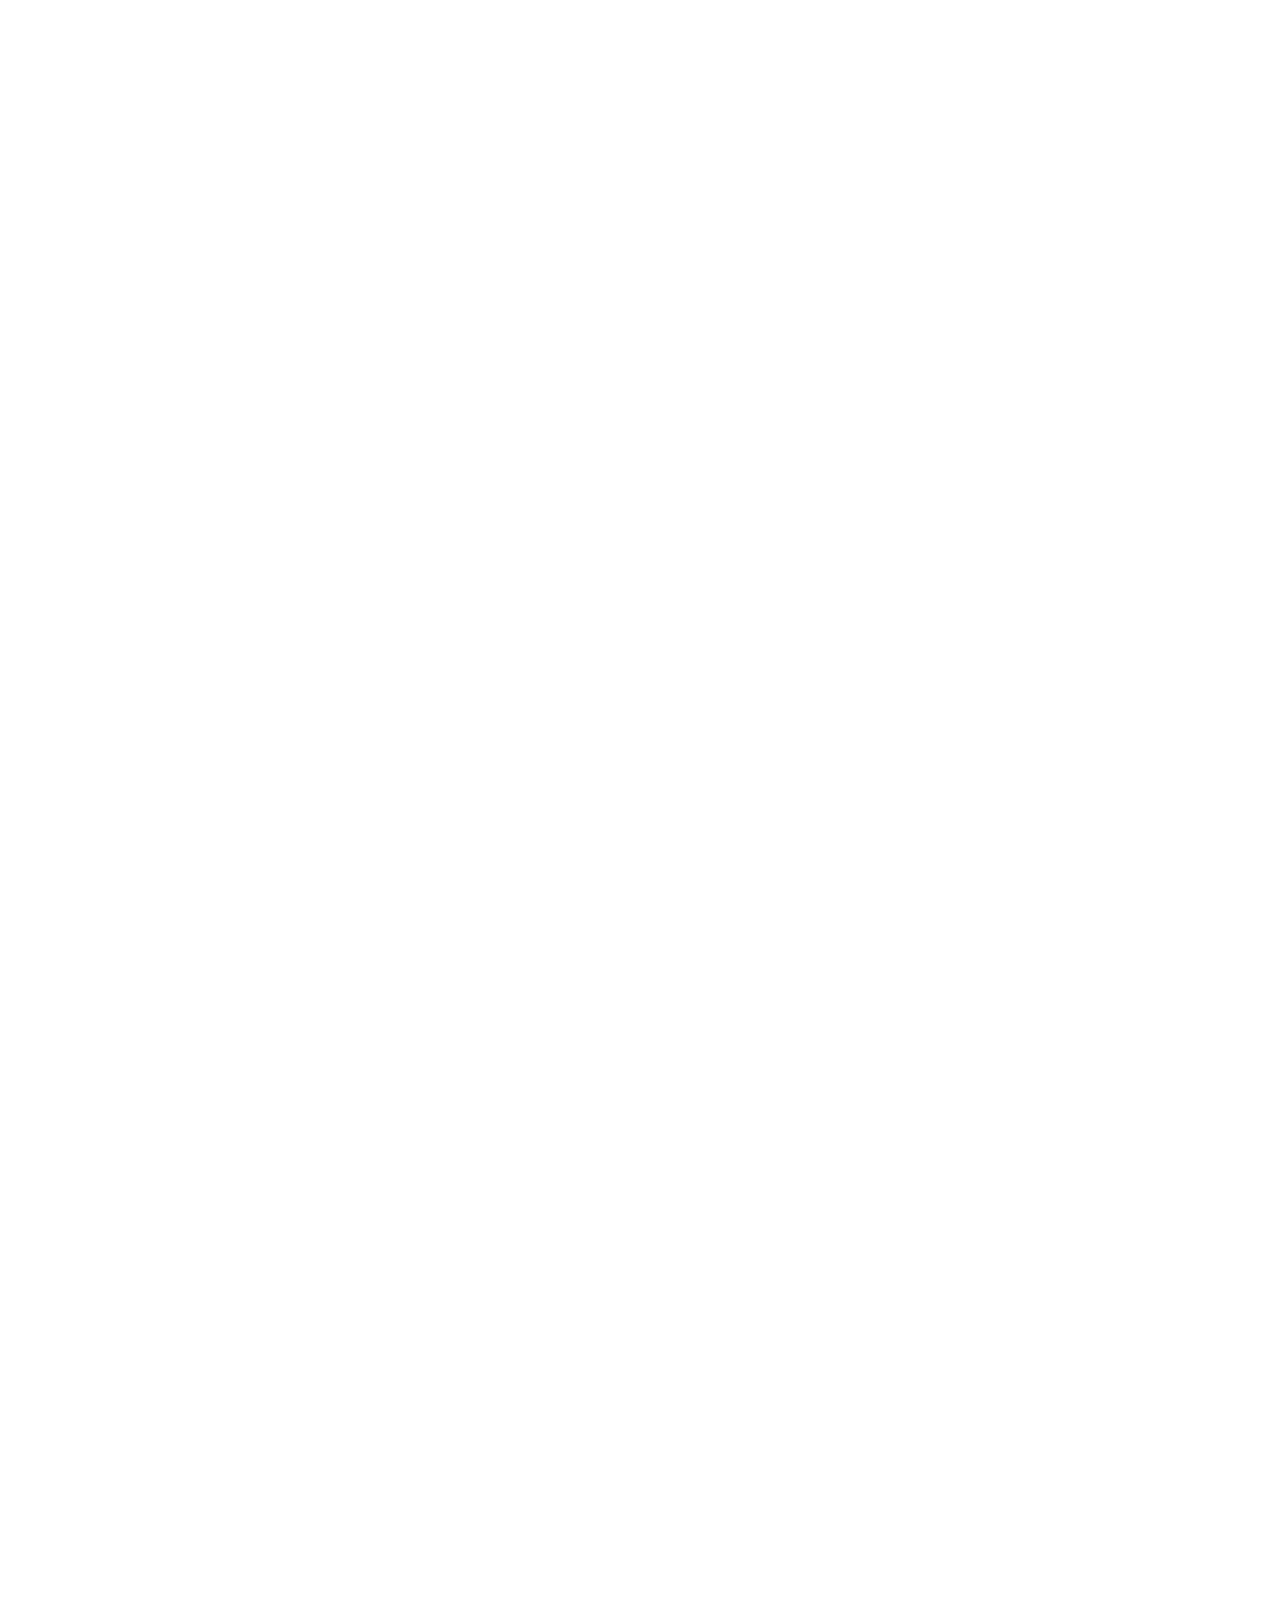
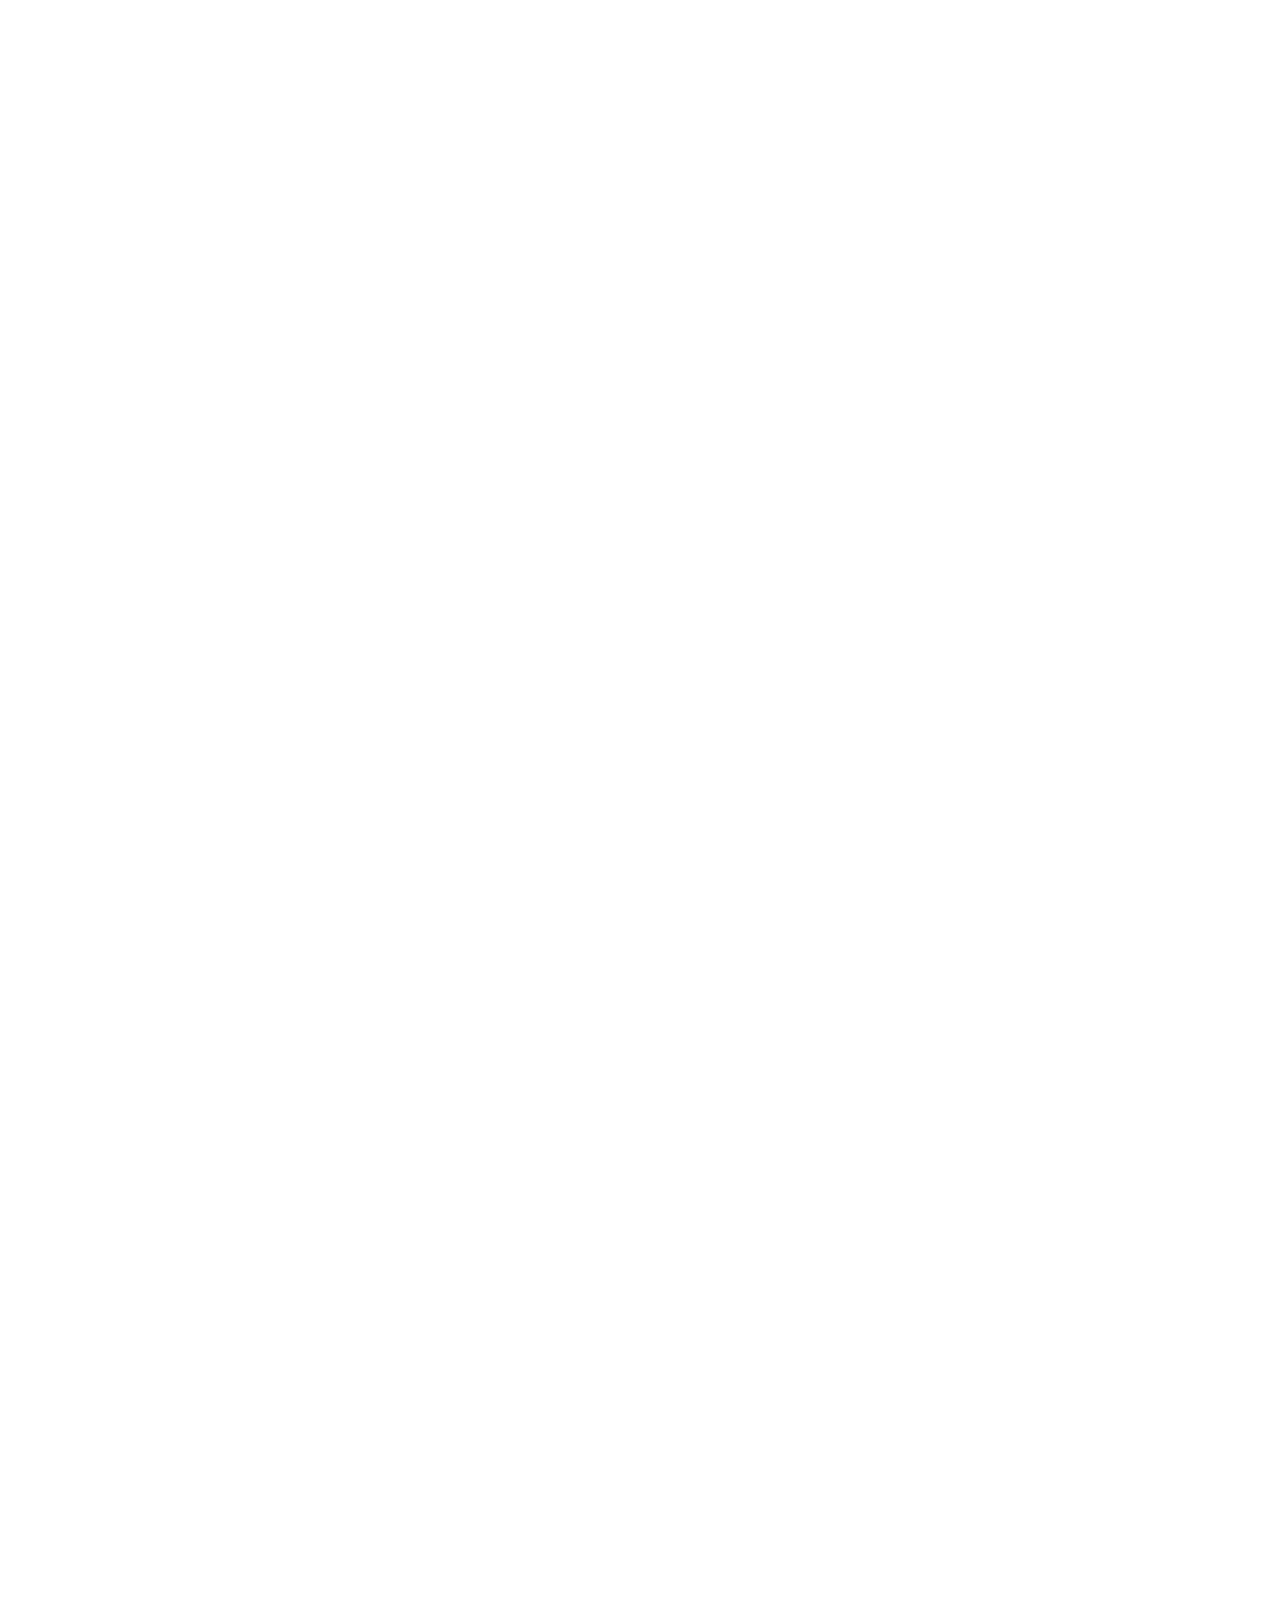
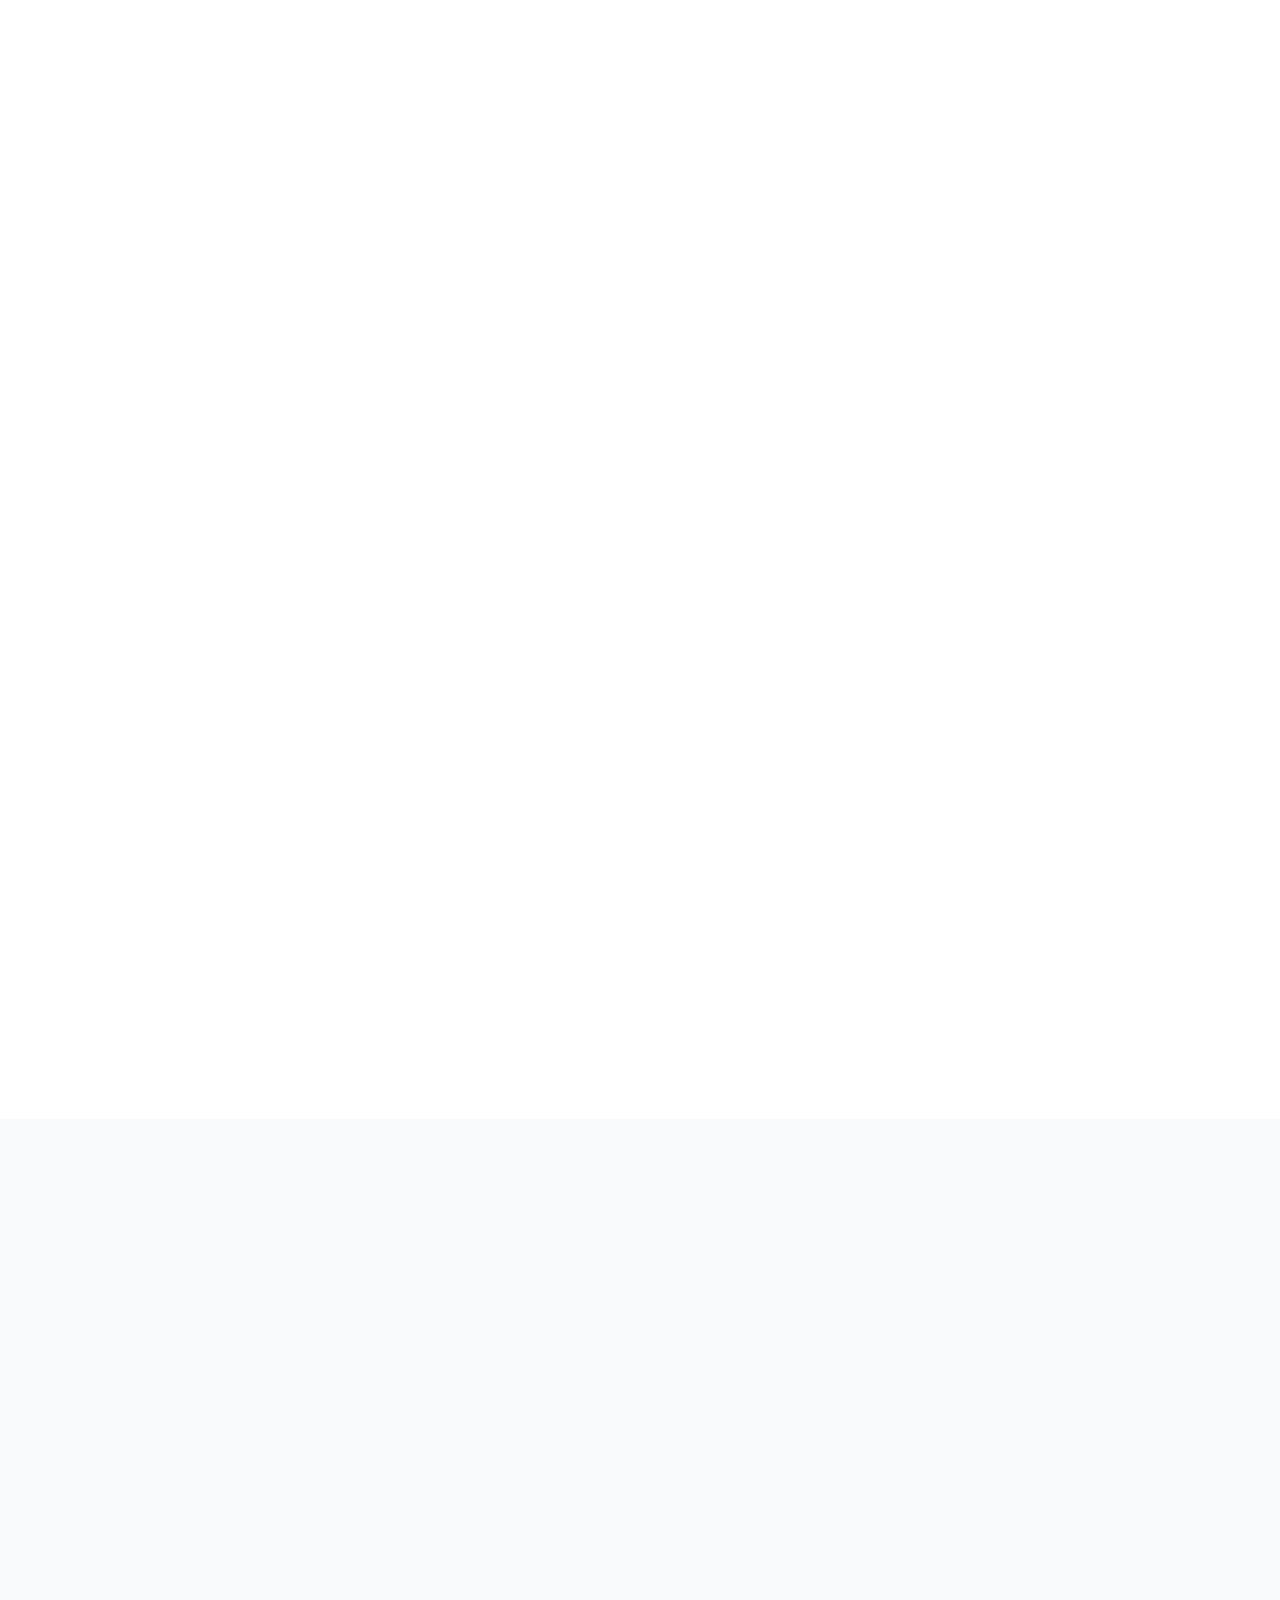
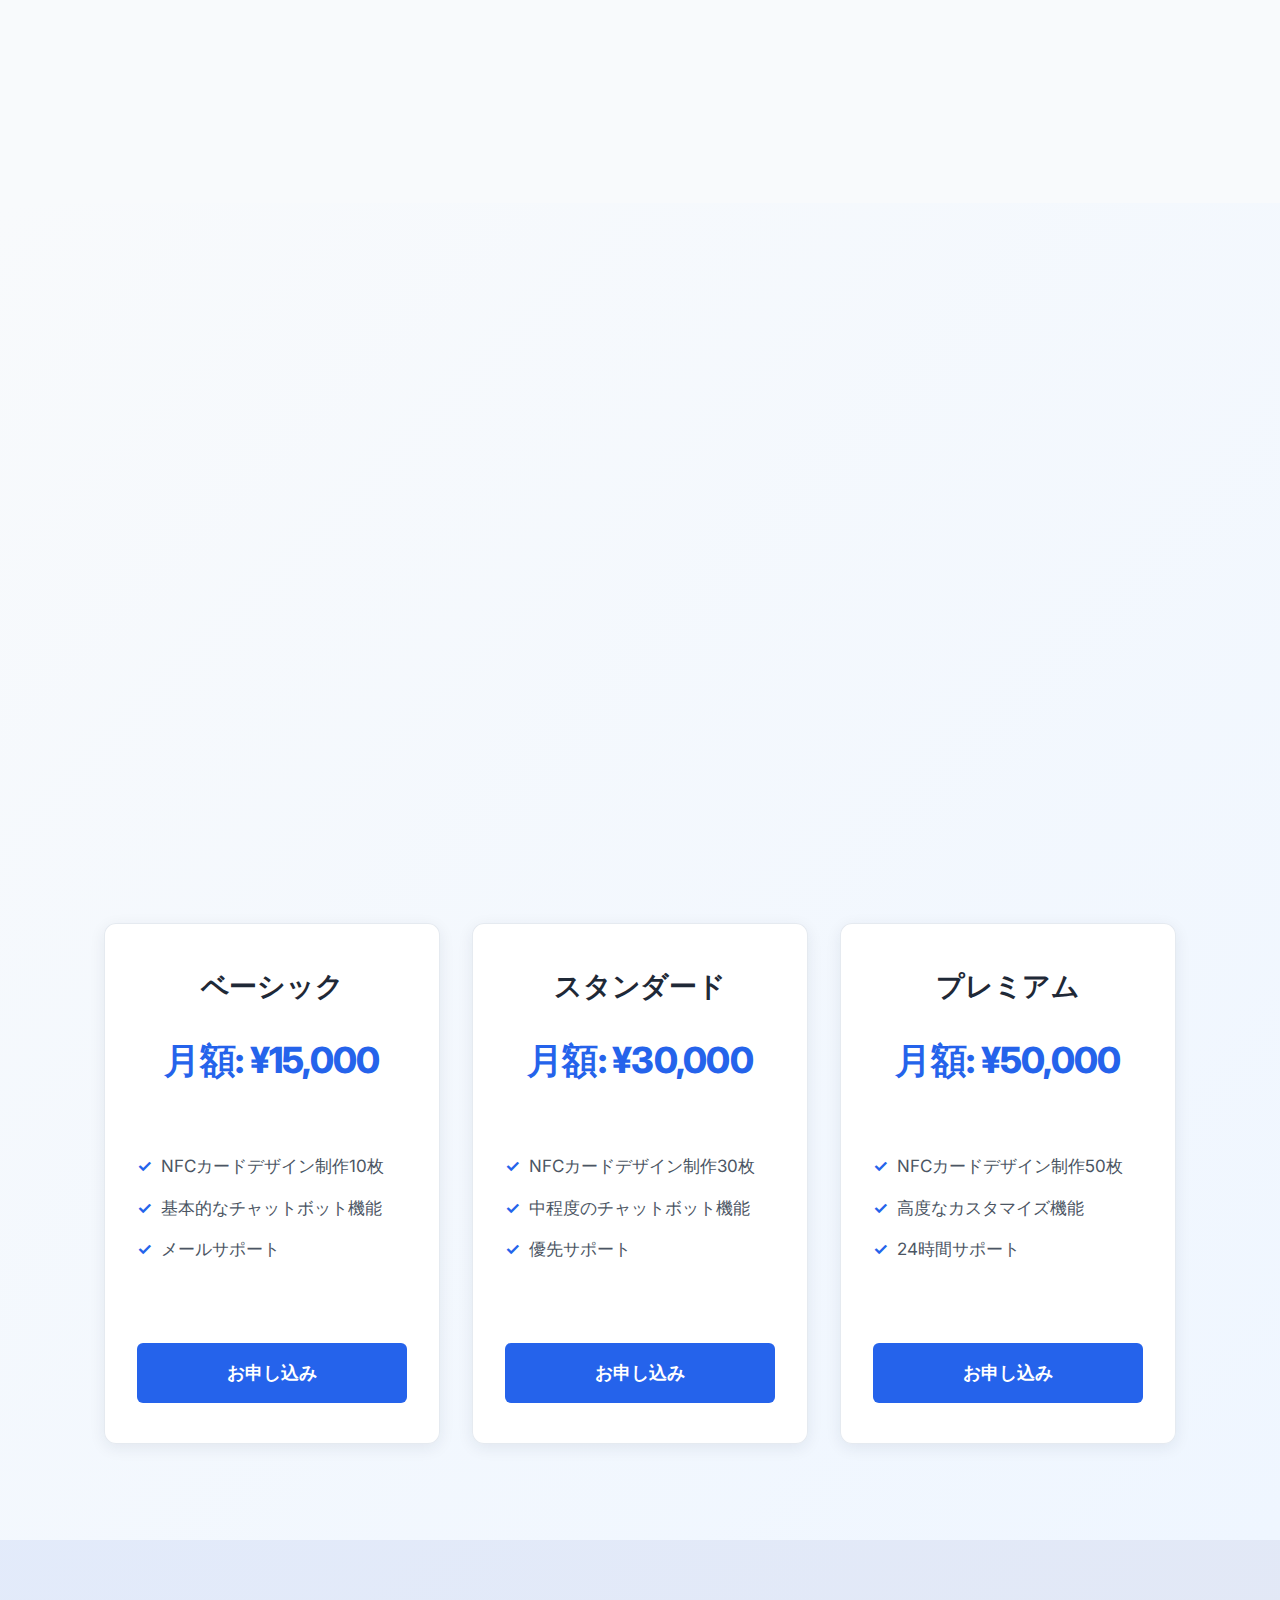
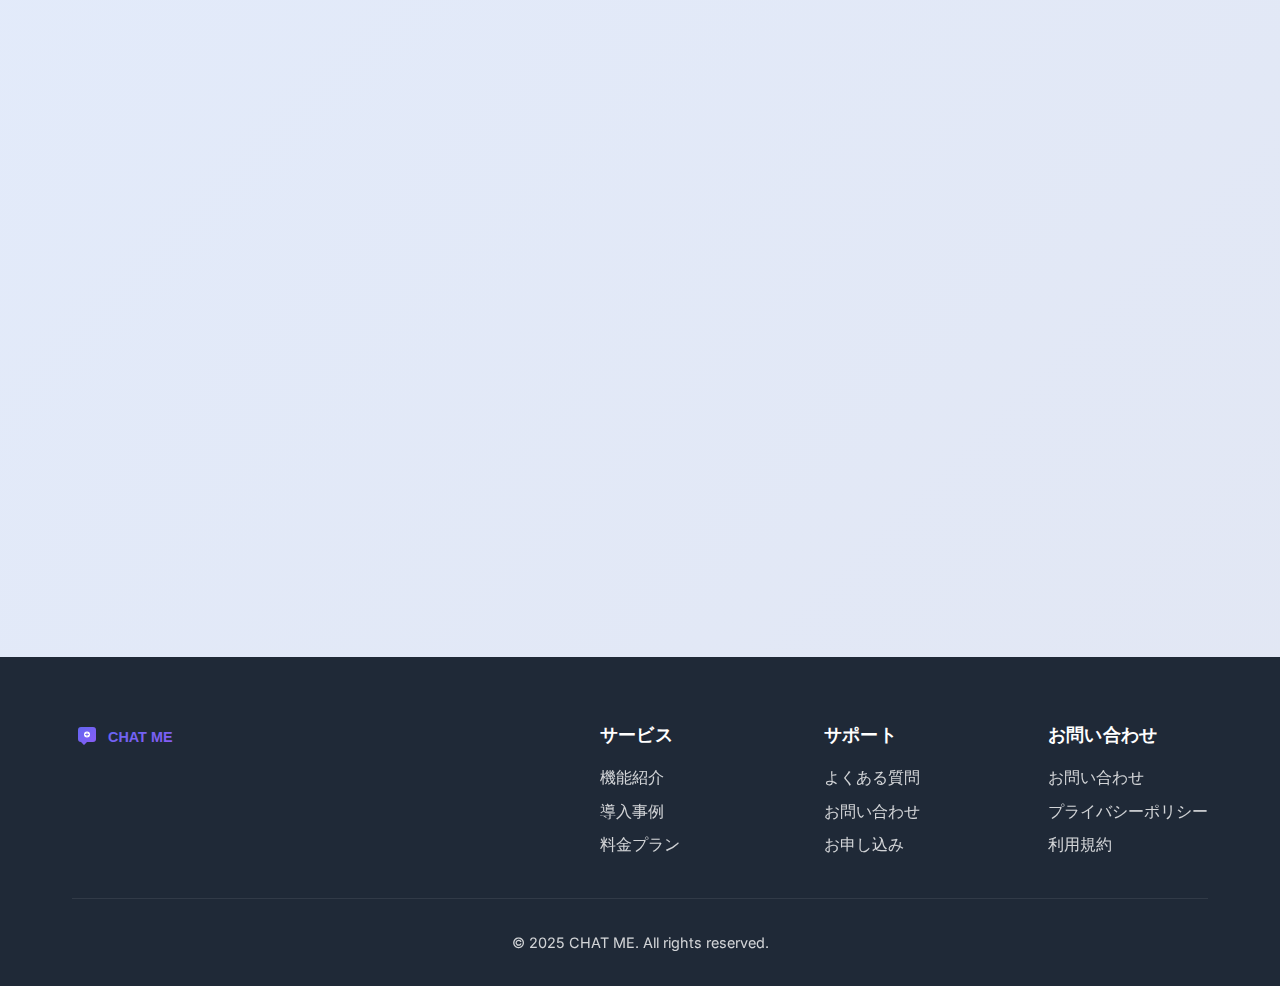
==== commit 61dcf249: "Change section title from '主な機能' to '提供するサービス'" ====
--- a/index.html
+++ b/index.html
@@ -116,7 +116,7 @@
         <!-- Features Section -->
         <section id="features" class="features">
             <div class="container">
-                <h2 class="section-title animate-on-scroll">主な機能</h2>
+                <h2 class="section-title animate-on-scroll">提供するサービス</h2>
                 <div class="features-grid">
                     <div class="feature-card animate-on-scroll">
                         <img src="assets/images/feature-ai-card.svg" alt="AIチャットボット名刺" class="feature-icon">
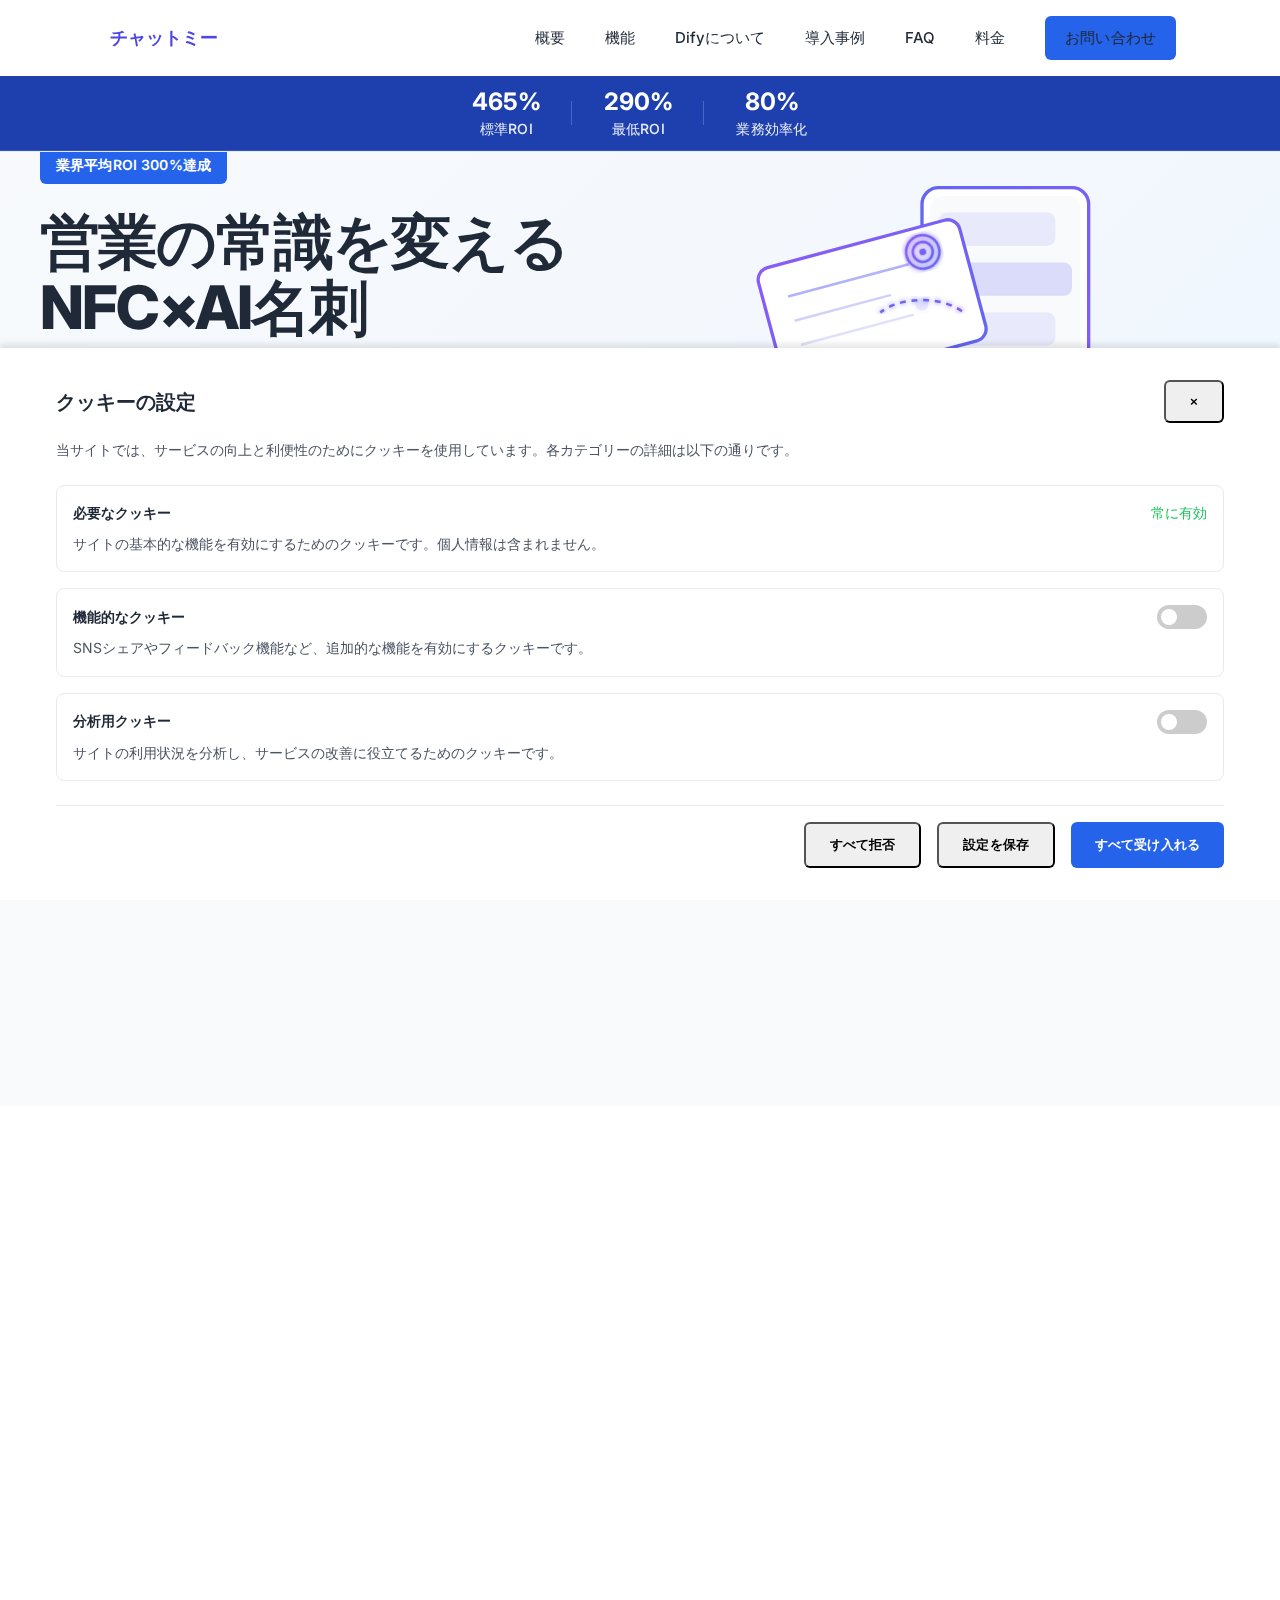
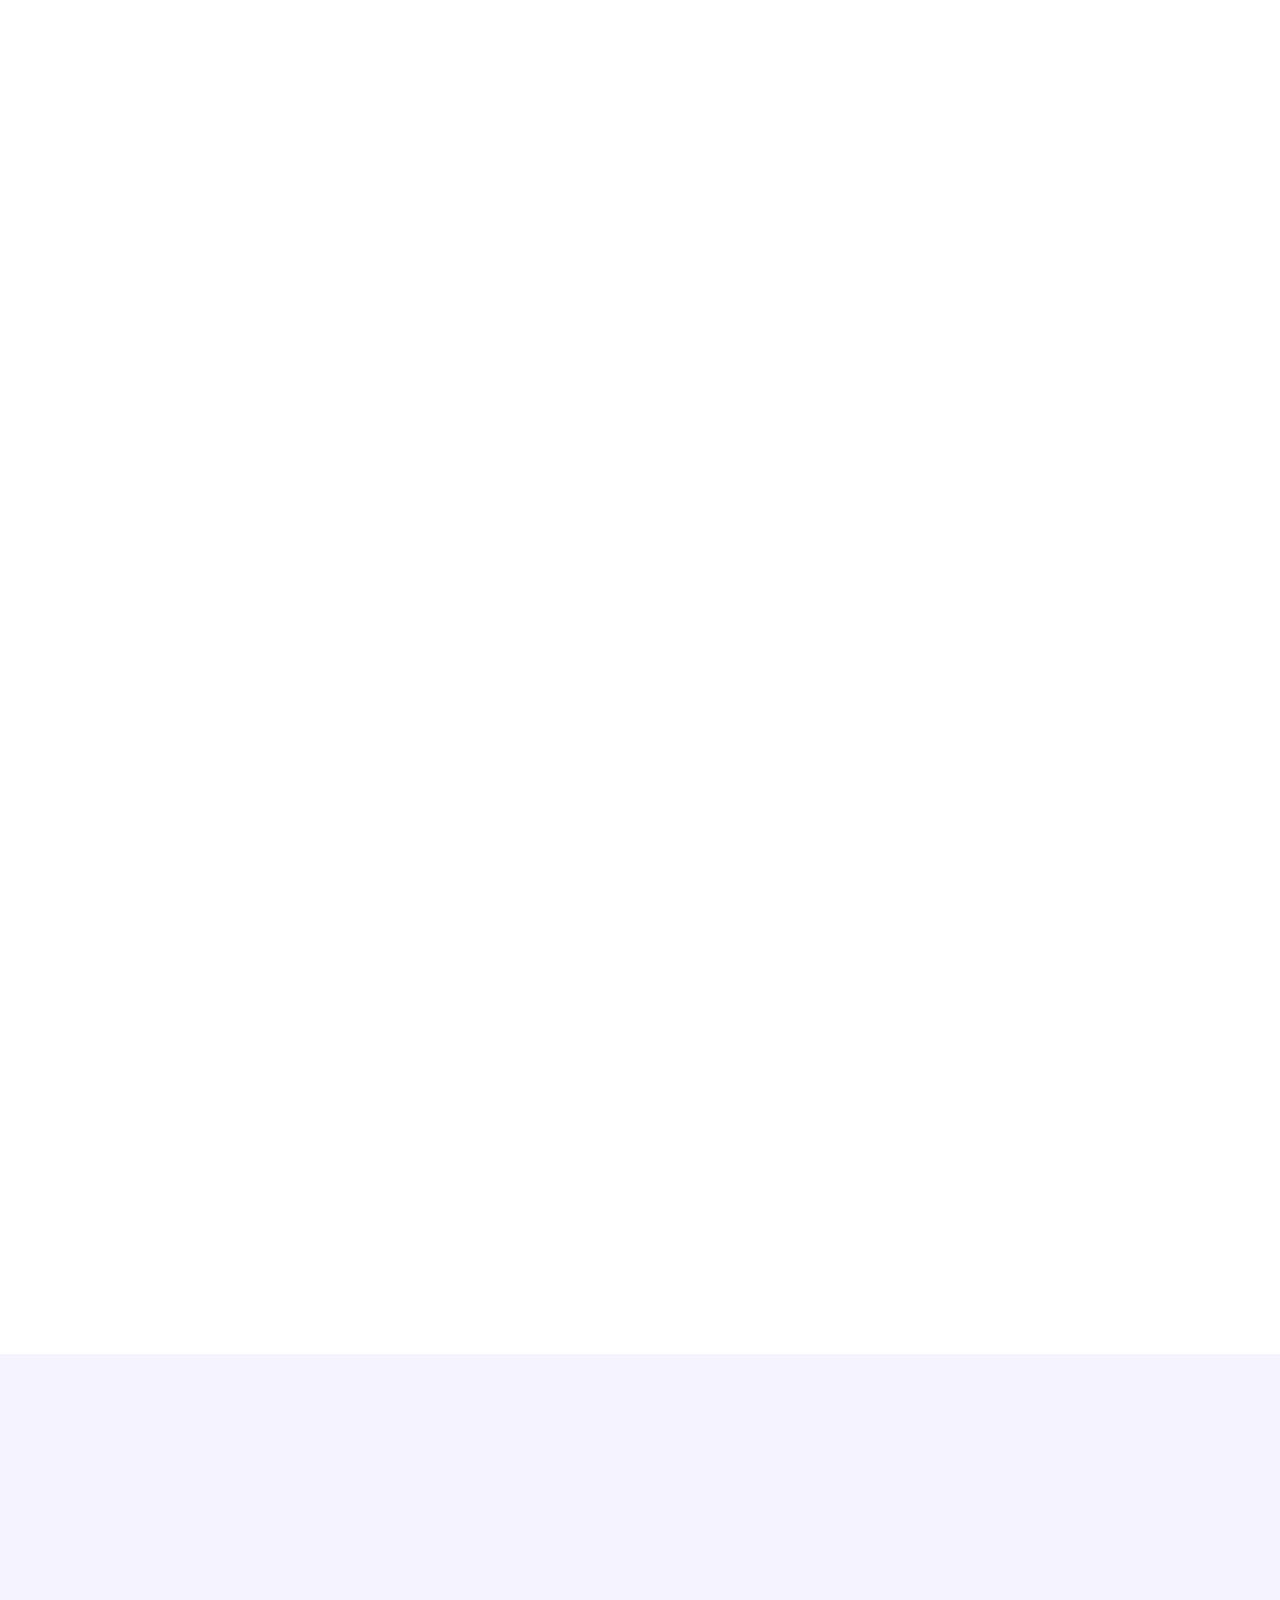
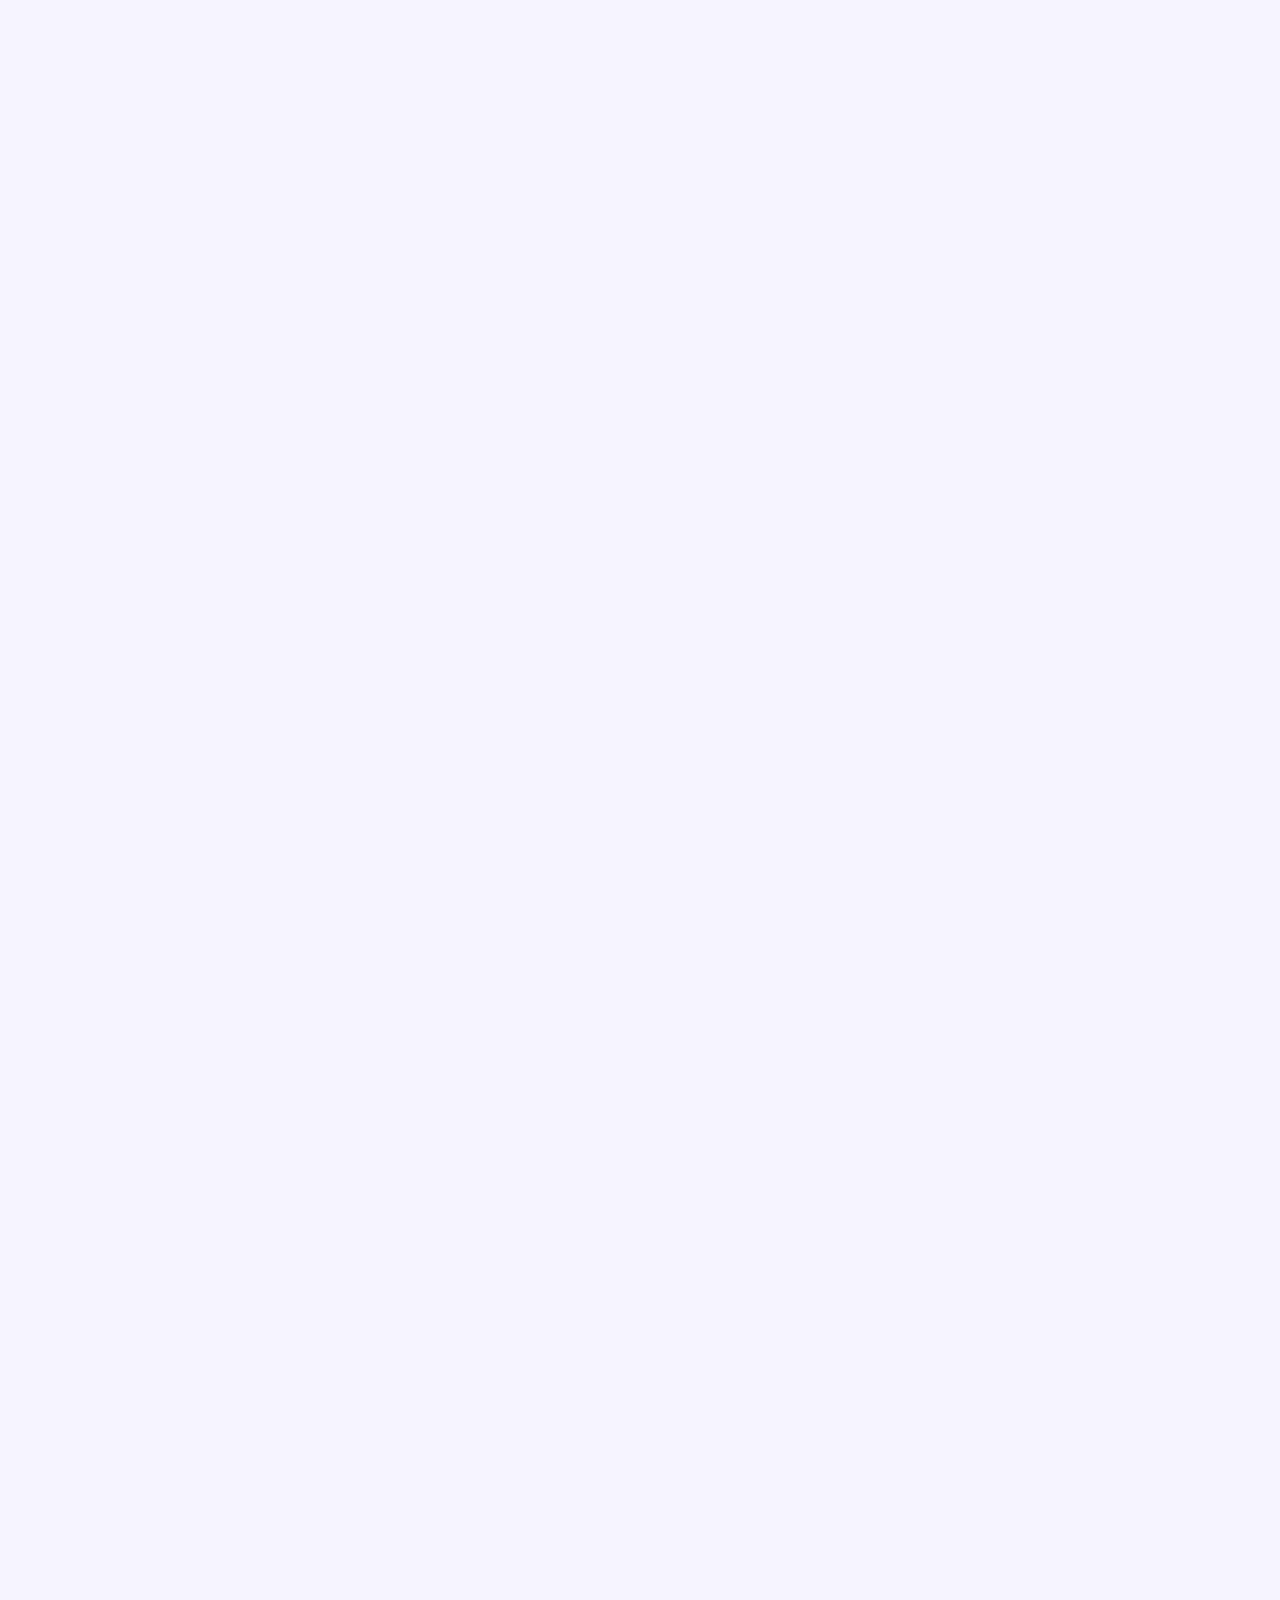
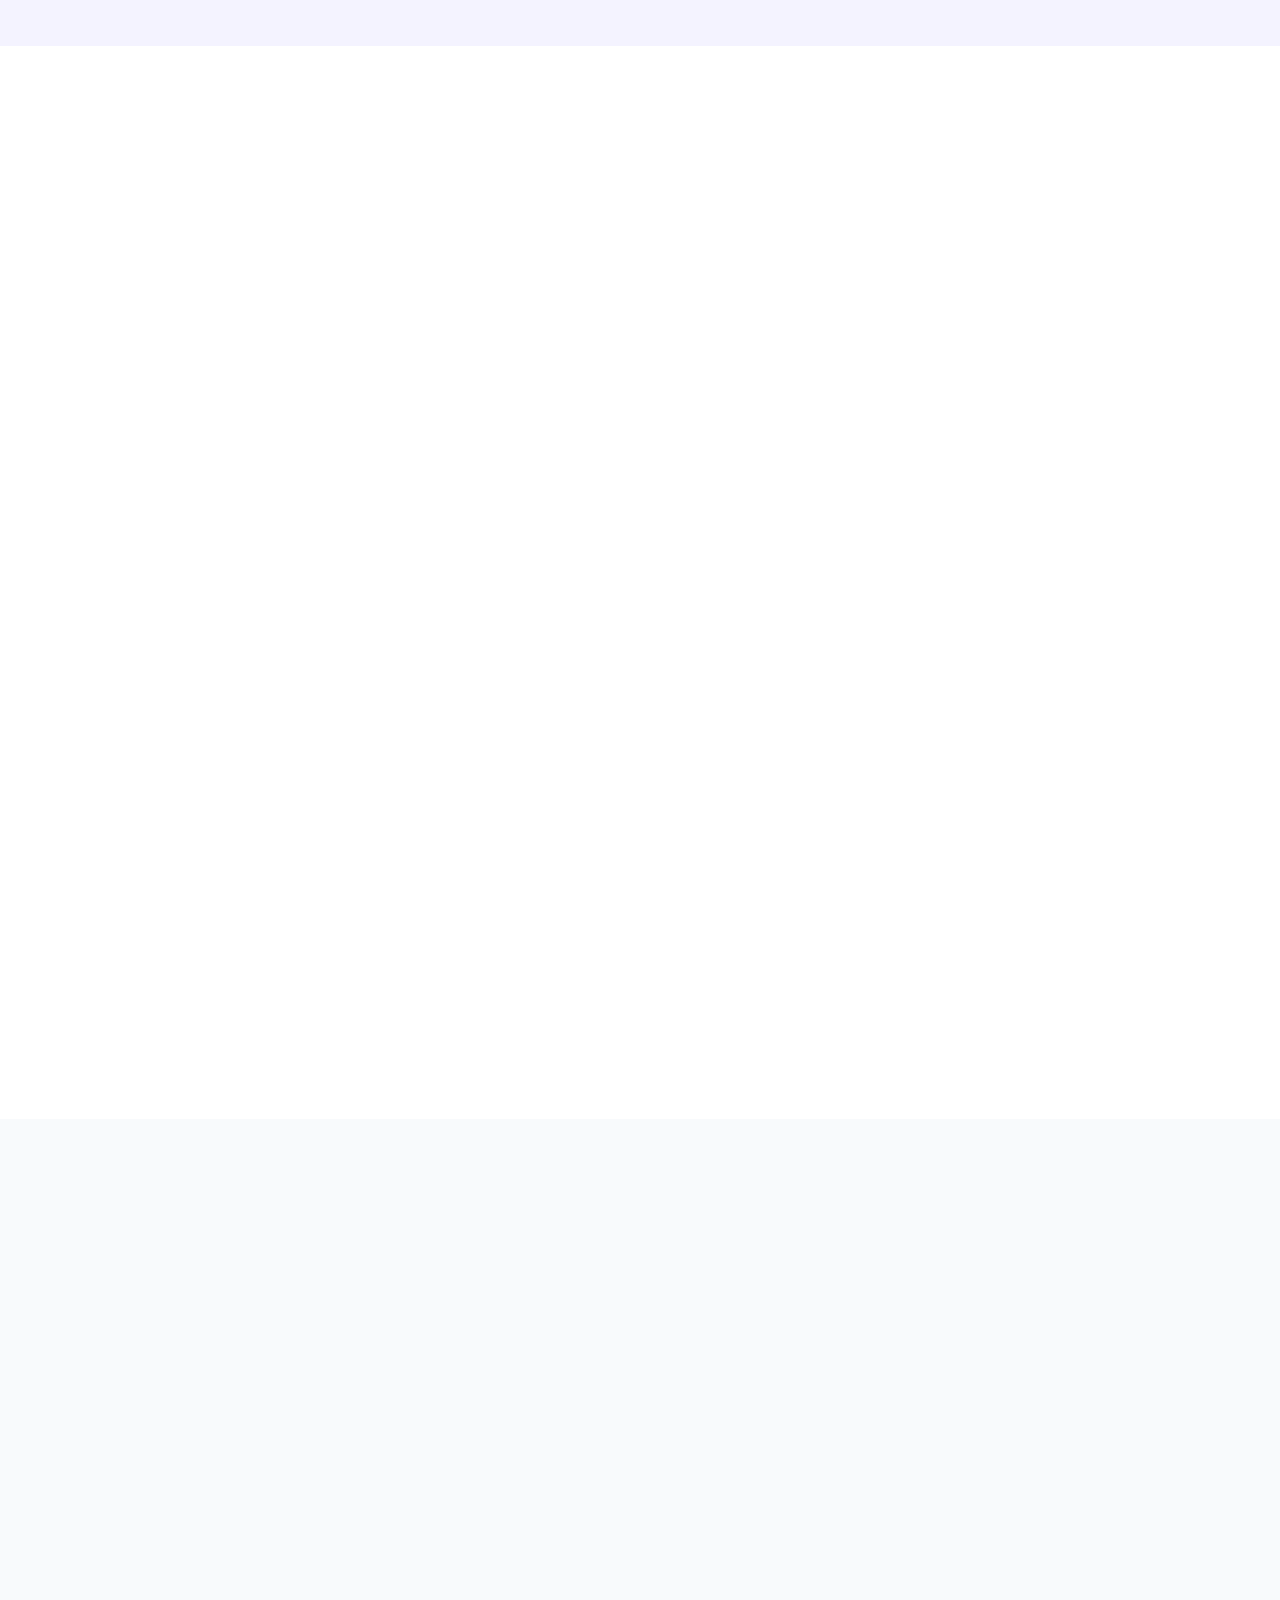
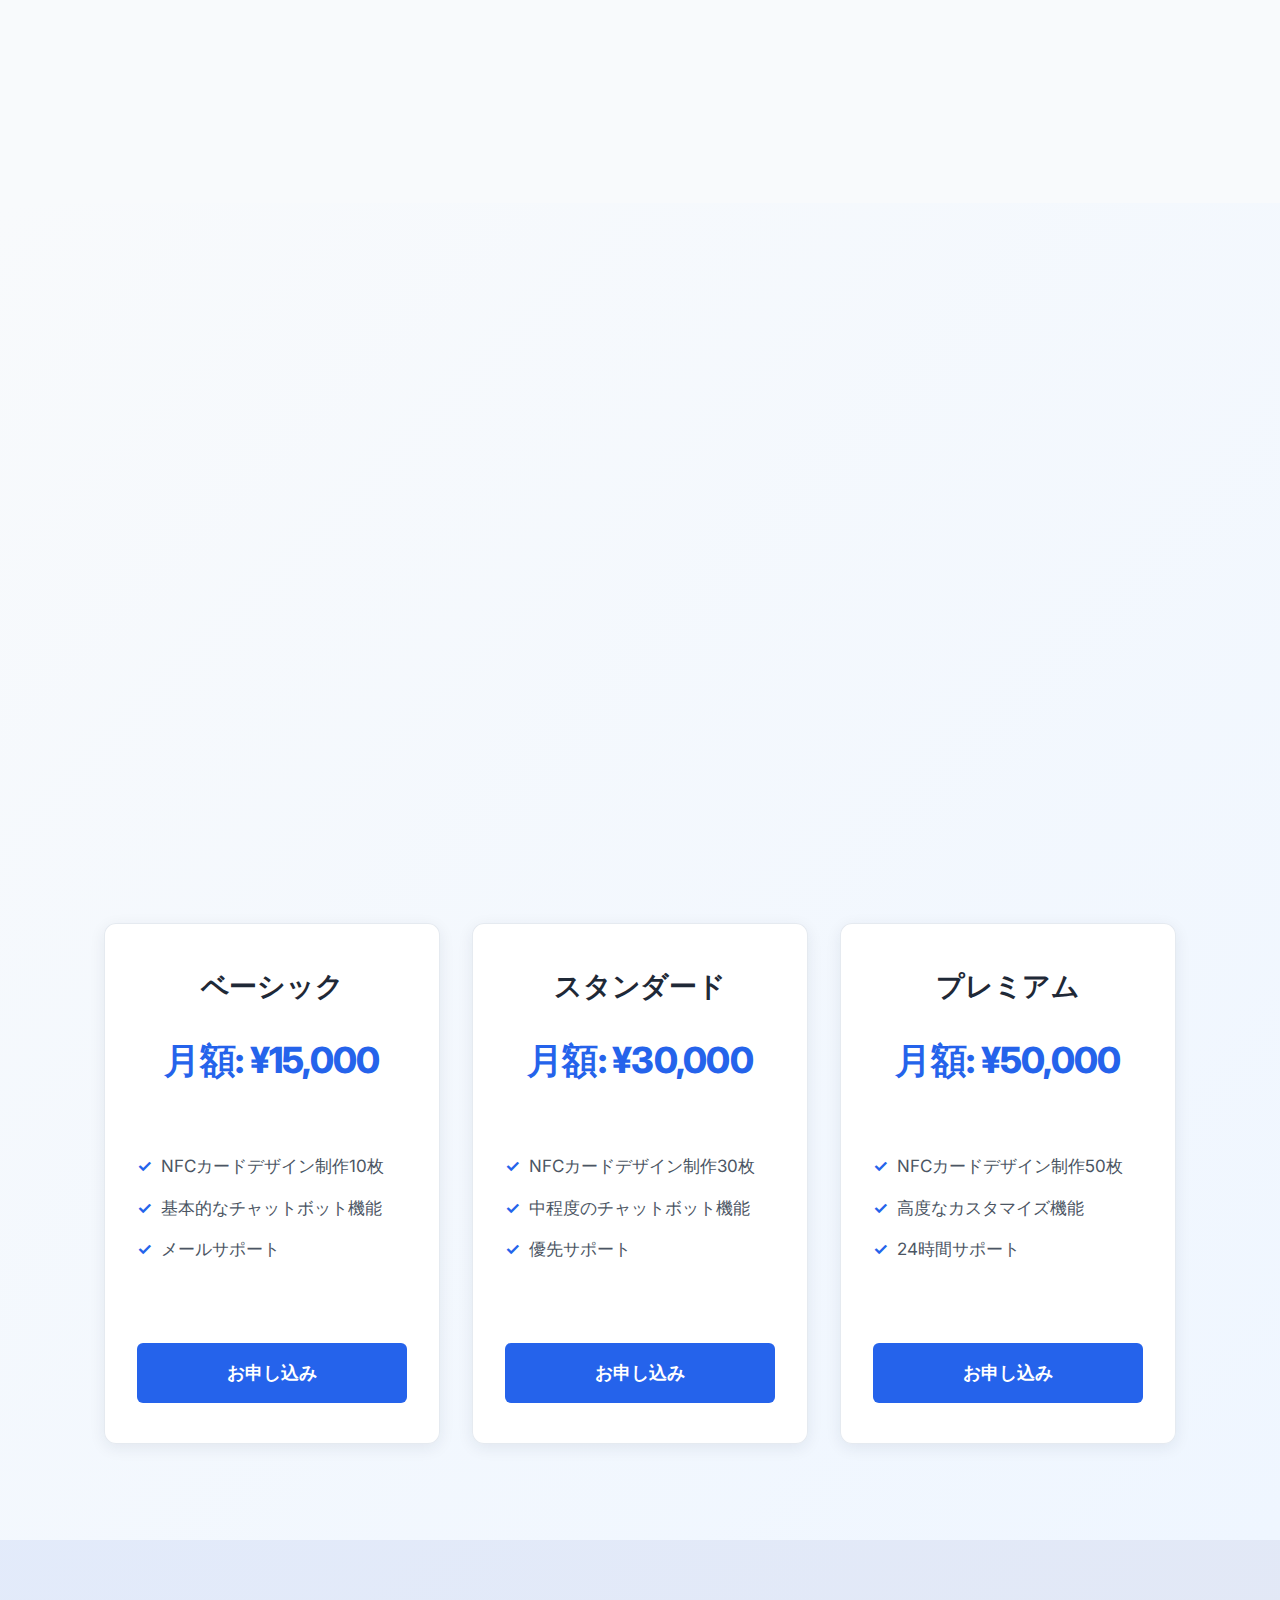
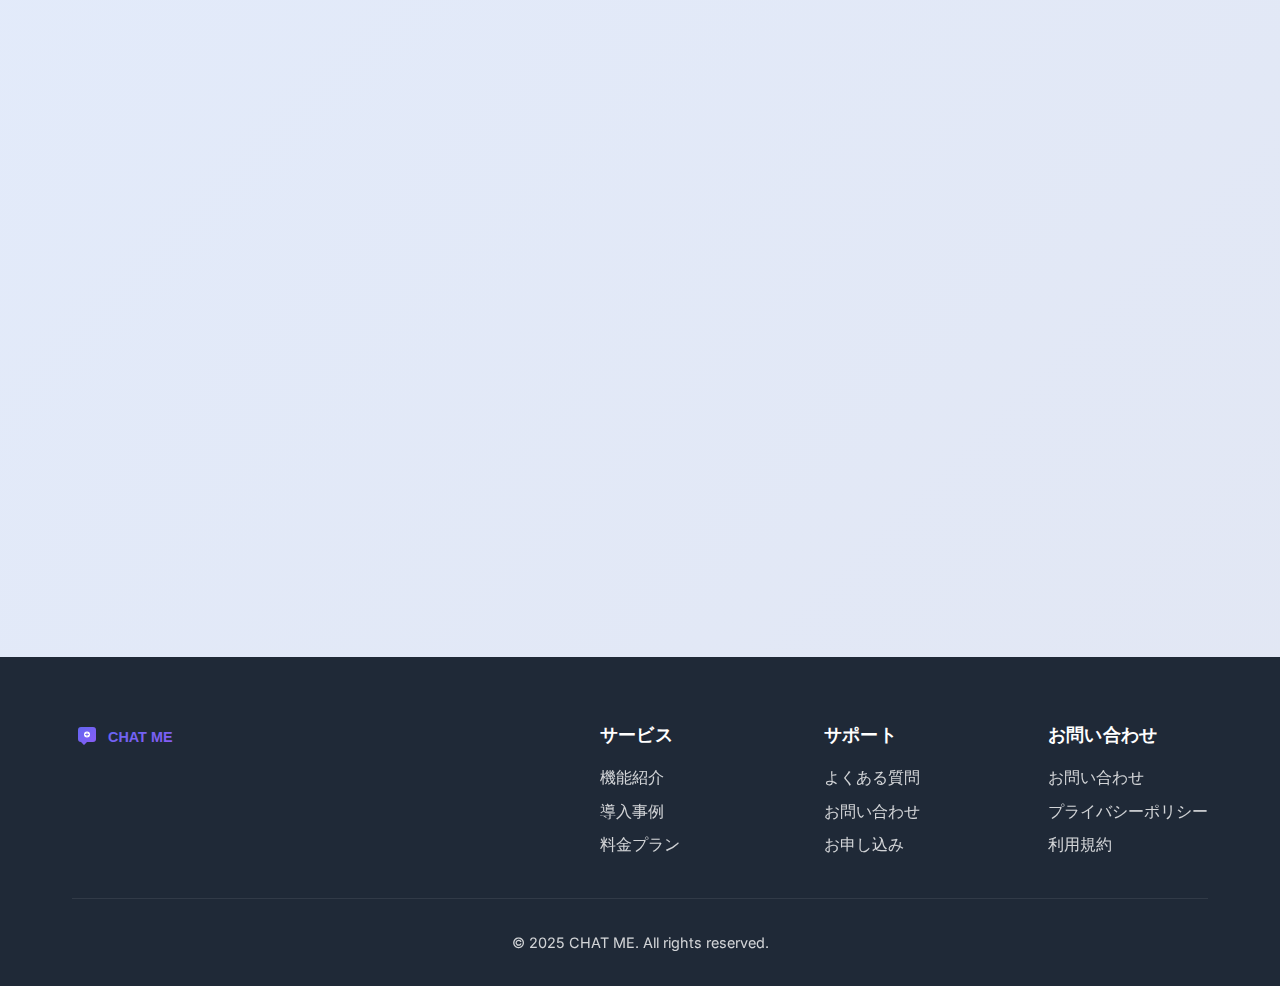
==== commit 139d969c: "Update to simple Japanese logo" ====
--- a/index.html
+++ b/index.html
@@ -18,7 +18,7 @@
     <header class="header">
         <nav class="nav-container">
             <div class="logo">
-                <img src="assets/images/logo.svg" alt="CHAT ME Logo" height="40">
+                <img src="assets/images/logo-simple.svg" alt="チャットミー" height="40">
             </div>
             <button class="mobile-menu-toggle" aria-label="メニュー">
                 <span></span>
--- a/styles.css
+++ b/styles.css
@@ -1295,6 +1295,10 @@
     border-radius: 1.5px;
 }
 
+.dify {
+    background-color: #F4F3FF;
+}
+
 .dify .use-case-card p {
     font-size: 1.05rem;
     line-height: 1.7;
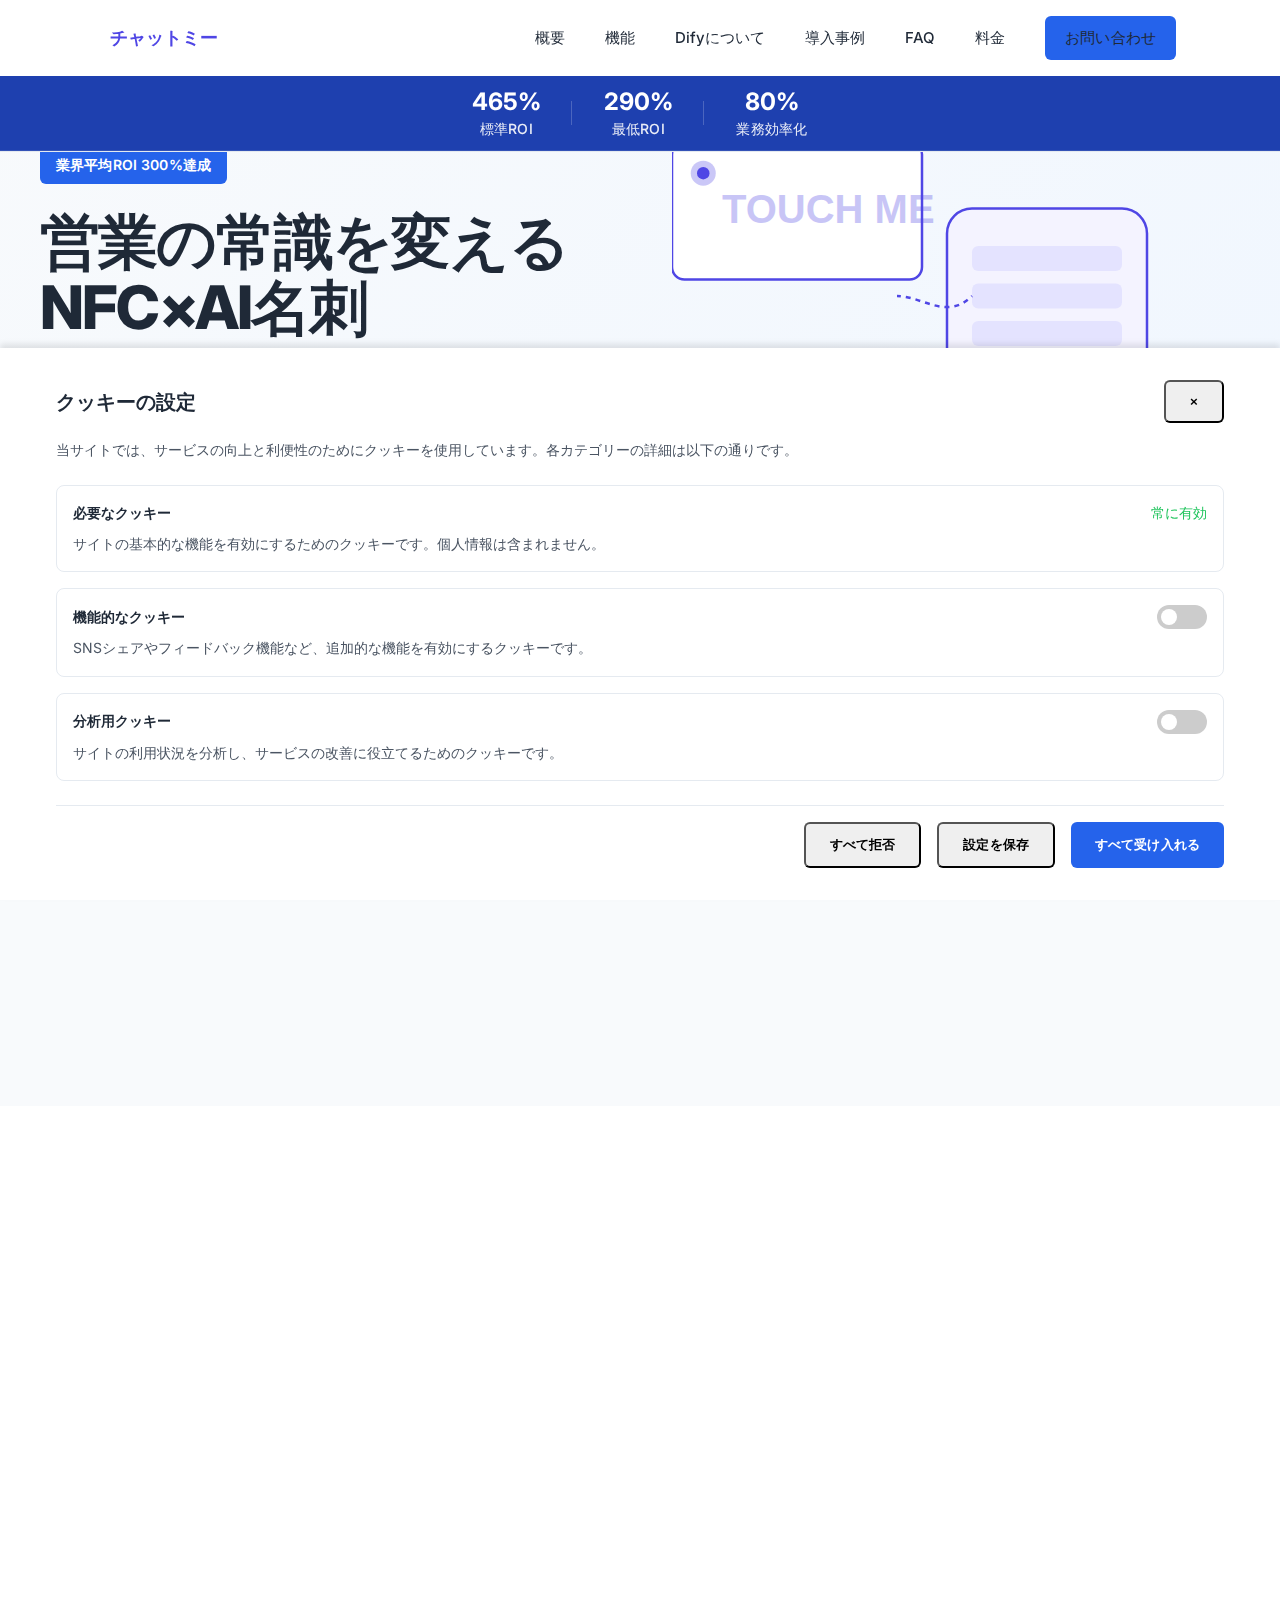
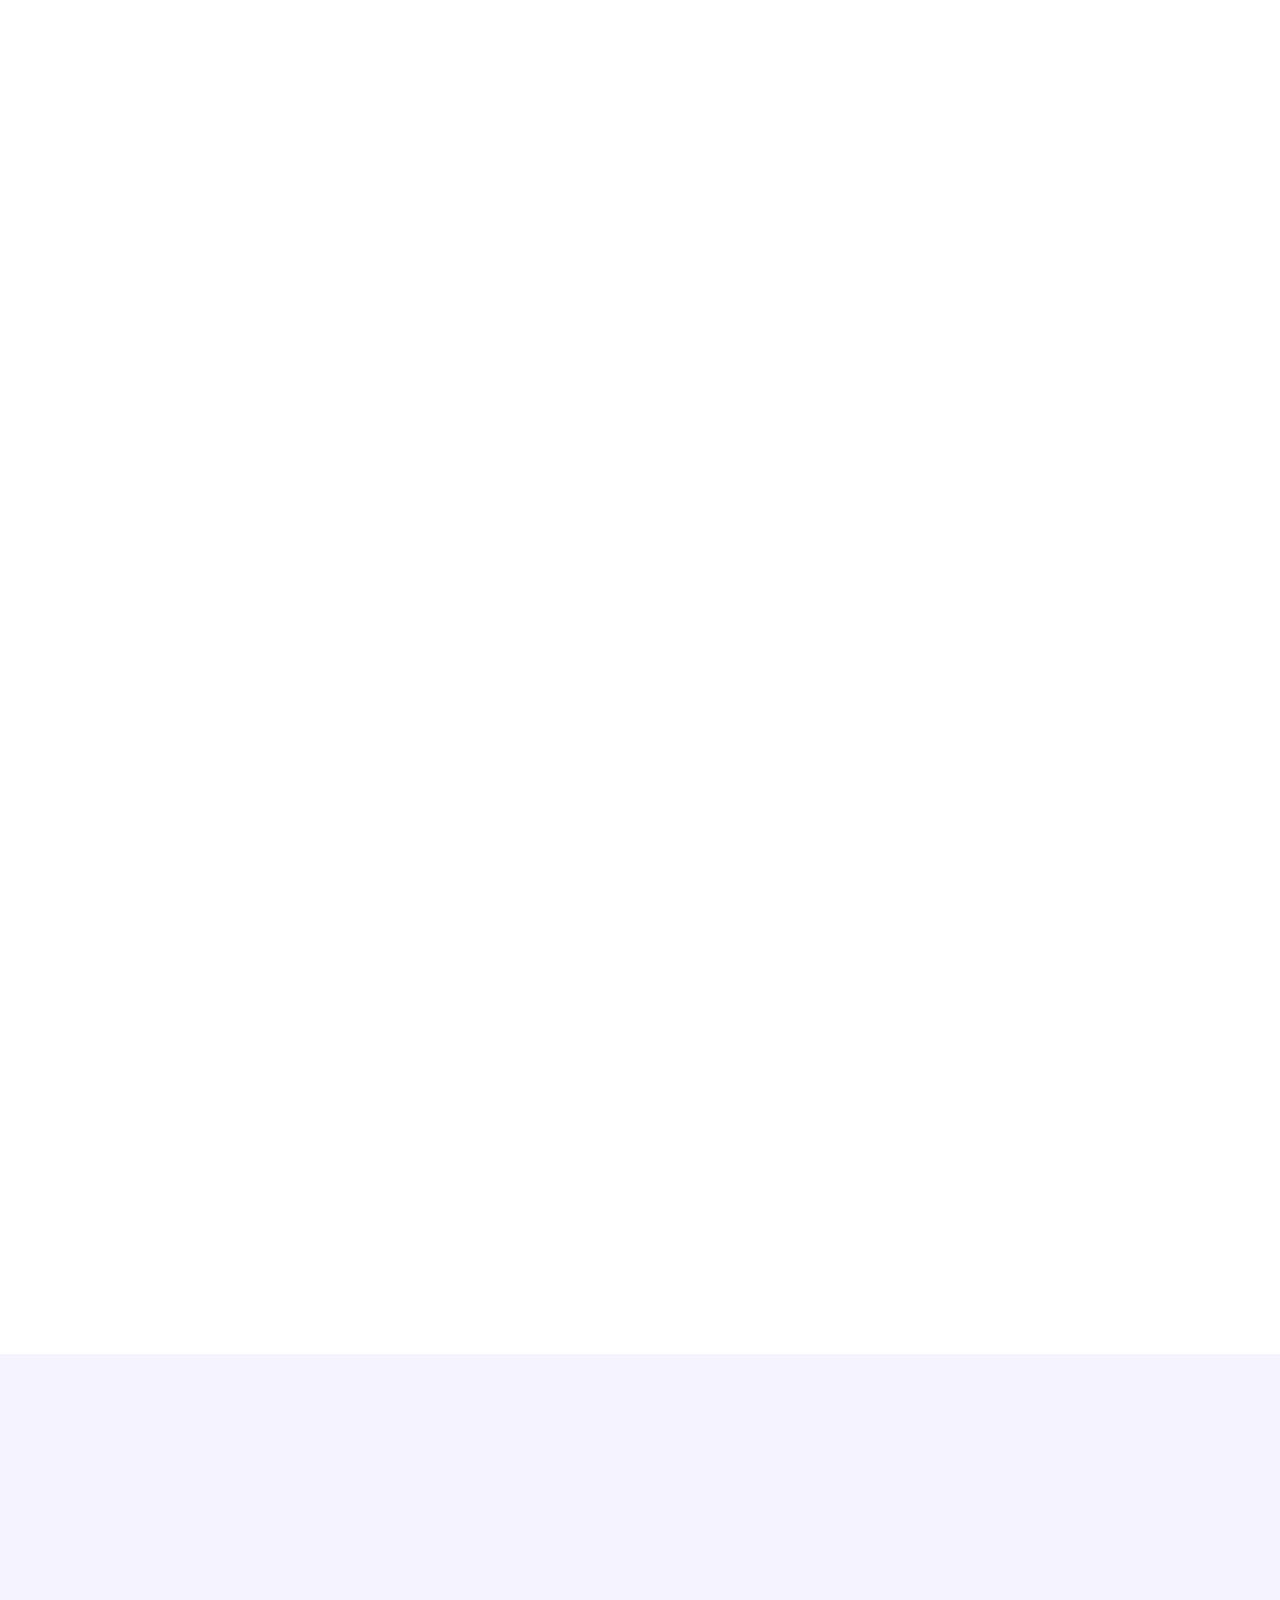
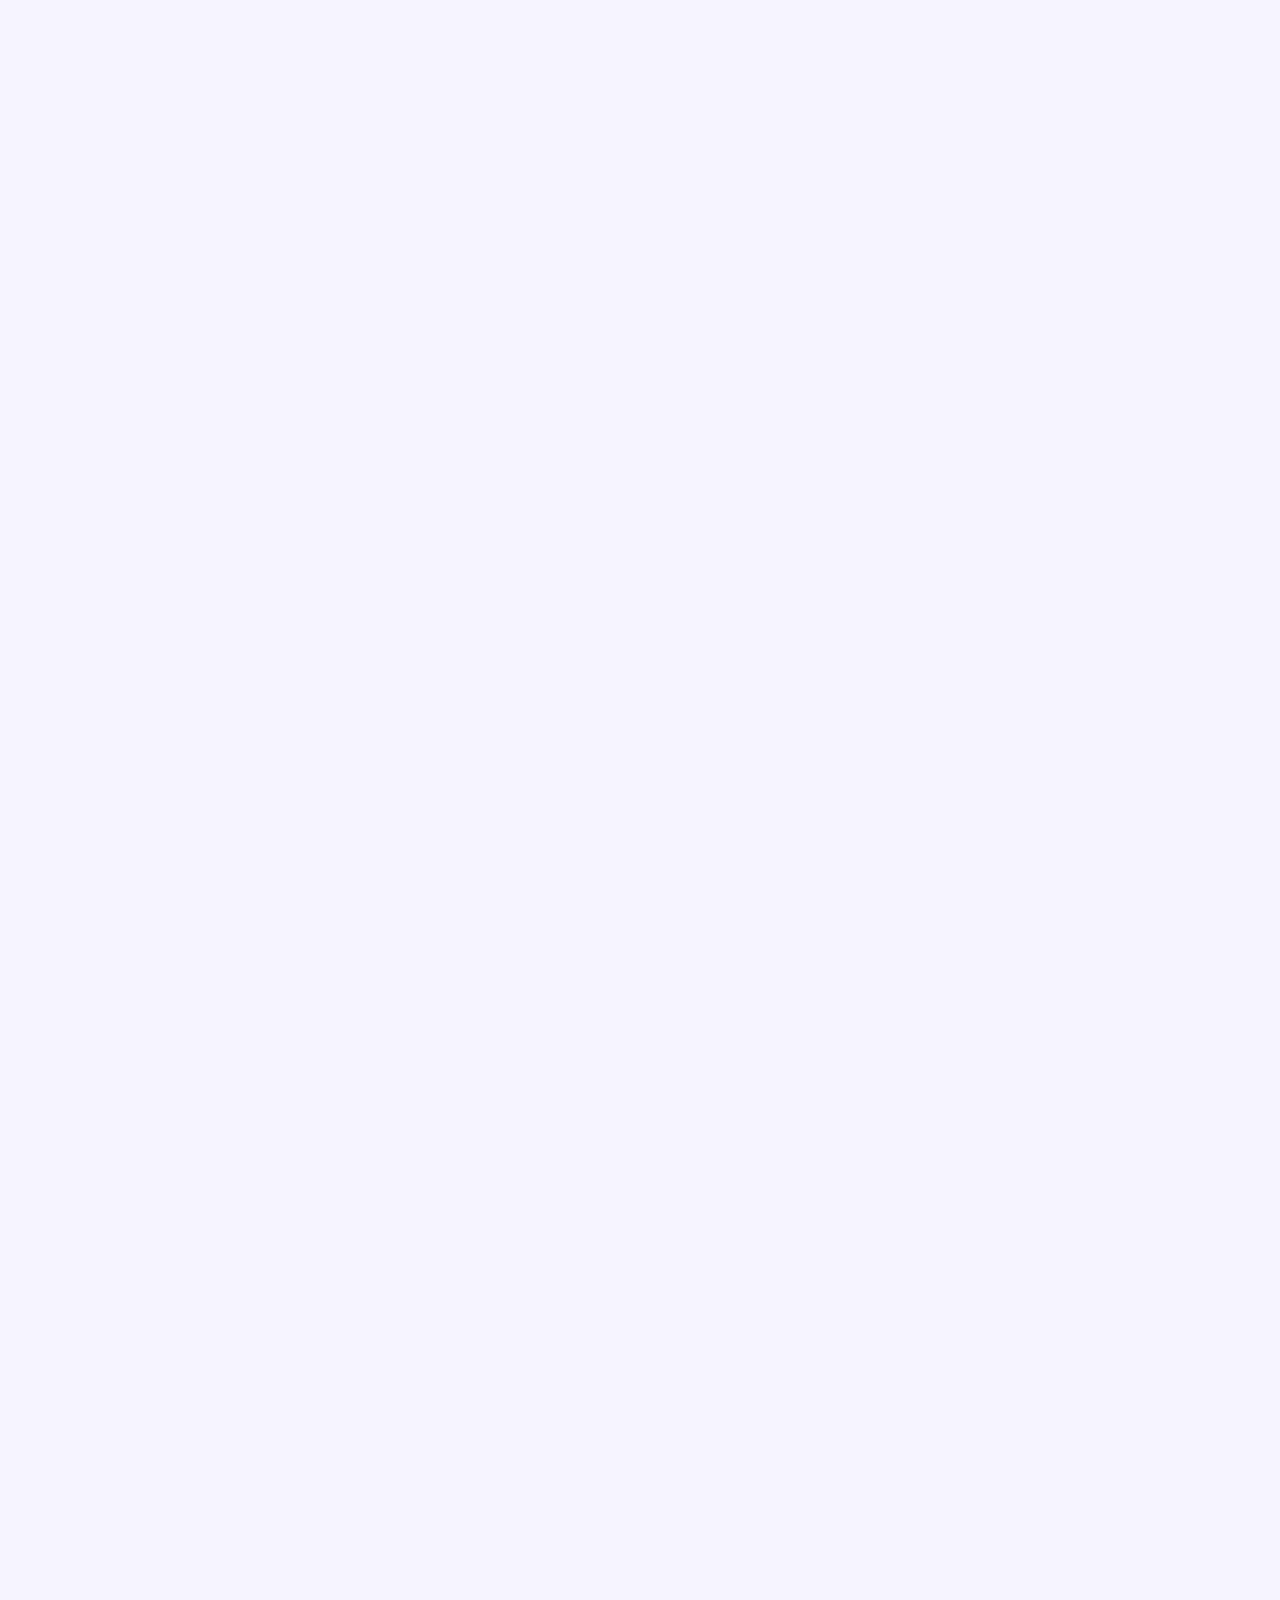
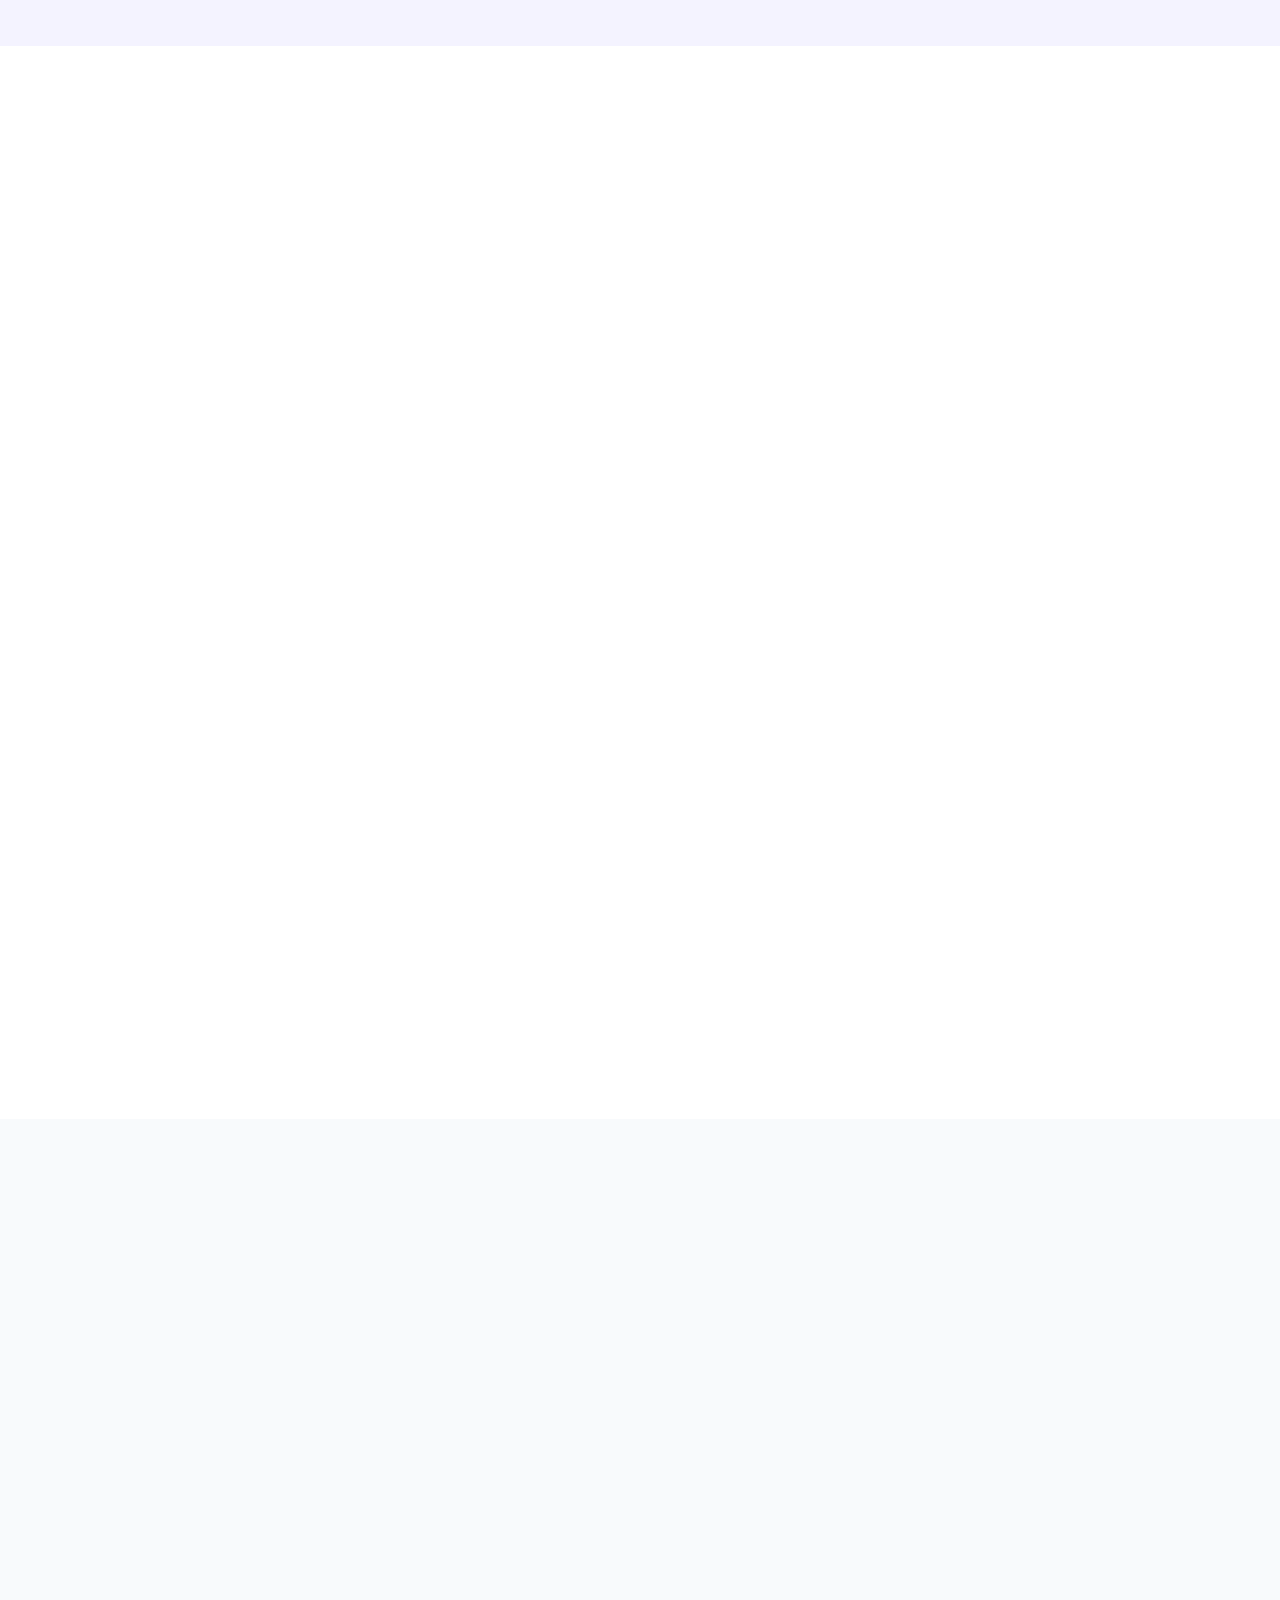
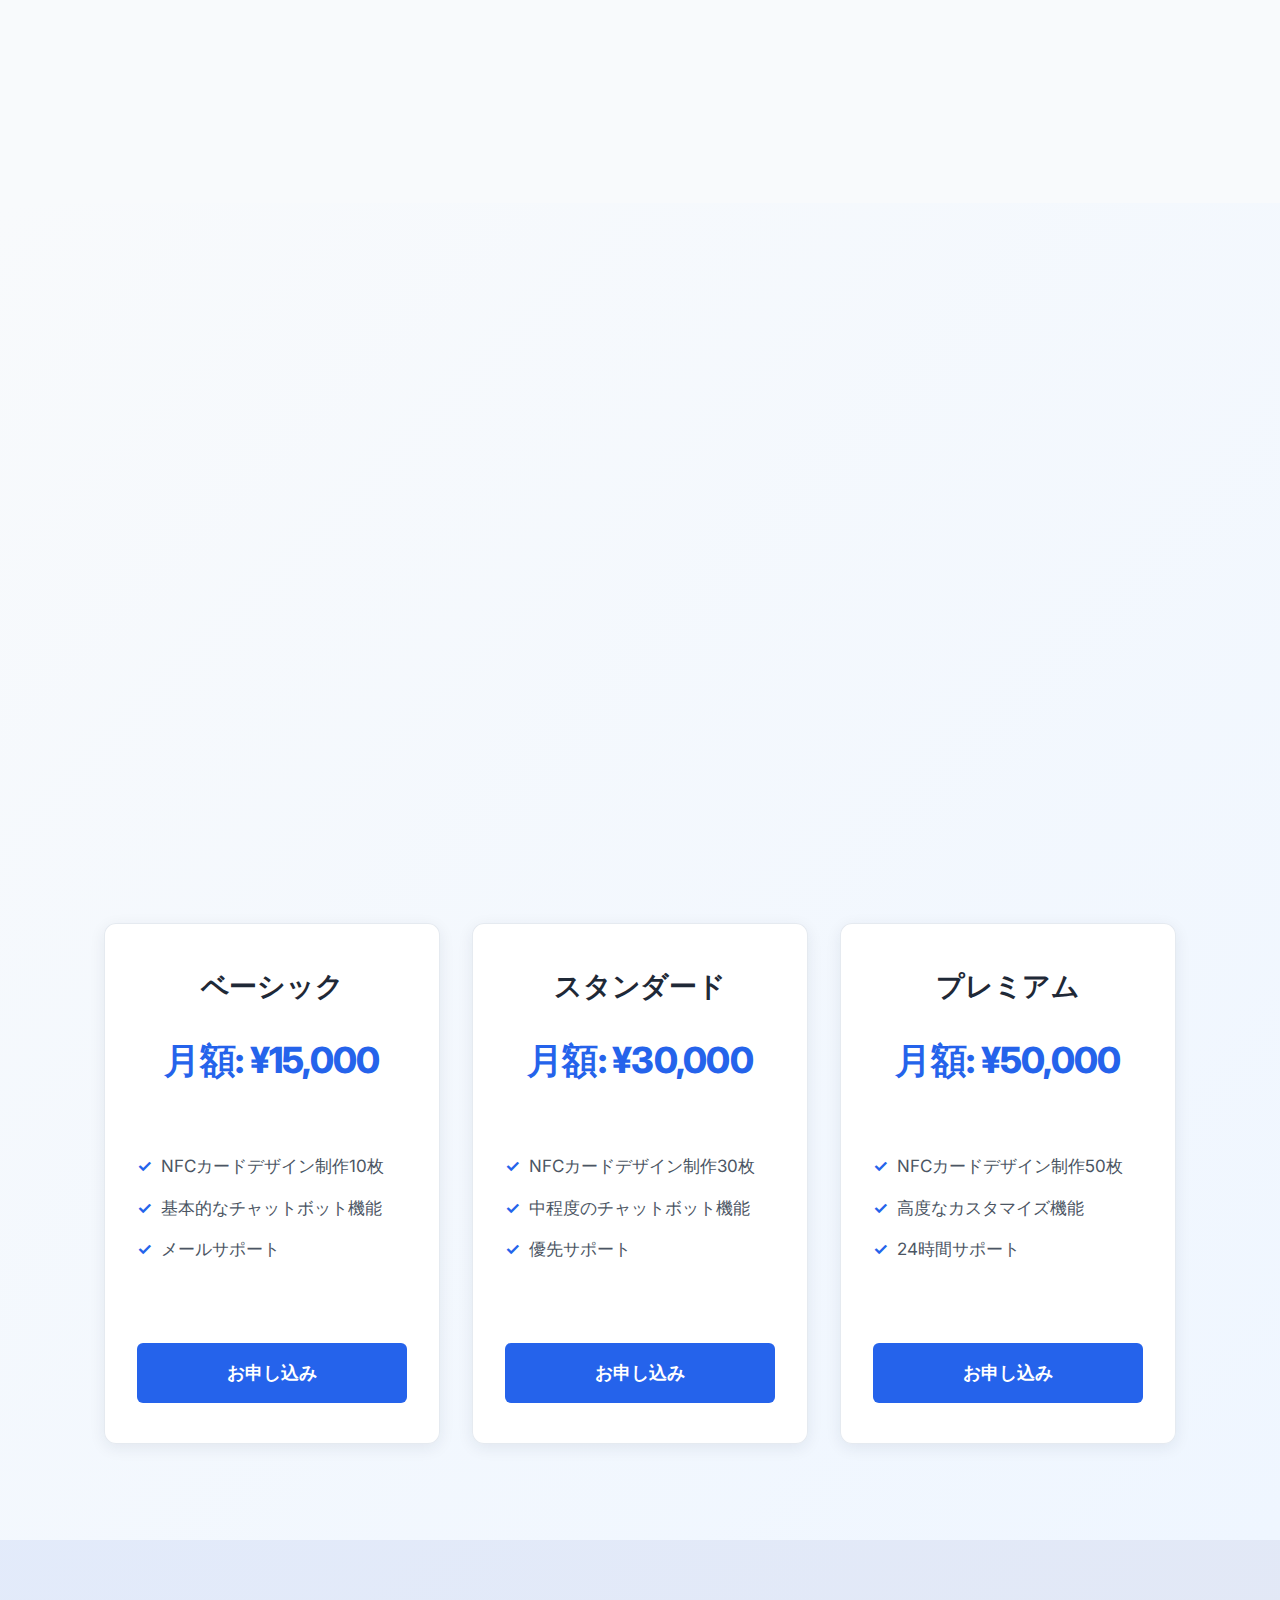
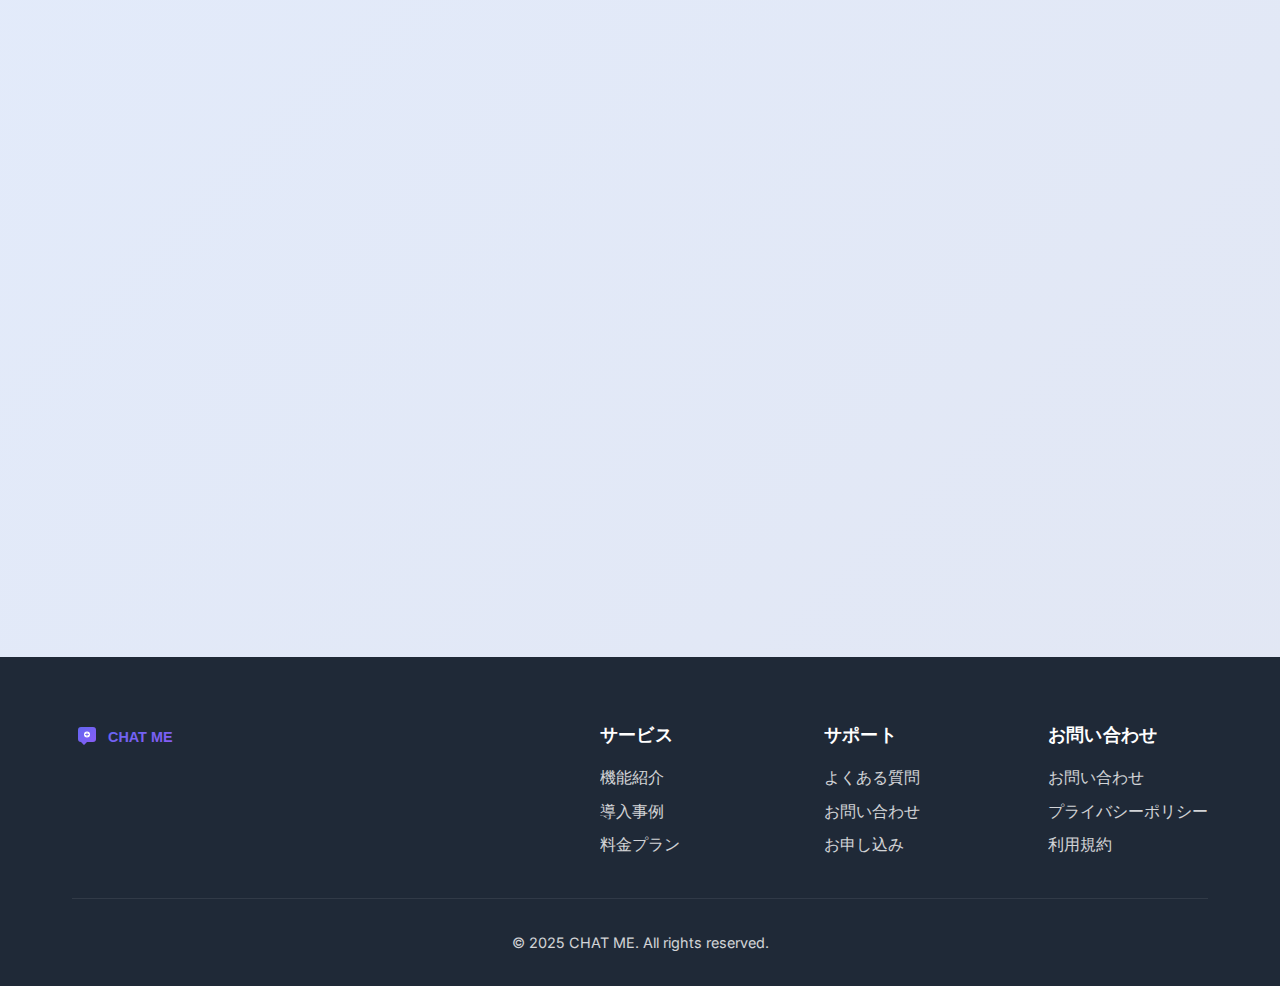
==== commit 6f613456: "Add animated hero illustration with blinking text and floating card" ====
--- a/index.html
+++ b/index.html
@@ -75,7 +75,7 @@
                     </div>
                 </div>
                 <div class="hero-image animate-on-scroll">
-                    <img src="assets/images/hero-image.svg" alt="NFCカードとスマートフォンのイメージ">
+                    <img src="assets/images/hero-image-animated.svg" alt="NFCカードとスマートフォンのイメージ" width="400">
                     <div class="hero-badges">
 
                     </div>
